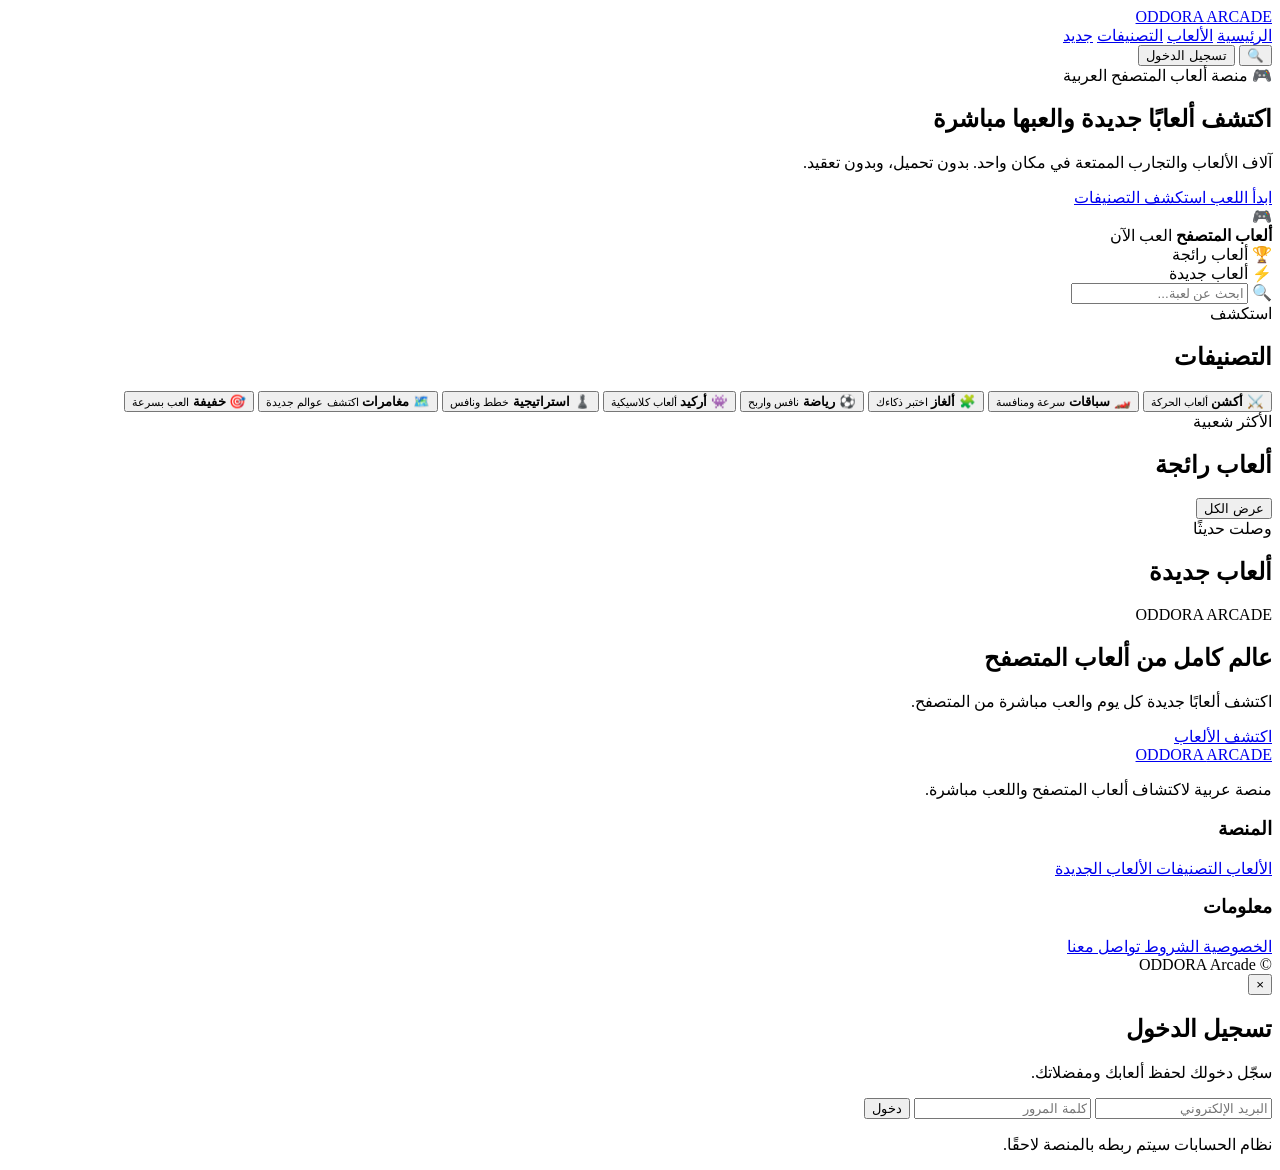
==== index.html @ 4f793b00 "Create index.html for ODDORA Arcade website Added a new HTML file for the ODDORA Arcade website, inc" ====
<!DOCTYPE html>
<html lang="ar" dir="rtl">
<head>
  <meta charset="UTF-8">
  <meta name="viewport" content="width=device-width, initial-scale=1.0">

  <title>ODDORA Arcade | ألعاب المتصفح العربية</title>

  <meta
    name="description"
    content="ODDORA Arcade منصة عربية لاكتشاف ألعاب المتصفح المجانية."
  >

  <meta name="theme-color" content="#070b14">

  <link rel="stylesheet" href="style.css">
</head>

<body>

  <!-- HEADER -->
  <header class="site-header">

    <div class="container header-inner">

      <a href="index.html" class="logo">
        ODDORA
        <span>ARCADE</span>
      </a>

      <nav class="main-nav">
        <a href="#home">الرئيسية</a>
        <a href="#games">الألعاب</a>
        <a href="#categories">التصنيفات</a>
        <a href="#new">جديد</a>
      </nav>

      <div class="header-actions">

        <button
          class="icon-button"
          id="searchButton"
          aria-label="بحث"
        >
          🔍
        </button>

        <button
          class="login-button"
          id="loginButton"
        >
          تسجيل الدخول
        </button>

      </div>

    </div>

  </header>


  <!-- HERO -->
  <main>

    <section class="hero" id="home">

      <div class="container hero-content">

        <div class="hero-text">

          <div class="hero-badge">
            🎮 منصة ألعاب المتصفح العربية
          </div>

          <h1>
            اكتشف
            <span>ألعابًا جديدة</span>
            والعبها مباشرة
          </h1>

          <p>
            آلاف الألعاب والتجارب الممتعة في مكان واحد.
            بدون تحميل، وبدون تعقيد.
          </p>

          <div class="hero-buttons">

            <a href="#games" class="primary-button">
              ابدأ اللعب
            </a>

            <a href="#categories" class="secondary-button">
              استكشف التصنيفات
            </a>

          </div>

        </div>


        <div class="hero-visual">

          <div class="hero-card hero-card-main">

            <div class="hero-card-image">
              🎮
            </div>

            <div class="hero-card-info">
              <strong>ألعاب المتصفح</strong>
              <span>العب الآن</span>
            </div>

          </div>

          <div class="floating-card floating-one">
            🏆 ألعاب رائجة
          </div>

          <div class="floating-card floating-two">
            ⚡ ألعاب جديدة
          </div>

        </div>

      </div>

    </section>


    <!-- SEARCH -->
    <section class="search-section">

      <div class="container">

        <div class="search-box">

          <span>🔍</span>

          <input
            type="search"
            id="gameSearch"
            placeholder="ابحث عن لعبة..."
            autocomplete="off"
          >

        </div>

      </div>

    </section>


    <!-- CATEGORIES -->
    <section class="section" id="categories">

      <div class="container">

        <div class="section-heading">

          <div>
            <span class="section-label">
              استكشف
            </span>

            <h2>
              التصنيفات
            </h2>
          </div>

        </div>


        <div class="categories-grid">

          <button class="category-card" data-category="action">
            <span>⚔️</span>
            <strong>أكشن</strong>
            <small>ألعاب الحركة</small>
          </button>

          <button class="category-card" data-category="racing">
            <span>🏎️</span>
            <strong>سباقات</strong>
            <small>سرعة ومنافسة</small>
          </button>

          <button class="category-card" data-category="puzzle">
            <span>🧩</span>
            <strong>ألغاز</strong>
            <small>اختبر ذكاءك</small>
          </button>

          <button class="category-card" data-category="sports">
            <span>⚽</span>
            <strong>رياضة</strong>
            <small>نافس واربح</small>
          </button>

          <button class="category-card" data-category="arcade">
            <span>👾</span>
            <strong>أركيد</strong>
            <small>ألعاب كلاسيكية</small>
          </button>

          <button class="category-card" data-category="strategy">
            <span>♟️</span>
            <strong>استراتيجية</strong>
            <small>خطط ونافس</small>
          </button>

          <button class="category-card" data-category="adventure">
            <span>🗺️</span>
            <strong>مغامرات</strong>
            <small>اكتشف عوالم جديدة</small>
          </button>

          <button class="category-card" data-category="casual">
            <span>🎯</span>
            <strong>خفيفة</strong>
            <small>العب بسرعة</small>
          </button>

        </div>

      </div>

    </section>


    <!-- POPULAR GAMES -->
    <section class="section games-section" id="games">

      <div class="container">

        <div class="section-heading">

          <div>

            <span class="section-label">
              الأكثر شعبية
            </span>

            <h2>
              ألعاب رائجة
            </h2>

          </div>

          <button
            class="view-all"
            id="showAllGames"
          >
            عرض الكل
          </button>

        </div>


        <div
          class="games-grid"
          id="gamesGrid"
        >

          <!-- سيتم تحميل الألعاب هنا -->

        </div>

      </div>

    </section>


    <!-- NEW GAMES -->
    <section class="section" id="new">

      <div class="container">

        <div class="section-heading">

          <div>

            <span class="section-label">
              وصلت حديثًا
            </span>

            <h2>
              ألعاب جديدة
            </h2>

          </div>

        </div>


        <div
          class="games-grid"
          id="newGamesGrid"
        >

          <!-- سيتم تحميل الألعاب هنا -->

        </div>

      </div>

    </section>


    <!-- CTA -->
    <section class="cta-section">

      <div class="container">

        <div class="cta-box">

          <div>

            <span class="section-label">
              ODDORA ARCADE
            </span>

            <h2>
              عالم كامل من ألعاب المتصفح
            </h2>

            <p>
              اكتشف ألعابًا جديدة كل يوم والعب مباشرة من المتصفح.
            </p>

          </div>

          <a
            href="#games"
            class="primary-button"
          >
            اكتشف الألعاب
          </a>

        </div>

      </div>

    </section>

  </main>


  <!-- FOOTER -->
  <footer class="site-footer">

    <div class="container footer-grid">

      <div>

        <a href="index.html" class="logo">
          ODDORA
          <span>ARCADE</span>
        </a>

        <p>
          منصة عربية لاكتشاف ألعاب المتصفح واللعب مباشرة.
        </p>

      </div>


      <div>

        <h3>
          المنصة
        </h3>

        <a href="#games">
          الألعاب
        </a>

        <a href="#categories">
          التصنيفات
        </a>

        <a href="#new">
          الألعاب الجديدة
        </a>

      </div>


      <div>

        <h3>
          معلومات
        </h3>

        <a href="privacy.html">
          الخصوصية
        </a>

        <a href="terms.html">
          الشروط
        </a>

        <a href="contact.html">
          تواصل معنا
        </a>

      </div>

    </div>


    <div class="footer-bottom">

      <div class="container">

        © <span id="year"></span>
        ODDORA Arcade

      </div>

    </div>

  </footer>


  <!-- LOGIN MODAL -->
  <div
    class="modal"
    id="loginModal"
    aria-hidden="true"
  >

    <div class="modal-content">

      <button
        class="modal-close"
        id="closeLogin"
        aria-label="إغلاق"
      >
        ×
      </button>

      <h2>
        تسجيل الدخول
      </h2>

      <p>
        سجّل دخولك لحفظ ألعابك ومفضلاتك.
      </p>

      <input
        type="email"
        id="loginEmail"
        placeholder="البريد الإلكتروني"
      >

      <input
        type="password"
        id="loginPassword"
        placeholder="كلمة المرور"
      >

      <button class="primary-button full">
        دخول
      </button>

      <p class="modal-note">
        نظام الحسابات سيتم ربطه بالمنصة لاحقًا.
      </p>

    </div>

  </div>


  <script src="games.js"></script>
  <script src="app.js"></script>

</body>
</html>
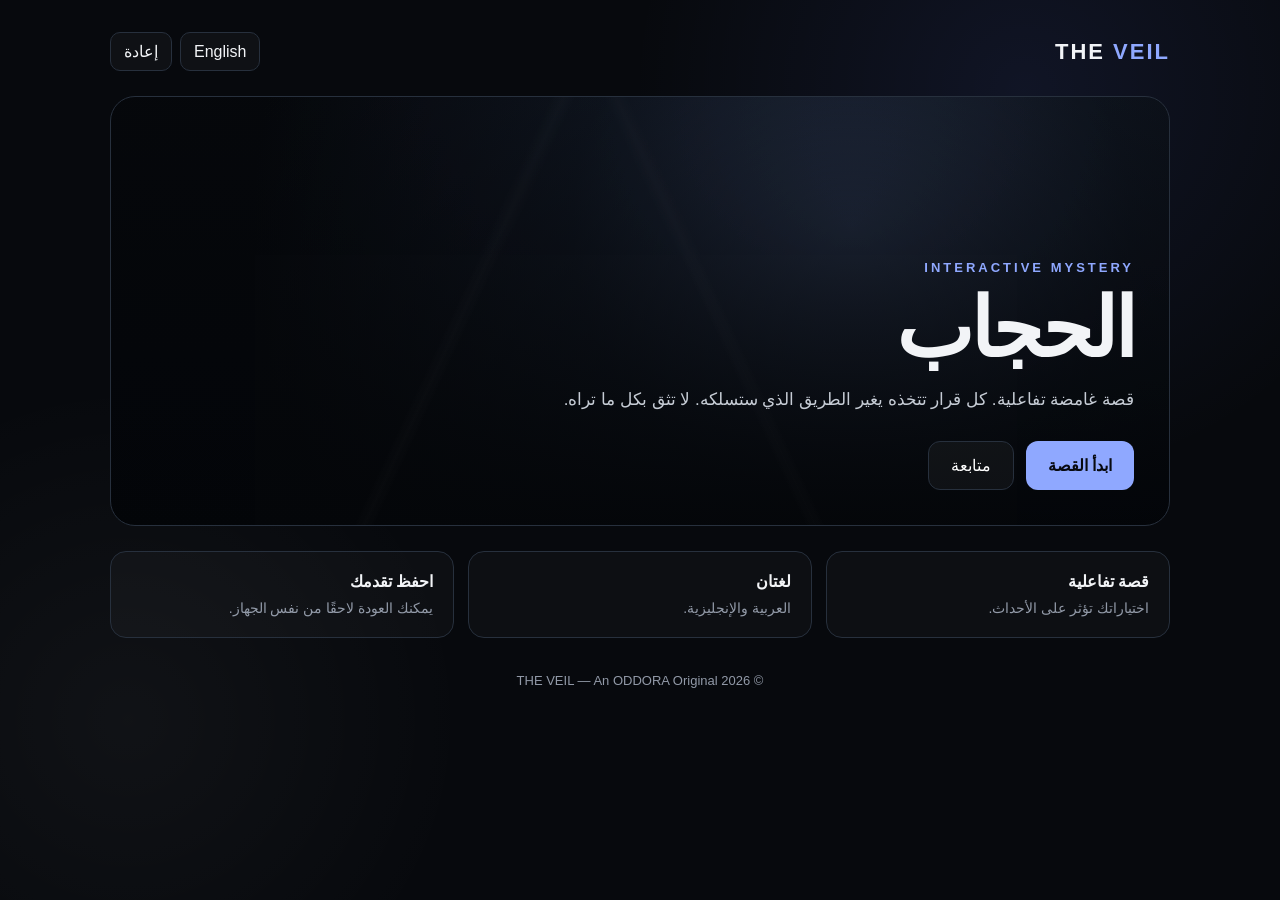
==== commit 146e68f2: "Update print statement from 'Hello' to 'Goodbye'" ====
--- a/index.html
+++ b/index.html
@@ -1,480 +1,1344 @@
 <!DOCTYPE html>
 <html lang="ar" dir="rtl">
 <head>
-  <meta charset="UTF-8">
-  <meta name="viewport" content="width=device-width, initial-scale=1.0">
-
-  <title>ODDORA Arcade | ألعاب المتصفح العربية</title>
-
-  <meta
-    name="description"
-    content="ODDORA Arcade منصة عربية لاكتشاف ألعاب المتصفح المجانية."
-  >
-
-  <meta name="theme-color" content="#070b14">
-
-  <link rel="stylesheet" href="style.css">
+<meta charset="UTF-8">
+<meta name="viewport" content="width=device-width, initial-scale=1.0">
+<meta name="theme-color" content="#07090d">
+<title>THE VEIL — الحجاب</title>
+
+<style>
+:root{
+  --bg:#07090d;
+  --panel:#10141b;
+  --panel2:#151b24;
+  --text:#f2f4f7;
+  --muted:#929aa8;
+  --line:#27303d;
+  --accent:#8fa8ff;
+  --accent2:#647cff;
+  --danger:#b56b75;
+}
+
+*{
+  box-sizing:border-box;
+  margin:0;
+  padding:0;
+}
+
+html{
+  scroll-behavior:smooth;
+}
+
+body{
+  background:
+    radial-gradient(circle at 80% 10%,rgba(100,124,255,.10),transparent 30%),
+    radial-gradient(circle at 10% 80%,rgba(255,255,255,.04),transparent 25%),
+    var(--bg);
+  color:var(--text);
+  font-family:Arial,"Segoe UI",sans-serif;
+  min-height:100vh;
+}
+
+button{
+  font:inherit;
+}
+
+.app{
+  width:min(1100px,100%);
+  margin:auto;
+  padding:20px;
+}
+
+/* HEADER */
+
+header{
+  display:flex;
+  align-items:center;
+  justify-content:space-between;
+  gap:15px;
+  padding:12px 0 25px;
+}
+
+.logo{
+  font-size:22px;
+  font-weight:800;
+  letter-spacing:2px;
+}
+
+.logo span{
+  color:var(--accent);
+}
+
+.header-actions{
+  display:flex;
+  gap:8px;
+}
+
+.small-btn{
+  border:1px solid var(--line);
+  background:rgba(255,255,255,.03);
+  color:var(--text);
+  padding:9px 13px;
+  border-radius:10px;
+  cursor:pointer;
+}
+
+.small-btn:hover{
+  background:rgba(255,255,255,.07);
+}
+
+/* HERO */
+
+.hero{
+  min-height:430px;
+  border:1px solid var(--line);
+  border-radius:25px;
+  overflow:hidden;
+  position:relative;
+  display:flex;
+  align-items:flex-end;
+  background:
+    linear-gradient(to top,rgba(4,6,9,.98),rgba(4,6,9,.20)),
+    radial-gradient(circle at 70% 30%,#29344b 0,#111722 35%,#07090d 75%);
+}
+
+.hero::before{
+  content:"";
+  position:absolute;
+  inset:0;
+  background:
+    linear-gradient(115deg,transparent 35%,rgba(255,255,255,.025) 36%,transparent 37%),
+    linear-gradient(65deg,transparent 55%,rgba(255,255,255,.018) 56%,transparent 57%);
+  opacity:.7;
+}
+
+.hero-content{
+  position:relative;
+  z-index:2;
+  padding:35px;
+  max-width:700px;
+}
+
+.kicker{
+  color:var(--accent);
+  font-size:13px;
+  letter-spacing:3px;
+  margin-bottom:15px;
+  font-weight:bold;
+}
+
+h1{
+  font-size:clamp(42px,8vw,82px);
+  line-height:.95;
+  letter-spacing:-3px;
+  margin-bottom:18px;
+}
+
+.subtitle{
+  color:#c6ccd5;
+  line-height:1.8;
+  font-size:17px;
+  max-width:620px;
+}
+
+.actions{
+  display:flex;
+  gap:12px;
+  flex-wrap:wrap;
+  margin-top:25px;
+}
+
+.primary{
+  border:0;
+  background:var(--accent);
+  color:#080a10;
+  padding:14px 22px;
+  border-radius:12px;
+  font-weight:800;
+  cursor:pointer;
+}
+
+.primary:hover{
+  background:#aabaff;
+}
+
+.secondary{
+  border:1px solid var(--line);
+  background:rgba(255,255,255,.04);
+  color:white;
+  padding:14px 22px;
+  border-radius:12px;
+  cursor:pointer;
+}
+
+/* STORY */
+
+.story{
+  display:none;
+  margin-top:25px;
+}
+
+.story.active{
+  display:block;
+}
+
+.story-card{
+  background:linear-gradient(145deg,var(--panel),var(--panel2));
+  border:1px solid var(--line);
+  border-radius:22px;
+  padding:30px;
+}
+
+.chapter{
+  color:var(--accent);
+  font-size:13px;
+  letter-spacing:2px;
+  margin-bottom:15px;
+  font-weight:bold;
+}
+
+.story-title{
+  font-size:clamp(28px,6vw,45px);
+  margin-bottom:20px;
+}
+
+.story-text{
+  color:#d9dde4;
+  line-height:2;
+  font-size:18px;
+  white-space:pre-line;
+}
+
+.choices{
+  display:grid;
+  gap:12px;
+  margin-top:28px;
+}
+
+.choice{
+  width:100%;
+  text-align:start;
+  background:#0c1016;
+  border:1px solid var(--line);
+  color:#fff;
+  padding:17px;
+  border-radius:13px;
+  cursor:pointer;
+  transition:.2s;
+}
+
+.choice:hover{
+  border-color:var(--accent);
+  transform:translateY(-1px);
+  background:#111722;
+}
+
+.choice-number{
+  color:var(--accent);
+  font-weight:bold;
+  margin-left:8px;
+}
+
+/* INFO */
+
+.info-grid{
+  display:grid;
+  grid-template-columns:repeat(3,1fr);
+  gap:14px;
+  margin-top:25px;
+}
+
+.info{
+  border:1px solid var(--line);
+  background:rgba(255,255,255,.025);
+  border-radius:16px;
+  padding:20px;
+}
+
+.info strong{
+  display:block;
+  margin-bottom:8px;
+}
+
+.info span{
+  color:var(--muted);
+  font-size:14px;
+}
+
+/* FOOTER */
+
+footer{
+  padding:35px 0 20px;
+  color:var(--muted);
+  text-align:center;
+  font-size:13px;
+}
+
+/* MODAL */
+
+.modal{
+  display:none;
+  position:fixed;
+  inset:0;
+  background:rgba(0,0,0,.75);
+  z-index:20;
+  align-items:center;
+  justify-content:center;
+  padding:20px;
+}
+
+.modal.show{
+  display:flex;
+}
+
+.modal-card{
+  width:min(500px,100%);
+  background:var(--panel);
+  border:1px solid var(--line);
+  border-radius:20px;
+  padding:25px;
+}
+
+.modal-card h2{
+  margin-bottom:15px;
+}
+
+.modal-card p{
+  color:var(--muted);
+  line-height:1.8;
+}
+
+.modal-buttons{
+  display:flex;
+  gap:10px;
+  margin-top:20px;
+  flex-wrap:wrap;
+}
+
+/* MOBILE */
+
+@media(max-width:700px){
+  .app{
+    padding:12px;
+  }
+
+  header{
+    padding-bottom:15px;
+  }
+
+  .hero{
+    min-height:520px;
+    border-radius:19px;
+  }
+
+  .hero-content{
+    padding:24px;
+  }
+
+  h1{
+    letter-spacing:-2px;
+  }
+
+  .subtitle{
+    font-size:15px;
+  }
+
+  .info-grid{
+    grid-template-columns:1fr;
+  }
+
+  .story-card{
+    padding:22px;
+  }
+
+  .story-text{
+    font-size:16px;
+  }
+}
+</style>
 </head>
 
 <body>
 
-  <!-- HEADER -->
-  <header class="site-header">
-
-    <div class="container header-inner">
-
-      <a href="index.html" class="logo">
-        ODDORA
-        <span>ARCADE</span>
-      </a>
-
-      <nav class="main-nav">
-        <a href="#home">الرئيسية</a>
-        <a href="#games">الألعاب</a>
-        <a href="#categories">التصنيفات</a>
-        <a href="#new">جديد</a>
-      </nav>
-
-      <div class="header-actions">
-
-        <button
-          class="icon-button"
-          id="searchButton"
-          aria-label="بحث"
-        >
-          🔍
-        </button>
-
-        <button
-          class="login-button"
-          id="loginButton"
-        >
-          تسجيل الدخول
-        </button>
-
-      </div>
-
+<div class="app">
+
+<header>
+  <div class="logo">THE <span>VEIL</span></div>
+
+  <div class="header-actions">
+    <button class="small-btn" id="languageBtn">English</button>
+    <button class="small-btn" id="resetBtn">Reset</button>
+  </div>
+</header>
+
+<section class="hero">
+
+  <div class="hero-content">
+
+    <div class="kicker" id="heroKicker">
+      INTERACTIVE MYSTERY
     </div>
 
-  </header>
-
-
-  <!-- HERO -->
-  <main>
-
-    <section class="hero" id="home">
-
-      <div class="container hero-content">
-
-        <div class="hero-text">
-
-          <div class="hero-badge">
-            🎮 منصة ألعاب المتصفح العربية
-          </div>
-
-          <h1>
-            اكتشف
-            <span>ألعابًا جديدة</span>
-            والعبها مباشرة
-          </h1>
-
-          <p>
-            آلاف الألعاب والتجارب الممتعة في مكان واحد.
-            بدون تحميل، وبدون تعقيد.
-          </p>
-
-          <div class="hero-buttons">
-
-            <a href="#games" class="primary-button">
-              ابدأ اللعب
-            </a>
-
-            <a href="#categories" class="secondary-button">
-              استكشف التصنيفات
-            </a>
-
-          </div>
-
-        </div>
-
-
-        <div class="hero-visual">
-
-          <div class="hero-card hero-card-main">
-
-            <div class="hero-card-image">
-              🎮
-            </div>
-
-            <div class="hero-card-info">
-              <strong>ألعاب المتصفح</strong>
-              <span>العب الآن</span>
-            </div>
-
-          </div>
-
-          <div class="floating-card floating-one">
-            🏆 ألعاب رائجة
-          </div>
-
-          <div class="floating-card floating-two">
-            ⚡ ألعاب جديدة
-          </div>
-
-        </div>
-
-      </div>
-
-    </section>
-
-
-    <!-- SEARCH -->
-    <section class="search-section">
-
-      <div class="container">
-
-        <div class="search-box">
-
-          <span>🔍</span>
-
-          <input
-            type="search"
-            id="gameSearch"
-            placeholder="ابحث عن لعبة..."
-            autocomplete="off"
-          >
-
-        </div>
-
-      </div>
-
-    </section>
-
-
-    <!-- CATEGORIES -->
-    <section class="section" id="categories">
-
-      <div class="container">
-
-        <div class="section-heading">
-
-          <div>
-            <span class="section-label">
-              استكشف
-            </span>
-
-            <h2>
-              التصنيفات
-            </h2>
-          </div>
-
-        </div>
-
-
-        <div class="categories-grid">
-
-          <button class="category-card" data-category="action">
-            <span>⚔️</span>
-            <strong>أكشن</strong>
-            <small>ألعاب الحركة</small>
-          </button>
-
-          <button class="category-card" data-category="racing">
-            <span>🏎️</span>
-            <strong>سباقات</strong>
-            <small>سرعة ومنافسة</small>
-          </button>
-
-          <button class="category-card" data-category="puzzle">
-            <span>🧩</span>
-            <strong>ألغاز</strong>
-            <small>اختبر ذكاءك</small>
-          </button>
-
-          <button class="category-card" data-category="sports">
-            <span>⚽</span>
-            <strong>رياضة</strong>
-            <small>نافس واربح</small>
-          </button>
-
-          <button class="category-card" data-category="arcade">
-            <span>👾</span>
-            <strong>أركيد</strong>
-            <small>ألعاب كلاسيكية</small>
-          </button>
-
-          <button class="category-card" data-category="strategy">
-            <span>♟️</span>
-            <strong>استراتيجية</strong>
-            <small>خطط ونافس</small>
-          </button>
-
-          <button class="category-card" data-category="adventure">
-            <span>🗺️</span>
-            <strong>مغامرات</strong>
-            <small>اكتشف عوالم جديدة</small>
-          </button>
-
-          <button class="category-card" data-category="casual">
-            <span>🎯</span>
-            <strong>خفيفة</strong>
-            <small>العب بسرعة</small>
-          </button>
-
-        </div>
-
-      </div>
-
-    </section>
-
-
-    <!-- POPULAR GAMES -->
-    <section class="section games-section" id="games">
-
-      <div class="container">
-
-        <div class="section-heading">
-
-          <div>
-
-            <span class="section-label">
-              الأكثر شعبية
-            </span>
-
-            <h2>
-              ألعاب رائجة
-            </h2>
-
-          </div>
-
-          <button
-            class="view-all"
-            id="showAllGames"
-          >
-            عرض الكل
-          </button>
-
-        </div>
-
-
-        <div
-          class="games-grid"
-          id="gamesGrid"
-        >
-
-          <!-- سيتم تحميل الألعاب هنا -->
-
-        </div>
-
-      </div>
-
-    </section>
-
-
-    <!-- NEW GAMES -->
-    <section class="section" id="new">
-
-      <div class="container">
-
-        <div class="section-heading">
-
-          <div>
-
-            <span class="section-label">
-              وصلت حديثًا
-            </span>
-
-            <h2>
-              ألعاب جديدة
-            </h2>
-
-          </div>
-
-        </div>
-
-
-        <div
-          class="games-grid"
-          id="newGamesGrid"
-        >
-
-          <!-- سيتم تحميل الألعاب هنا -->
-
-        </div>
-
-      </div>
-
-    </section>
-
-
-    <!-- CTA -->
-    <section class="cta-section">
-
-      <div class="container">
-
-        <div class="cta-box">
-
-          <div>
-
-            <span class="section-label">
-              ODDORA ARCADE
-            </span>
-
-            <h2>
-              عالم كامل من ألعاب المتصفح
-            </h2>
-
-            <p>
-              اكتشف ألعابًا جديدة كل يوم والعب مباشرة من المتصفح.
-            </p>
-
-          </div>
-
-          <a
-            href="#games"
-            class="primary-button"
-          >
-            اكتشف الألعاب
-          </a>
-
-        </div>
-
-      </div>
-
-    </section>
-
-  </main>
-
-
-  <!-- FOOTER -->
-  <footer class="site-footer">
-
-    <div class="container footer-grid">
-
-      <div>
-
-        <a href="index.html" class="logo">
-          ODDORA
-          <span>ARCADE</span>
-        </a>
-
-        <p>
-          منصة عربية لاكتشاف ألعاب المتصفح واللعب مباشرة.
-        </p>
-
-      </div>
-
-
-      <div>
-
-        <h3>
-          المنصة
-        </h3>
-
-        <a href="#games">
-          الألعاب
-        </a>
-
-        <a href="#categories">
-          التصنيفات
-        </a>
-
-        <a href="#new">
-          الألعاب الجديدة
-        </a>
-
-      </div>
-
-
-      <div>
-
-        <h3>
-          معلومات
-        </h3>
-
-        <a href="privacy.html">
-          الخصوصية
-        </a>
-
-        <a href="terms.html">
-          الشروط
-        </a>
-
-        <a href="contact.html">
-          تواصل معنا
-        </a>
-
-      </div>
+    <h1 id="heroTitle">
+      الحجاب
+    </h1>
+
+    <p class="subtitle" id="heroText">
+      قصة غامضة تفاعلية. كل قرار تتخذه يغير الطريق الذي ستسلكه.
+      لا تثق بكل ما تراه.
+    </p>
+
+    <div class="actions">
+
+      <button class="primary" id="startBtn">
+        ابدأ القصة
+      </button>
+
+      <button class="secondary" id="continueBtn">
+        متابعة
+      </button>
 
     </div>
 
-
-    <div class="footer-bottom">
-
-      <div class="container">
-
-        © <span id="year"></span>
-        ODDORA Arcade
-
-      </div>
-
+  </div>
+
+</section>
+
+<section class="story" id="story">
+
+  <div class="story-card">
+
+    <div class="chapter" id="chapter">
+      الفصل الأول
     </div>
 
-  </footer>
-
-
-  <!-- LOGIN MODAL -->
-  <div
-    class="modal"
-    id="loginModal"
-    aria-hidden="true"
-  >
-
-    <div class="modal-content">
-
-      <button
-        class="modal-close"
-        id="closeLogin"
-        aria-label="إغلاق"
-      >
-        ×
+    <h2 class="story-title" id="storyTitle">
+      البيت رقم 17
+    </h2>
+
+    <div class="story-text" id="storyText"></div>
+
+    <div class="choices" id="choices"></div>
+
+  </div>
+
+</section>
+
+<section class="info-grid">
+
+  <div class="info">
+    <strong id="info1Title">قصة تفاعلية</strong>
+    <span id="info1Text">اختياراتك تؤثر على الأحداث.</span>
+  </div>
+
+  <div class="info">
+    <strong id="info2Title">لغتان</strong>
+    <span id="info2Text">العربية والإنجليزية.</span>
+  </div>
+
+  <div class="info">
+    <strong id="info3Title">احفظ تقدمك</strong>
+    <span id="info3Text">يمكنك العودة لاحقًا من نفس الجهاز.</span>
+  </div>
+
+</section>
+
+<footer>
+  © 2026 THE VEIL — An ODDORA Original
+</footer>
+
+</div>
+
+<div class="modal" id="modal">
+
+  <div class="modal-card">
+
+    <h2 id="modalTitle">إعادة اللعبة؟</h2>
+
+    <p id="modalText">
+      سيتم حذف التقدم المحفوظ على هذا الجهاز.
+    </p>
+
+    <div class="modal-buttons">
+
+      <button class="primary" id="confirmReset">
+        نعم
       </button>
 
-      <h2>
-        تسجيل الدخول
-      </h2>
-
-      <p>
-        سجّل دخولك لحفظ ألعابك ومفضلاتك.
-      </p>
-
-      <input
-        type="email"
-        id="loginEmail"
-        placeholder="البريد الإلكتروني"
-      >
-
-      <input
-        type="password"
-        id="loginPassword"
-        placeholder="كلمة المرور"
-      >
-
-      <button class="primary-button full">
-        دخول
+      <button class="secondary" id="cancelReset">
+        إلغاء
       </button>
 
-      <p class="modal-note">
-        نظام الحسابات سيتم ربطه بالمنصة لاحقًا.
-      </p>
-
     </div>
 
   </div>
 
-
-  <script src="games.js"></script>
-  <script src="app.js"></script>
+</div>
+
+<script>
+
+const scenes = {
+
+start:{
+  titleAR:"البيت رقم 17",
+  titleEN:"House 17",
+
+  textAR:
+`الساعة 11:47 مساءً.
+
+المطر يضرب زجاج السيارة بينما يتوقف آدم أمام منزل قديم في نهاية شارع شبه خالٍ.
+
+ينظر إلى هاتفه.
+
+رسالة من رقم مجهول:
+
+"إذا كنت تقرأ هذه الرسالة، فأنت وصلت إلى المكان الصحيح."
+
+تظهر رسالة أخرى:
+
+"لا تثق بكل ما تراه."
+
+ثم رسالة ثالثة:
+
+"المفتاح تحت المصباح."
+
+يرفع آدم عينيه نحو المنزل.
+
+المصباح الموجود فوق الباب يومض بشكل غريب.`,
+
+  textEN:
+`11:47 PM.
+
+Rain hits the car window as Adam stops in front of an old house at the end of an almost empty street.
+
+He looks at his phone.
+
+A message from an unknown number:
+
+"If you're reading this, you've reached the right place."
+
+Another message appears:
+
+"Don't trust everything you see."
+
+Then a third:
+
+"The key is under the lamp."
+
+Adam looks toward the house.
+
+The lamp above the door flickers strangely.`,
+
+  choices:[
+    {
+      ar:"ينزل آدم من السيارة ويبحث عن المفتاح.",
+      en:"Adam gets out and searches for the key.",
+      next:"key"
+    },
+    {
+      ar:"يبقى داخل السيارة ويتصل بالرقم.",
+      en:"He stays in the car and calls the number.",
+      next:"call"
+    },
+    {
+      ar:"يقرر مغادرة المكان.",
+      en:"He decides to leave.",
+      next:"leave"
+    }
+  ]
+},
+
+key:{
+  titleAR:"المفتاح",
+  titleEN:"The Key",
+
+  textAR:
+`ينزل آدم.
+
+المطر يزداد.
+
+يقترب من المصباح، ثم يلاحظ شيئًا معدنيًا أسفله.
+
+إنه المفتاح.
+
+عندما يلمسه، يشعر ببرودة غير طبيعية.
+
+على المفتاح رقم صغير:
+
+17.`,
+
+  textEN:
+`Adam gets out.
+
+The rain becomes heavier.
+
+He approaches the lamp and notices something metallic underneath it.
+
+It is a key.
+
+When he touches it, an unnatural cold runs through his fingers.
+
+A small number is engraved on it:
+
+17.`,
+
+  choices:[
+    {
+      ar:"يفتح باب المنزل.",
+      en:"He unlocks the house.",
+      next:"inside"
+    },
+    {
+      ar:"يفحص المفتاح أكثر.",
+      en:"He examines the key.",
+      next:"examine"
+    }
+  ]
+},
+
+call:{
+  titleAR:"المكالمة",
+  titleEN:"The Call",
+
+  textAR:
+`يضغط آدم زر الاتصال.
+
+يرن الهاتف مرة واحدة.
+
+ثم يجيب صوت منخفض:
+
+"لماذا اتصلت؟"
+
+يتجمد آدم.
+
+"من أنت؟"
+
+يصمت الصوت لثانيتين.
+
+ثم يقول:
+
+"أنت تعرفني."
+
+تنقطع المكالمة.`,
+
+  textEN:
+`Adam presses call.
+
+The phone rings once.
+
+A low voice answers:
+
+"Why did you call?"
+
+Adam freezes.
+
+"Who are you?"
+
+Silence for two seconds.
+
+Then:
+
+"You know me."
+
+The call ends.`,
+
+  choices:[
+    {
+      ar:"يخرج من السيارة.",
+      en:"He gets out of the car.",
+      next:"key"
+    },
+    {
+      ar:"يتصل مرة أخرى.",
+      en:"He calls again.",
+      next:"callAgain"
+    }
+  ]
+},
+
+leave:{
+  titleAR:"الطريق",
+  titleEN:"The Road",
+
+  textAR:
+`يشغل آدم السيارة ويتحرك.
+
+بعد أقل من دقيقة، يلاحظ شيئًا غريبًا.
+
+نفس المصباح.
+
+نفس المنزل.
+
+رقم 17.
+
+لقد عاد إلى المكان نفسه.`,
+
+  textEN:
+`Adam starts the car and drives away.
+
+Less than a minute later, something feels wrong.
+
+The same lamp.
+
+The same house.
+
+Number 17.
+
+He has returned to the exact same place.`,
+
+  choices:[
+    {
+      ar:"يترجل من السيارة.",
+      en:"He gets out.",
+      next:"key"
+    }
+  ]
+},
+
+inside:{
+  titleAR:"داخل المنزل",
+  titleEN:"Inside",
+
+  textAR:
+`يفتح آدم الباب.
+
+صرير طويل.
+
+المنزل مظلم.
+
+يشغل المصباح اليدوي في هاتفه.
+
+في غرفة المعيشة توجد ثلاث صور قديمة على الحائط.
+
+تحت الصور كتابة صغيرة:
+
+"واحدة منهم ليست صورة."
+
+فجأة يسمع صوتًا من الطابق السفلي.`,
+
+  textEN:
+`Adam opens the door.
+
+A long creak.
+
+The house is dark.
+
+He turns on his phone flashlight.
+
+Three old photographs hang on the living room wall.
+
+Small writing beneath them says:
+
+"One of them is not a photograph."
+
+Suddenly, he hears a sound from downstairs.`,
+
+  choices:[
+    {
+      ar:"يفحص الصور.",
+      en:"He examines the photographs.",
+      next:"photos"
+    },
+    {
+      ar:"ينزل إلى القبو.",
+      en:"He goes downstairs.",
+      next:"basement"
+    },
+    {
+      ar:"يخرج من المنزل.",
+      en:"He leaves the house.",
+      next:"exit"
+    }
+  ]
+},
+
+examine:{
+  titleAR:"الرقم 17",
+  titleEN:"Number 17",
+
+  textAR:
+`يقلب آدم المفتاح.
+
+على الجهة الخلفية توجد عبارة محفورة:
+
+"لا تستخدمه على الباب."
+
+يرفع آدم رأسه نحو باب المنزل.
+
+العبارة لا تبدو منطقية.
+
+ثم يسمع صوت فتح قفل من الداخل.`,
+
+  textEN:
+`Adam turns the key over.
+
+An inscription is carved into the back:
+
+"Do not use it on the door."
+
+Adam looks at the house door.
+
+The message makes no sense.
+
+Then he hears a lock opening from inside.`,
+
+  choices:[
+    {
+      ar:"يدخل.",
+      en:"He enters.",
+      next:"inside"
+    }
+  ]
+},
+
+photos:{
+  titleAR:"الصور الثلاث",
+  titleEN:"The Three Photos",
+
+  textAR:
+`الصورة الأولى تظهر المنزل.
+
+الصورة الثانية تظهر شارعًا قديمًا.
+
+الصورة الثالثة تظهر آدم نفسه.
+
+لكن الصورة تبدو قديمة جدًا.
+
+آدم يتراجع خطوة.
+
+في أسفل الصورة تاريخ:
+
+2003.
+
+ثم يتحرك رأس الشخص الموجود في الصورة ببطء.`,
+
+  textEN:
+`The first photo shows the house.
+
+The second shows an old street.
+
+The third shows Adam himself.
+
+But the photograph looks very old.
+
+Adam steps back.
+
+At the bottom of the photo is a date:
+
+2003.
+
+Then the head of the person in the photograph slowly moves.`,
+
+  choices:[
+    {
+      ar:"يقترب من الصورة.",
+      en:"He moves closer.",
+      next:"photoClose"
+    },
+    {
+      ar:"يتراجع ويذهب إلى القبو.",
+      en:"He backs away and goes to the basement.",
+      next:"basement"
+    }
+  ]
+},
+
+basement:{
+  titleAR:"القبو",
+  titleEN:"The Basement",
+
+  textAR:
+`ينزل آدم الدرج ببطء.
+
+صوت قطرات الماء يتردد في المكان.
+
+في نهاية القبو باب حديدي.
+
+فوق الباب رمز غريب.
+
+قبل أن يلمسه آدم...
+
+يأتي صوت طفل من خلفه:
+
+"لا تنزل."
+
+ينطفئ المصباح.`,
+
+  textEN:
+`Adam slowly walks down the stairs.
+
+Water drips echo through the basement.
+
+At the end is an iron door.
+
+A strange symbol is carved above it.
+
+Before Adam can touch it...
+
+A child's voice comes from behind him:
+
+"Don't go down."
+
+The flashlight goes out.`,
+
+  choices:[
+    {
+      ar:"يفتح الباب.",
+      en:"He opens the door.",
+      next:"door"
+    },
+    {
+      ar:"يعود إلى الطابق العلوي.",
+      en:"He goes back upstairs.",
+      next:"inside"
+    }
+  ]
+},
+
+callAgain:{
+  titleAR:"المكالمة الثانية",
+  titleEN:"The Second Call",
+
+  textAR:
+`يتصل آدم مرة أخرى.
+
+هذه المرة لا يرن الهاتف.
+
+يظهر على الشاشة:
+
+"المتصل: آدم"
+
+ثم تصل رسالة:
+
+"أنا خلفك."
+
+لا يلتفت آدم.`,
+
+  textEN:
+`Adam calls again.
+
+This time, the phone doesn't ring.
+
+The screen shows:
+
+"Caller: Adam"
+
+Then a message arrives:
+
+"I'm behind you."
+
+Adam does not turn around.`,
+
+  choices:[
+    {
+      ar:"يلتفت.",
+      en:"He turns around.",
+      next:"turn"
+    },
+    {
+      ar:"ينزل من السيارة دون أن يلتفت.",
+      en:"He gets out without turning.",
+      next:"key"
+    }
+  ]
+},
+
+exit:{
+  titleAR:"الخروج",
+  titleEN:"Exit",
+
+  textAR:
+`يخرج آدم من المنزل.
+
+يغلق الباب خلفه.
+
+يصمت المطر.
+
+ينظر إلى هاتفه.
+
+رسالة جديدة:
+
+"كان عليك البقاء."
+
+ثم يسمع صوت الباب يفتح خلفه.`,
+
+  textEN:
+`Adam leaves the house.
+
+The door closes behind him.
+
+The rain stops.
+
+He looks at his phone.
+
+A new message appears:
+
+"You should have stayed."
+
+Then he hears the door open behind him.`,
+
+  choices:[
+    {
+      ar:"يعود إلى المنزل.",
+      en:"He returns to the house.",
+      next:"inside"
+    }
+  ]
+},
+
+photoClose:{
+  titleAR:"الصورة",
+  titleEN:"The Photograph",
+
+  textAR:
+`يقترب آدم.
+
+الصورة الآن مختلفة.
+
+الشخص الذي يشبهه أصبح أقرب إلى الكاميرا.
+
+وعلى ظهر الصورة تظهر جملة:
+
+"الفصل الأول بدأ قبل أن تصل."
+
+تظهر نقطة حمراء صغيرة على الخريطة في هاتفه.
+
+الموقع: القبو.`,
+
+  textEN:
+`Adam moves closer.
+
+The photograph has changed.
+
+The person who looks like him is now closer to the camera.
+
+On the back of the photograph, a sentence appears:
+
+"Chapter One began before you arrived."
+
+A small red dot appears on his phone map.
+
+Location: Basement.`,
+
+  choices:[
+    {
+      ar:"يتجه إلى القبو.",
+      en:"He heads to the basement.",
+      next:"basement"
+    }
+  ]
+},
+
+door:{
+  titleAR:"الباب",
+  titleEN:"The Door",
+
+  textAR:
+`يضع آدم يده على المقبض.
+
+قبل أن يفتحه، يسمع صوتًا خلف الباب:
+
+"آدم..."
+
+يتوقف.
+
+الصوت يعرف اسمه.
+
+ثم يقول:
+
+"أخيرًا عدت."
+
+الشاشة تصبح سوداء.
+
+يتوقف الفصل الأول هنا.`,
+
+  textEN:
+`Adam places his hand on the handle.
+
+Before opening it, he hears a voice behind the door:
+
+"Adam..."
+
+He freezes.
+
+The voice knows his name.
+
+Then it says:
+
+"You're finally back."
+
+The screen fades to black.
+
+Chapter One ends here.`,
+
+  choices:[
+    {
+      ar:"إعادة الفصل",
+      en:"Restart Chapter",
+      next:"start"
+    }
+  ]
+},
+
+turn:{
+  titleAR:"خلفك",
+  titleEN:"Behind You",
+
+  textAR:
+`يلتفت آدم.
+
+لا يوجد أحد.
+
+لكن شاشة هاتفه أصبحت سوداء.
+
+ثم تظهر عليها جملة واحدة:
+
+"الآن رأيتني."
+
+الفصل الأول مستمر...`,
+
+  textEN:
+`Adam turns around.
+
+Nobody is there.
+
+But his phone screen has gone black.
+
+Then one sentence appears:
+
+"Now you have seen me."
+
+Chapter One continues...`,
+
+  choices:[
+    {
+      ar:"متابعة.",
+      en:"Continue.",
+      next:"key"
+    }
+  ]
+}
+
+};
+
+let lang = localStorage.getItem("veilLang") || "ar";
+let current = localStorage.getItem("veilScene") || "start";
+
+const story = document.getElementById("story");
+const storyTitle = document.getElementById("storyTitle");
+const storyText = document.getElementById("storyText");
+const choices = document.getElementById("choices");
+const chapter = document.getElementById("chapter");
+
+const startBtn = document.getElementById("startBtn");
+const continueBtn = document.getElementById("continueBtn");
+const languageBtn = document.getElementById("languageBtn");
+const resetBtn = document.getElementById("resetBtn");
+
+const heroTitle = document.getElementById("heroTitle");
+const heroText = document.getElementById("heroText");
+const heroKicker = document.getElementById("heroKicker");
+
+const info1Title = document.getElementById("info1Title");
+const info1Text = document.getElementById("info1Text");
+const info2Title = document.getElementById("info2Title");
+const info2Text = document.getElementById("info2Text");
+const info3Title = document.getElementById("info3Title");
+const info3Text = document.getElementById("info3Text");
+
+const modal = document.getElementById("modal");
+const confirmReset = document.getElementById("confirmReset");
+const cancelReset = document.getElementById("cancelReset");
+const modalTitle = document.getElementById("modalTitle");
+const modalText = document.getElementById("modalText");
+
+function updateLanguage(){
+
+  const ar = lang === "ar";
+
+  document.documentElement.lang = ar ? "ar" : "en";
+  document.documentElement.dir = ar ? "rtl" : "ltr";
+
+  heroKicker.textContent =
+    ar ? "INTERACTIVE MYSTERY" : "INTERACTIVE MYSTERY";
+
+  heroTitle.textContent =
+    ar ? "الحجاب" : "THE VEIL";
+
+  heroText.textContent =
+    ar
+    ? "قصة غامضة تفاعلية. كل قرار تتخذه يغير الطريق الذي ستسلكه. لا تثق بكل ما تراه."
+    : "An interactive mystery story. Every decision changes the path you take. Don't trust everything you see.";
+
+  startBtn.textContent =
+    ar ? "ابدأ القصة" : "Start Story";
+
+  continueBtn.textContent =
+    ar ? "متابعة" : "Continue";
+
+  languageBtn.textContent =
+    ar ? "English" : "العربية";
+
+  resetBtn.textContent =
+    ar ? "إعادة" : "Reset";
+
+  info1Title.textContent =
+    ar ? "قصة تفاعلية" : "Interactive Story";
+
+  info1Text.textContent =
+    ar ? "اختياراتك تؤثر على الأحداث." : "Your choices affect the events.";
+
+  info2Title.textContent =
+    ar ? "لغتان" : "Two Languages";
+
+  info2Text.textContent =
+    ar ? "العربية والإنجليزية." : "Arabic and English.";
+
+  info3Title.textContent =
+    ar ? "احفظ تقدمك" : "Save Progress";
+
+  info3Text.textContent =
+    ar
+    ? "يمكنك العودة لاحقًا من نفس الجهاز."
+    : "Return later on the same device.";
+
+  modalTitle.textContent =
+    ar ? "إعادة اللعبة؟" : "Reset the game?";
+
+  modalText.textContent =
+    ar
+    ? "سيتم حذف التقدم المحفوظ على هذا الجهاز."
+    : "Saved progress on this device will be deleted.";
+
+  confirmReset.textContent =
+    ar ? "نعم" : "Yes";
+
+  cancelReset.textContent =
+    ar ? "إلغاء" : "Cancel";
+
+  renderScene(false);
+}
+
+function renderScene(showStory=true){
+
+  const scene = scenes[current];
+
+  if(!scene) return;
+
+  storyTitle.textContent =
+    lang === "ar" ? scene.titleAR : scene.titleEN;
+
+  storyText.textContent =
+    lang === "ar" ? scene.textAR : scene.textEN;
+
+  chapter.textContent =
+    lang === "ar" ? "الفصل الأول" : "CHAPTER ONE";
+
+  choices.innerHTML = "";
+
+  scene.choices.forEach((choice,index)=>{
+
+    const button = document.createElement("button");
+
+    button.className = "choice";
+
+    const number = document.createElement("span");
+    number.className = "choice-number";
+    number.textContent = `${index + 1}.`;
+
+    const text = document.createElement("span");
+    text.textContent =
+      lang === "ar" ? choice.ar : choice.en;
+
+    button.appendChild(number);
+    button.appendChild(text);
+
+    button.addEventListener("click",()=>{
+
+      current = choice.next;
+
+      localStorage.setItem("veilScene",current);
+
+      renderScene(true);
+
+    });
+
+    choices.appendChild(button);
+
+  });
+
+  if(showStory){
+
+    story.classList.add("active");
+
+    setTimeout(()=>{
+      story.scrollIntoView({
+        behavior:"smooth",
+        block:"start"
+      });
+    },50);
+
+  }
+}
+
+startBtn.addEventListener("click",()=>{
+
+  current = "start";
+
+  localStorage.setItem("veilScene",current);
+
+  renderScene(true);
+
+});
+
+continueBtn.addEventListener("click",()=>{
+
+  const saved =
+    localStorage.getItem("veilScene");
+
+  current = saved || "start";
+
+  renderScene(true);
+
+});
+
+languageBtn.addEventListener("click",()=>{
+
+  lang = lang === "ar" ? "en" : "ar";
+
+  localStorage.setItem("veilLang",lang);
+
+  updateLanguage();
+
+});
+
+resetBtn.addEventListener("click",()=>{
+
+  modal.classList.add("show");
+
+});
+
+cancelReset.addEventListener("click",()=>{
+
+  modal.classList.remove("show");
+
+});
+
+confirmReset.addEventListener("click",()=>{
+
+  localStorage.removeItem("veilScene");
+
+  current = "start";
+
+  modal.classList.remove("show");
+
+  story.classList.remove("active");
+
+});
+
+updateLanguage();
+
+</script>
 
 </body>
 </html>
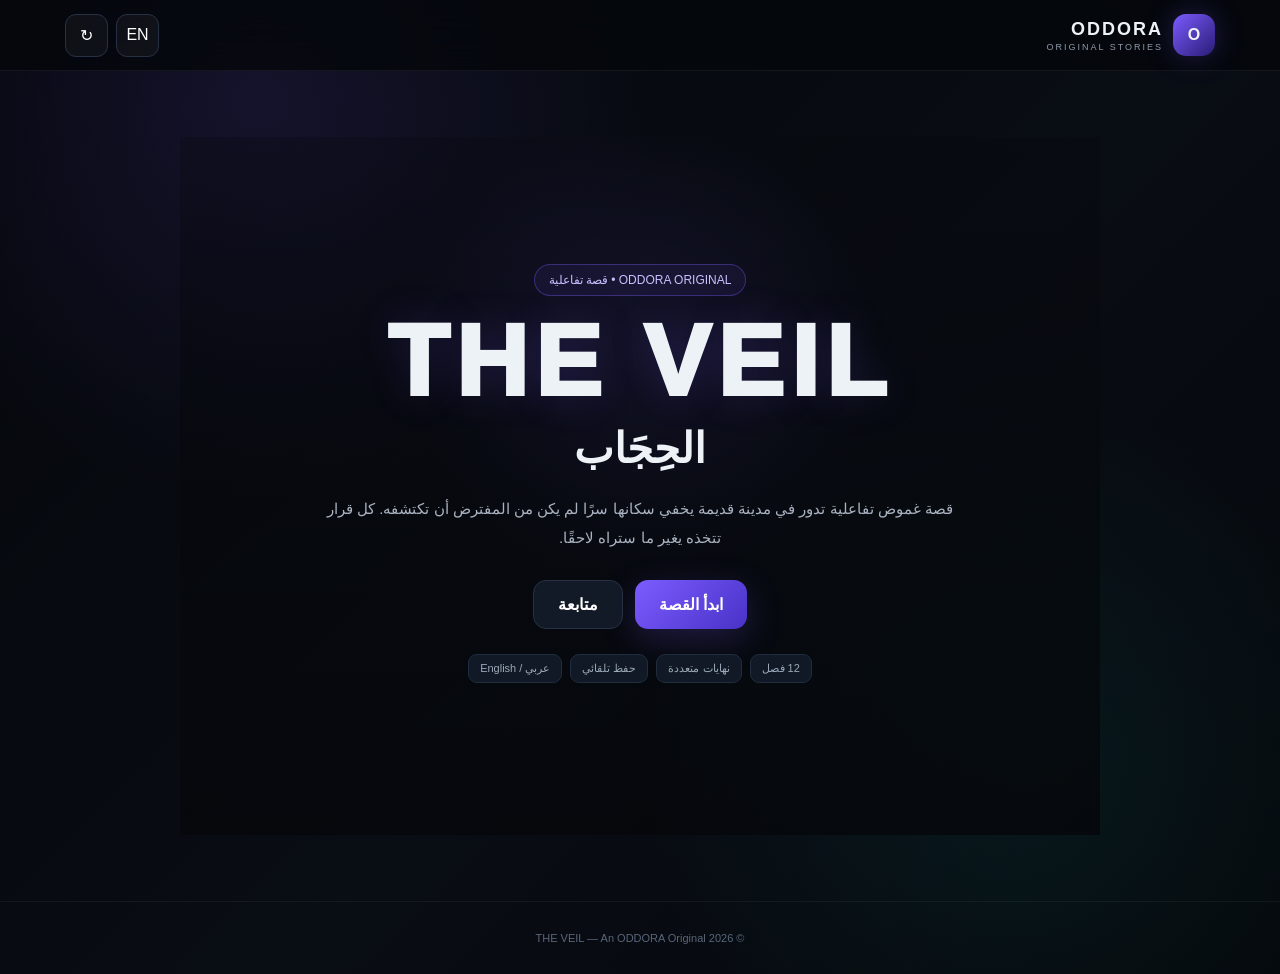
==== commit a2eeefe9: "Update print statement from 'Hello' to 'Goodbye'" ====
--- a/index.html
+++ b/index.html
@@ -2,357 +2,513 @@
 <html lang="ar" dir="rtl">
 <head>
 <meta charset="UTF-8">
-<meta name="viewport" content="width=device-width, initial-scale=1.0">
-<meta name="theme-color" content="#07090d">
-<title>THE VEIL — الحجاب</title>
+<meta name="viewport" content="width=device-width,initial-scale=1.0">
+<meta name="theme-color" content="#07090f">
+<title>THE VEIL | الحجاب — ODDORA</title>
 
 <style>
+*{box-sizing:border-box;margin:0;padding:0}
+
 :root{
-  --bg:#07090d;
-  --panel:#10141b;
-  --panel2:#151b24;
-  --text:#f2f4f7;
-  --muted:#929aa8;
-  --line:#27303d;
-  --accent:#8fa8ff;
-  --accent2:#647cff;
-  --danger:#b56b75;
-}
-
-*{
-  box-sizing:border-box;
-  margin:0;
-  padding:0;
-}
-
-html{
-  scroll-behavior:smooth;
-}
+  --bg:#05070b;
+  --panel:#0c111a;
+  --panel2:#111927;
+  --text:#edf2f7;
+  --muted:#8f9aaa;
+  --line:#263244;
+  --accent:#7c5cff;
+  --accent2:#16d9c5;
+  --danger:#d94d68;
+}
+
+html{scroll-behavior:smooth}
 
 body{
+  min-height:100vh;
   background:
-    radial-gradient(circle at 80% 10%,rgba(100,124,255,.10),transparent 30%),
-    radial-gradient(circle at 10% 80%,rgba(255,255,255,.04),transparent 25%),
-    var(--bg);
+    radial-gradient(circle at 20% 10%,rgba(124,92,255,.13),transparent 30%),
+    radial-gradient(circle at 80% 80%,rgba(22,217,197,.07),transparent 30%),
+    linear-gradient(135deg,#04060a,#090d14 55%,#05070b);
   color:var(--text);
-  font-family:Arial,"Segoe UI",sans-serif;
-  min-height:100vh;
+  font-family:Arial,"Tahoma",sans-serif;
+  overflow-x:hidden;
 }
 
 button{
   font:inherit;
+  cursor:pointer;
 }
 
 .app{
-  width:min(1100px,100%);
+  min-height:100vh;
+  display:flex;
+  flex-direction:column;
+}
+
+header{
+  position:sticky;
+  top:0;
+  z-index:50;
+  backdrop-filter:blur(18px);
+  background:rgba(5,7,11,.78);
+  border-bottom:1px solid rgba(255,255,255,.06);
+}
+
+.nav{
+  width:min(1150px,94%);
   margin:auto;
-  padding:20px;
-}
-
-/* HEADER */
-
-header{
+  min-height:70px;
   display:flex;
   align-items:center;
   justify-content:space-between;
   gap:15px;
-  padding:12px 0 25px;
 }
 
 .logo{
-  font-size:22px;
-  font-weight:800;
+  display:flex;
+  align-items:center;
+  gap:10px;
+}
+
+.logo-mark{
+  width:42px;
+  height:42px;
+  border-radius:13px;
+  display:grid;
+  place-items:center;
+  background:linear-gradient(135deg,var(--accent),#291b75);
+  box-shadow:0 0 28px rgba(124,92,255,.25);
+  font-weight:900;
+}
+
+.logo-text{
+  font-size:18px;
+  font-weight:900;
   letter-spacing:2px;
 }
 
-.logo span{
-  color:var(--accent);
-}
-
-.header-actions{
+.logo-sub{
+  display:block;
+  color:var(--muted);
+  font-size:9px;
+  letter-spacing:2px;
+  margin-top:2px;
+}
+
+.nav-actions{
   display:flex;
   gap:8px;
 }
 
-.small-btn{
+.icon-btn{
   border:1px solid var(--line);
-  background:rgba(255,255,255,.03);
-  color:var(--text);
-  padding:9px 13px;
-  border-radius:10px;
-  cursor:pointer;
-}
-
-.small-btn:hover{
-  background:rgba(255,255,255,.07);
-}
-
-/* HERO */
+  background:rgba(255,255,255,.04);
+  color:white;
+  border-radius:11px;
+  min-width:43px;
+  height:43px;
+}
+
+.icon-btn:hover{
+  border-color:var(--accent);
+}
+
+main{
+  width:min(1150px,94%);
+  margin:0 auto;
+  flex:1;
+}
 
 .hero{
-  min-height:430px;
-  border:1px solid var(--line);
-  border-radius:25px;
-  overflow:hidden;
+  min-height:calc(100vh - 70px);
+  display:grid;
+  place-items:center;
   position:relative;
-  display:flex;
-  align-items:flex-end;
-  background:
-    linear-gradient(to top,rgba(4,6,9,.98),rgba(4,6,9,.20)),
-    radial-gradient(circle at 70% 30%,#29344b 0,#111722 35%,#07090d 75%);
+  padding:50px 0;
 }
 
 .hero::before{
   content:"";
   position:absolute;
-  inset:0;
+  inset:8% 10%;
   background:
-    linear-gradient(115deg,transparent 35%,rgba(255,255,255,.025) 36%,transparent 37%),
-    linear-gradient(65deg,transparent 55%,rgba(255,255,255,.018) 56%,transparent 57%);
-  opacity:.7;
+    linear-gradient(rgba(5,7,11,.25),rgba(5,7,11,.85)),
+    radial-gradient(circle at 50% 30%,rgba(124,92,255,.18),transparent 35%);
+  pointer-events:none;
 }
 
 .hero-content{
   position:relative;
-  z-index:2;
-  padding:35px;
-  max-width:700px;
-}
-
-.kicker{
-  color:var(--accent);
+  max-width:850px;
+  text-align:center;
+}
+
+.badge{
+  display:inline-flex;
+  padding:8px 14px;
+  border:1px solid rgba(124,92,255,.35);
+  background:rgba(124,92,255,.08);
+  border-radius:999px;
+  color:#c9c0ff;
+  font-size:12px;
+  margin-bottom:20px;
+}
+
+h1{
+  font-size:clamp(48px,11vw,100px);
+  line-height:.9;
+  letter-spacing:7px;
+  font-weight:1000;
+  text-shadow:0 0 40px rgba(124,92,255,.18);
+}
+
+.hero-ar{
+  margin-top:18px;
+  font-size:clamp(25px,5vw,42px);
+  font-weight:800;
+}
+
+.hero-desc{
+  max-width:650px;
+  margin:22px auto;
+  color:#aab3c1;
+  line-height:1.9;
+  font-size:15px;
+}
+
+.buttons{
+  display:flex;
+  flex-wrap:wrap;
+  justify-content:center;
+  gap:12px;
+  margin-top:28px;
+}
+
+.btn{
+  border:0;
+  padding:14px 24px;
+  border-radius:13px;
+  color:white;
+  font-weight:800;
+  transition:.2s;
+}
+
+.btn:hover{
+  transform:translateY(-2px);
+}
+
+.primary{
+  background:linear-gradient(135deg,var(--accent),#4932c7);
+  box-shadow:0 10px 35px rgba(124,92,255,.22);
+}
+
+.secondary{
+  background:#121a27;
+  border:1px solid var(--line);
+}
+
+.danger{
+  background:#24101a;
+  border:1px solid #562335;
+  color:#ff9bad;
+}
+
+.game{
+  display:none;
+  padding:30px 0 60px;
+}
+
+.game.active{
+  display:block;
+}
+
+.top-info{
+  display:flex;
+  align-items:center;
+  justify-content:space-between;
+  gap:10px;
+  margin-bottom:15px;
+  flex-wrap:wrap;
+}
+
+.chapter-label{
+  color:#a99cff;
   font-size:13px;
-  letter-spacing:3px;
-  margin-bottom:15px;
-  font-weight:bold;
-}
-
-h1{
-  font-size:clamp(42px,8vw,82px);
-  line-height:.95;
-  letter-spacing:-3px;
+  font-weight:800;
+}
+
+.progress-wrap{
+  flex:1;
+  max-width:400px;
+  height:6px;
+  background:#17202d;
+  border-radius:10px;
+  overflow:hidden;
+}
+
+.progress{
+  height:100%;
+  width:8.33%;
+  background:linear-gradient(90deg,var(--accent),var(--accent2));
+  transition:.4s;
+}
+
+.story-card{
+  position:relative;
+  min-height:650px;
+  overflow:hidden;
+  border:1px solid rgba(255,255,255,.08);
+  border-radius:25px;
+  background:
+    linear-gradient(180deg,rgba(8,11,17,.65),rgba(8,11,17,.98)),
+    radial-gradient(circle at 50% 15%,rgba(124,92,255,.16),transparent 35%);
+  box-shadow:0 25px 80px rgba(0,0,0,.35);
+}
+
+.scene{
+  min-height:650px;
+  padding:45px clamp(20px,6vw,70px);
+  display:flex;
+  flex-direction:column;
+  justify-content:center;
+}
+
+.scene-number{
+  color:var(--accent2);
+  font-size:12px;
+  letter-spacing:2px;
+  margin-bottom:14px;
+}
+
+.scene h2{
+  font-size:clamp(28px,5vw,52px);
   margin-bottom:18px;
-}
-
-.subtitle{
-  color:#c6ccd5;
-  line-height:1.8;
-  font-size:17px;
-  max-width:620px;
-}
-
-.actions{
+  line-height:1.1;
+}
+
+.scene p{
+  color:#b9c1cd;
+  font-size:16px;
+  line-height:2;
+  max-width:780px;
+  white-space:pre-line;
+}
+
+.story-meta{
   display:flex;
-  gap:12px;
   flex-wrap:wrap;
-  margin-top:25px;
-}
-
-.primary{
-  border:0;
-  background:var(--accent);
-  color:#080a10;
-  padding:14px 22px;
-  border-radius:12px;
-  font-weight:800;
-  cursor:pointer;
-}
-
-.primary:hover{
-  background:#aabaff;
-}
-
-.secondary{
-  border:1px solid var(--line);
-  background:rgba(255,255,255,.04);
-  color:white;
-  padding:14px 22px;
-  border-radius:12px;
-  cursor:pointer;
-}
-
-/* STORY */
-
-.story{
-  display:none;
-  margin-top:25px;
-}
-
-.story.active{
-  display:block;
-}
-
-.story-card{
-  background:linear-gradient(145deg,var(--panel),var(--panel2));
-  border:1px solid var(--line);
-  border-radius:22px;
-  padding:30px;
-}
-
-.chapter{
-  color:var(--accent);
-  font-size:13px;
-  letter-spacing:2px;
-  margin-bottom:15px;
-  font-weight:bold;
-}
-
-.story-title{
-  font-size:clamp(28px,6vw,45px);
-  margin-bottom:20px;
-}
-
-.story-text{
-  color:#d9dde4;
-  line-height:2;
-  font-size:18px;
-  white-space:pre-line;
+  gap:8px;
+  margin:25px 0;
+}
+
+.meta{
+  padding:7px 11px;
+  border-radius:9px;
+  background:#101925;
+  border:1px solid #202d3f;
+  color:#9da9b9;
+  font-size:11px;
 }
 
 .choices{
   display:grid;
-  gap:12px;
-  margin-top:28px;
+  gap:10px;
+  margin-top:25px;
+  max-width:800px;
 }
 
 .choice{
   width:100%;
-  text-align:start;
-  background:#0c1016;
-  border:1px solid var(--line);
-  color:#fff;
-  padding:17px;
+  text-align:right;
+  background:rgba(255,255,255,.035);
+  color:#eef2f7;
+  border:1px solid #263244;
+  padding:16px 18px;
   border-radius:13px;
-  cursor:pointer;
   transition:.2s;
 }
 
 .choice:hover{
   border-color:var(--accent);
-  transform:translateY(-1px);
-  background:#111722;
-}
-
-.choice-number{
-  color:var(--accent);
-  font-weight:bold;
-  margin-left:8px;
-}
-
-/* INFO */
-
-.info-grid{
+  background:rgba(124,92,255,.08);
+  transform:translateX(-3px);
+}
+
+.ltr .choice{
+  text-align:left;
+}
+
+.inventory{
+  margin-top:30px;
+  padding:18px;
+  background:#090e16;
+  border:1px solid #1c2736;
+  border-radius:16px;
+}
+
+.inventory-title{
+  color:#8793a5;
+  font-size:12px;
+  margin-bottom:10px;
+}
+
+.items{
+  display:flex;
+  flex-wrap:wrap;
+  gap:8px;
+}
+
+.item{
+  padding:7px 10px;
+  border-radius:8px;
+  background:#121b28;
+  color:#c8d0db;
+  font-size:11px;
+}
+
+.clue{
+  margin-top:25px;
+  padding:17px;
+  border-right:3px solid var(--accent2);
+  background:rgba(22,217,197,.045);
+  color:#b7c9c9;
+  border-radius:10px;
+  line-height:1.8;
+}
+
+.ltr .clue{
+  border-right:0;
+  border-left:3px solid var(--accent2);
+}
+
+.ad-space{
+  margin:18px 0;
+  min-height:80px;
   display:grid;
-  grid-template-columns:repeat(3,1fr);
-  gap:14px;
-  margin-top:25px;
-}
-
-.info{
-  border:1px solid var(--line);
-  background:rgba(255,255,255,.025);
-  border-radius:16px;
-  padding:20px;
-}
-
-.info strong{
-  display:block;
-  margin-bottom:8px;
-}
-
-.info span{
-  color:var(--muted);
-  font-size:14px;
-}
-
-/* FOOTER */
+  place-items:center;
+  border:1px dashed #253142;
+  border-radius:14px;
+  color:#536074;
+  font-size:11px;
+  background:rgba(255,255,255,.015);
+}
+
+.chapter-list{
+  margin-top:20px;
+  display:grid;
+  grid-template-columns:repeat(4,1fr);
+  gap:10px;
+}
+
+.chapter{
+  padding:14px;
+  border:1px solid #1d2939;
+  border-radius:12px;
+  background:#0b111a;
+  color:#69778b;
+  font-size:12px;
+}
+
+.chapter.unlocked{
+  color:#c8d0dc;
+  border-color:#303e54;
+}
+
+.chapter.current{
+  border-color:var(--accent);
+  color:white;
+  background:rgba(124,92,255,.08);
+}
 
 footer{
-  padding:35px 0 20px;
-  color:var(--muted);
+  padding:30px 15px;
   text-align:center;
-  font-size:13px;
-}
-
-/* MODAL */
+  color:#596679;
+  font-size:11px;
+  border-top:1px solid rgba(255,255,255,.05);
+}
 
 .modal{
-  display:none;
   position:fixed;
   inset:0;
-  background:rgba(0,0,0,.75);
-  z-index:20;
-  align-items:center;
-  justify-content:center;
+  z-index:100;
+  display:none;
+  place-items:center;
   padding:20px;
+  background:rgba(0,0,0,.7);
+  backdrop-filter:blur(8px);
 }
 
 .modal.show{
-  display:flex;
-}
-
-.modal-card{
-  width:min(500px,100%);
-  background:var(--panel);
-  border:1px solid var(--line);
+  display:grid;
+}
+
+.modal-box{
+  width:min(450px,100%);
+  background:#0c121c;
+  border:1px solid #29364a;
   border-radius:20px;
   padding:25px;
-}
-
-.modal-card h2{
-  margin-bottom:15px;
-}
-
-.modal-card p{
-  color:var(--muted);
+  box-shadow:0 30px 100px rgba(0,0,0,.55);
+}
+
+.modal-box h3{
+  margin-bottom:10px;
+}
+
+.modal-box p{
+  color:#8f9baa;
   line-height:1.8;
-}
-
-.modal-buttons{
+  margin-bottom:20px;
+}
+
+.modal-actions{
   display:flex;
   gap:10px;
-  margin-top:20px;
-  flex-wrap:wrap;
-}
-
-/* MOBILE */
+}
+
+.modal-actions button{
+  flex:1;
+}
+
+.hidden{
+  display:none!important;
+}
 
 @media(max-width:700px){
-  .app{
-    padding:12px;
+  .nav{
+    min-height:62px;
   }
 
-  header{
-    padding-bottom:15px;
-  }
-
-  .hero{
-    min-height:520px;
-    border-radius:19px;
-  }
-
-  .hero-content{
-    padding:24px;
-  }
-
-  h1{
-    letter-spacing:-2px;
-  }
-
-  .subtitle{
+  .logo-text{
     font-size:15px;
   }
 
-  .info-grid{
-    grid-template-columns:1fr;
+  .hero{
+    min-height:calc(100vh - 62px);
   }
 
-  .story-card{
-    padding:22px;
+  h1{
+    letter-spacing:4px;
   }
 
-  .story-text{
-    font-size:16px;
+  .story-card,
+  .scene{
+    min-height:620px;
+  }
+
+  .scene{
+    padding:32px 20px;
+  }
+
+  .chapter-list{
+    grid-template-columns:repeat(2,1fr);
+  }
+
+  .progress-wrap{
+    order:3;
+    flex-basis:100%;
+    max-width:none;
   }
 }
 </style>
@@ -363,85 +519,73 @@
 <div class="app">
 
 <header>
-  <div class="logo">THE <span>VEIL</span></div>
-
-  <div class="header-actions">
-    <button class="small-btn" id="languageBtn">English</button>
-    <button class="small-btn" id="resetBtn">Reset</button>
+  <div class="nav">
+    <div class="logo">
+      <div class="logo-mark">O</div>
+      <div>
+        <div class="logo-text">ODDORA</div>
+        <span class="logo-sub">ORIGINAL STORIES</span>
+      </div>
+    </div>
+
+    <div class="nav-actions">
+      <button class="icon-btn" id="langBtn" onclick="toggleLanguage()">EN</button>
+      <button class="icon-btn" onclick="openReset()">↻</button>
+    </div>
   </div>
 </header>
 
-<section class="hero">
-
+<main>
+
+<section class="hero" id="home">
   <div class="hero-content">
-
-    <div class="kicker" id="heroKicker">
-      INTERACTIVE MYSTERY
+    <div class="badge" id="heroBadge">ODDORA ORIGINAL • INTERACTIVE STORY</div>
+
+    <h1>THE VEIL</h1>
+
+    <div class="hero-ar" id="heroTitle">الحِجَاب</div>
+
+    <p class="hero-desc" id="heroDesc">
+      قصة غموض تفاعلية تدور في مدينة قديمة يخفي سكانها سرًا لم يكن من المفترض أن تكتشفه.
+      كل قرار تتخذه يغير ما ستراه لاحقًا.
+    </p>
+
+    <div class="buttons">
+      <button class="btn primary" onclick="startGame()" id="startBtn">ابدأ القصة</button>
+      <button class="btn secondary" onclick="continueGame()" id="continueBtn">متابعة</button>
     </div>
 
-    <h1 id="heroTitle">
-      الحجاب
-    </h1>
-
-    <p class="subtitle" id="heroText">
-      قصة غامضة تفاعلية. كل قرار تتخذه يغير الطريق الذي ستسلكه.
-      لا تثق بكل ما تراه.
-    </p>
-
-    <div class="actions">
-
-      <button class="primary" id="startBtn">
-        ابدأ القصة
-      </button>
-
-      <button class="secondary" id="continueBtn">
-        متابعة
-      </button>
-
+    <div class="story-meta" style="justify-content:center;margin-top:25px">
+      <span class="meta" id="meta1">12 فصل</span>
+      <span class="meta" id="meta2">نهايات متعددة</span>
+      <span class="meta" id="meta3">حفظ تلقائي</span>
+      <span class="meta" id="meta4">عربي / English</span>
     </div>
-
   </div>
-
 </section>
 
-<section class="story" id="story">
+<section class="game" id="game">
+
+  <div class="top-info">
+    <div class="chapter-label" id="chapterLabel">الفصل 1 من 12</div>
+    <div class="progress-wrap">
+      <div class="progress" id="progress"></div>
+    </div>
+  </div>
 
   <div class="story-card">
-
-    <div class="chapter" id="chapter">
-      الفصل الأول
-    </div>
-
-    <h2 class="story-title" id="storyTitle">
-      البيت رقم 17
-    </h2>
-
-    <div class="story-text" id="storyText"></div>
-
-    <div class="choices" id="choices"></div>
-
+    <div class="scene" id="scene"></div>
   </div>
 
+  <div class="ad-space">
+    مساحة إعلانية — سيتم ربطها بإعلانات الموقع بعد إضافة شبكة الإعلانات
+  </div>
+
+  <div class="chapter-list" id="chapterList"></div>
+
 </section>
 
-<section class="info-grid">
-
-  <div class="info">
-    <strong id="info1Title">قصة تفاعلية</strong>
-    <span id="info1Text">اختياراتك تؤثر على الأحداث.</span>
-  </div>
-
-  <div class="info">
-    <strong id="info2Title">لغتان</strong>
-    <span id="info2Text">العربية والإنجليزية.</span>
-  </div>
-
-  <div class="info">
-    <strong id="info3Title">احفظ تقدمك</strong>
-    <span id="info3Text">يمكنك العودة لاحقًا من نفس الجهاز.</span>
-  </div>
-
-</section>
+</main>
 
 <footer>
   © 2026 THE VEIL — An ODDORA Original
@@ -449,894 +593,1263 @@
 
 </div>
 
-<div class="modal" id="modal">
-
-  <div class="modal-card">
-
-    <h2 id="modalTitle">إعادة اللعبة؟</h2>
-
-    <p id="modalText">
-      سيتم حذف التقدم المحفوظ على هذا الجهاز.
+<div class="modal" id="resetModal">
+  <div class="modal-box">
+    <h3 id="resetTitle">إعادة البداية؟</h3>
+    <p id="resetText">
+      سيتم حذف تقدم القصة والأدلة والاختيارات المحفوظة على هذا الجهاز.
     </p>
 
-    <div class="modal-buttons">
-
-      <button class="primary" id="confirmReset">
-        نعم
-      </button>
-
-      <button class="secondary" id="cancelReset">
-        إلغاء
-      </button>
-
+    <div class="modal-actions">
+      <button class="btn danger" onclick="resetGame()" id="resetYes">حذف التقدم</button>
+      <button class="btn secondary" onclick="closeReset()" id="resetNo">إلغاء</button>
     </div>
-
   </div>
-
 </div>
 
 <script>
 
-const scenes = {
-
-start:{
-  titleAR:"البيت رقم 17",
-  titleEN:"House 17",
-
-  textAR:
-`الساعة 11:47 مساءً.
-
-المطر يضرب زجاج السيارة بينما يتوقف آدم أمام منزل قديم في نهاية شارع شبه خالٍ.
-
-ينظر إلى هاتفه.
-
-رسالة من رقم مجهول:
-
-"إذا كنت تقرأ هذه الرسالة، فأنت وصلت إلى المكان الصحيح."
-
-تظهر رسالة أخرى:
-
-"لا تثق بكل ما تراه."
-
-ثم رسالة ثالثة:
-
-"المفتاح تحت المصباح."
-
-يرفع آدم عينيه نحو المنزل.
-
-المصباح الموجود فوق الباب يومض بشكل غريب.`,
-
-  textEN:
-`11:47 PM.
-
-Rain hits the car window as Adam stops in front of an old house at the end of an almost empty street.
-
-He looks at his phone.
-
-A message from an unknown number:
-
-"If you're reading this, you've reached the right place."
-
-Another message appears:
-
-"Don't trust everything you see."
-
-Then a third:
-
-"The key is under the lamp."
-
-Adam looks toward the house.
-
-The lamp above the door flickers strangely.`,
-
-  choices:[
-    {
-      ar:"ينزل آدم من السيارة ويبحث عن المفتاح.",
-      en:"Adam gets out and searches for the key.",
-      next:"key"
-    },
-    {
-      ar:"يبقى داخل السيارة ويتصل بالرقم.",
-      en:"He stays in the car and calls the number.",
-      next:"call"
-    },
-    {
-      ar:"يقرر مغادرة المكان.",
-      en:"He decides to leave.",
-      next:"leave"
+const DATA = {
+
+ar:{
+
+heroBadge:"ODDORA ORIGINAL • قصة تفاعلية",
+heroTitle:"الحِجَاب",
+heroDesc:"قصة غموض تفاعلية تدور في مدينة قديمة يخفي سكانها سرًا لم يكن من المفترض أن تكتشفه. كل قرار تتخذه يغير ما ستراه لاحقًا.",
+start:"ابدأ القصة",
+continue:"متابعة",
+chapters:"12 فصل",
+endings:"نهايات متعددة",
+save:"حفظ تلقائي",
+language:"عربي / English",
+chapter:"الفصل",
+inventory:"الأدلة والأشياء",
+noItems:"لا توجد أدلة بعد",
+resetTitle:"إعادة البداية؟",
+resetText:"سيتم حذف تقدم القصة والأدلة والاختيارات المحفوظة على هذا الجهاز.",
+resetYes:"حذف التقدم",
+resetNo:"إلغاء",
+ad:"مساحة إعلانية — سيتم ربطها بإعلانات الموقع بعد إضافة شبكة الإعلانات",
+ending:"نهاية القصة",
+
+scenes:{
+
+s1:{
+chapter:1,
+title:"البيت رقم 17",
+text:"الساعة 11:47 ليلًا.\n\nوصل آدم إلى آخر شارع في الحي القديم. المطر خفيف، والمدينة تبدو وكأنها خالية تمامًا.\n\nأمام البيت رقم 17 توجد لمبة واحدة مضاءة. لا سيارات. لا أصوات. فقط صوت المطر.\n\nوصلت رسالة من رقم مجهول:\n\n«إذا كنت تقرأ هذه الرسالة، فأنت وصلت إلى المكان الصحيح.»\n\nثم رسالة ثانية:\n\n«لا تثق بكل ما تراه.»",
+choices:[
+["يقترب من البيت","s1a"],
+["يتصل بالرقم المجهول","s1b"],
+["يغادر المكان","s1c"]
+]
+},
+
+s1a:{
+chapter:1,
+title:"المفتاح تحت المصباح",
+text:"تحت المصباح القديم يجد آدم مفتاحًا معدنيًا صغيرًا.\n\nيمسكه للحظة… فيشعر ببرودة غير طبيعية.\n\nالباب الأمامي مقفل.\n\nالمفتاح يناسب القفل.",
+items:["المفتاح البارد"],
+choices:[
+["يفتح الباب","s2"],
+["يترك المفتاح ويغادر","s1c"]
+]
+},
+
+s1b:{
+chapter:1,
+title:"الرقم المجهول",
+text:"يتصل آدم.\n\nيرن الهاتف مرة… مرتين… ثم يسمع صوتًا منخفضًا.\n\n«لا تدخل من الباب الأمامي.»\n\nآدم: «من أنت؟»\n\nالصوت: «أنت تعرفني.»\n\nينقطع الاتصال.\n\nبعد ثوانٍ تصل رسالة:\n\n«المفتاح تحت المصباح.»",
+items:["رقم مجهول"],
+choices:[
+["يبحث عن المفتاح","s1a"],
+["يغادر","s1c"]
+]
+},
+
+s1c:{
+chapter:1,
+title:"العودة",
+text:"يقرر آدم العودة.\n\nيمشي عدة أمتار، ثم يسمع صوت باب يُغلق خلفه.\n\nيلتفت.\n\nالبيت رقم 17 أصبح بابه مفتوحًا.\n\nثم يصل إشعار جديد:\n\n«كنت أتمنى ألا تختار هذا الطريق.»",
+choices:[
+["العودة إلى البيت","s2"],
+["الاستمرار في المغادرة","s1end"]
+]
+},
+
+s1end:{
+chapter:1,
+title:"نهاية الطريق",
+text:"عاد آدم إلى منزله.\n\nفي صباح اليوم التالي اختفى البيت رقم 17 من الحي.\n\nلا أحد يتذكر أنه كان موجودًا.\n\nلكن صورة قديمة ظهرت على هاتف آدم…\n\nوفيها هو واقف أمام البيت.\n\nالنهاية البديلة للفصل الأول.",
+ending:true,
+choices:[
+["ابدأ من جديد","restart"]
+]
+},
+
+s2:{
+chapter:1,
+title:"داخل البيت",
+text:"الباب يفتح بصوت طويل.\n\nالداخل مظلم، لكن هناك ضوء خافت يأتي من غرفة في نهاية الممر.\n\nعلى الطاولة ثلاث صور قديمة.\n\nوبجانبها ورقة واحدة:\n\n«واحدة من هذه الصور ليست صورة.»",
+items:["ثلاث صور قديمة"],
+choices:[
+["يفحص الصور","s3"],
+["يدخل الغرفة المضيئة","s4"],
+["يفتح باب القبو","s5"]
+]
+},
+
+s3:{
+chapter:2,
+title:"الصورة القديمة",
+text:"الصورة الأولى لشارع قديم.\n\nالثانية لرجل يقف أمام البيت.\n\nالثالثة… لآدم.\n\nيتجمد في مكانه.\n\nالصورة مؤرخة في سنة 2003.\n\nآدم كان طفلًا وقتها.\n\nلكن الصورة تظهره بنفس عمره الحالي.",
+items:["صورة آدم","دليل: تاريخ 2003"],
+choices:[
+["يقلب الصورة","s6"],
+["يحاول تصويرها بهاتفه","s7"],
+["يترك الصور","s4"]
+]
+},
+
+s4:{
+chapter:2,
+title:"الغرفة المضيئة",
+text:"يدخل آدم الغرفة.\n\nمصباح قديم يومض باستمرار.\n\nعلى الجدار ساعة متوقفة عند 11:47.\n\nثم يسمع صوت خطوات فوقه.\n\nالبيت لا يحتوي على طابق علوي.",
+choices:[
+["يصعد إلى مصدر الصوت","s8"],
+["يعود للصور","s3"],
+["يخرج من البيت","s9"]
+]
+},
+
+s5:{
+chapter:2,
+title:"باب القبو",
+text:"الباب الحديدي لا يفتح.\n\nعندما يلمس آدم المقبض يسمع صوت طفل من خلف الباب:\n\n«لا تنزل.»\n\nيصمت لحظة.\n\nثم يقول الطفل:\n\n«ليس بعد.»",
+items:["باب القبو"],
+choices:[
+["يسأل الطفل من هو","s10"],
+["يبتعد عن الباب","s4"],
+["يحاول فتح الباب بالقوة","s11"]
+]
+},
+
+s6:{
+chapter:3,
+title:"الوجه خلف الصورة",
+text:"يقلب آدم الصورة.\n\nلا يوجد شيء في الخلف… في البداية.\n\nبعد ثوانٍ تظهر كتابة سوداء ببطء:\n\n«أنت لم تصل إلى هنا لأول مرة.»\n\nثم تتغير الصورة أمام عينيه.\n\nالرجل الموجود فيها يختفي.\n\nويظهر خلف آدم.",
+items:["الصورة المتغيرة"],
+choices:[
+["يلتفت فورًا","s12"],
+["لا يلتفت","s13"]
+]
+},
+
+s7:{
+chapter:3,
+title:"التسجيل",
+text:"يلتقط آدم صورة بهاتفه.\n\nعندما ينظر إليها، لا تظهر الصور الثلاث.\n\nتظهر غرفة مظلمة وشخص يقف في زاويتها.\n\nثم يبدأ هاتفه بتسجيل صوت من تلقاء نفسه:\n\n«آدم… لا تدعهم يعرفون أنك تتذكر.»",
+items:["تسجيل غامض"],
+choices:[
+["يحفظ التسجيل","s13"],
+["يحذفه","s12"]
+]
+},
+
+s8:{
+chapter:3,
+title:"الرجل بلا ظل",
+text:"يصل آدم إلى نهاية الممر.\n\nهناك رجل يقف وظهره إليه.\n\nالمصباح فوقه يعمل.\n\nلكن الرجل بلا ظل.\n\nيقول دون أن يلتفت:\n\n«كنت أعرف أنك ستأتي.»",
+choices:[
+["يسأله من يكون","s14"],
+["يهرب","s15"],
+["يقترب منه","s16"]
+]
+},
+
+s9:{
+chapter:3,
+title:"الشارع",
+text:"يخرج آدم إلى الشارع.\n\nالضباب أصبح أكثر كثافة.\n\nيمشي حتى يصل إلى نفس البيت.\n\nمهما حاول، يعود دائمًا إلى الرقم 17.\n\nهذه المرة يرى شخصًا يقف عند النافذة.",
+choices:[
+["يعود للبيت","s8"],
+["يدخل المنزل المقابل","s17"]
+]
+},
+
+s10:{
+chapter:4,
+title:"الطفل",
+text:"يسأل آدم:\n\n«من أنت؟»\n\nيرد الطفل:\n\n«أنا الشخص الذي حاول أن يحذرك آخر مرة.»\n\nآدم: «آخر مرة؟»\n\nصمت.\n\nثم يقول:\n\n«قبل أن تصبح مثله.»",
+choices:[
+["من تقصد؟","s18"],
+["يفتح الباب","s11"]
+]
+},
+
+s11:{
+chapter:4,
+title:"تحت الأرض",
+text:"ينفتح الباب فجأة.\n\nدرج حجري ينزل إلى الظلام.\n\nعلى الجدار رموز قديمة، وبينها رمز مطابق تمامًا للرمز الموجود في الصورة.\n\nفي الأسفل يوجد ممر طويل.\n\nومن نهايته يأتي صوت ماء.",
+items:["رمز الحجاب"],
+choices:[
+["ينزل","s19"],
+["يغلق الباب","s20"]
+]
+},
+
+s12:{
+chapter:4,
+title:"اختفاء الرجل",
+text:"يلتفت آدم.\n\nلا أحد.\n\nلكن على الأرض يوجد ظل رجل فقط.\n\nبدون جسد.\n\nالهاتف يهتز.\n\nرسالة واحدة:\n\n«لقد رآك.»",
+items:["ظل بلا صاحب"],
+choices:[
+["يتبع الظل","s21"],
+["يعود إلى الغرفة","s22"]
+]
+},
+
+s13:{
+chapter:4,
+title:"الذاكرة",
+text:"يبدأ آدم بتذكر شيء لم يحدث في حياته الحالية.\n\nكان هنا من قبل.\n\nكان طفلًا.\n\nوكان هناك شخص آخر معه.\n\nطفل يشبهه تمامًا.",
+items:["ذكرى مجهولة"],
+choices:[
+["يحاول تذكر اسم الطفل","s23"],
+["يرفض التفكير في الأمر","s22"]
+]
+},
+
+s14:{
+chapter:5,
+title:"الرجل",
+text:"الرجل يلتفت ببطء.\n\nوجهه طبيعي تمامًا.\n\nلكن عينيه لا تعكسان الضوء.\n\nيقول:\n\n«المدينة لم تنسَك يا آدم. أنت الذي نسيتها.»\n\nثم يضع مفتاحًا على الأرض.",
+items:["مفتاح أسود"],
+choices:[
+["يأخذ المفتاح","s24"],
+["يرفضه","s25"]
+]
+},
+
+s15:{
+chapter:5,
+title:"الهروب",
+text:"يركض آدم.\n\nالممر يطول.\n\nالباب الذي دخل منه أصبح بعيدًا جدًا.\n\nثم يسمع الرجل خلفه:\n\n«كلما هربت، تذكرت أكثر.»",
+choices:[
+["يتوقف","s14"],
+["يواصل الركض","s26"]
+]
+},
+
+s16:{
+chapter:5,
+title:"اللمسة",
+text:"يقترب آدم.\n\nالرجل يرفع يده.\n\nقبل أن يلمسه، تنطفئ الأنوار.\n\nتعود بعد ثانية واحدة.\n\nالرجل اختفى.\n\nلكن على يد آدم علامة سوداء صغيرة.",
+items:["علامة الحجاب"],
+choices:[
+["يفحص العلامة","s27"],
+["يتجاهلها","s24"]
+]
+},
+
+s17:{
+chapter:5,
+title:"المنزل المقابل",
+text:"يدخل آدم المنزل المقابل.\n\nالمكان فارغ، لكن هناك خريطة كبيرة للمدينة.\n\nثلاثة أماكن عليها دوائر:\n\nالبيت 17.\n\nالمقبرة القديمة.\n\nومبنى مهجور خارج المدينة.",
+items:["خريطة المدينة"],
+choices:[
+["يدرس الخريطة","s28"],
+["يأخذها معه","s29"]
+]
+},
+
+s18:{
+chapter:6,
+title:"الاسم الممنوع",
+text:"يقول الطفل:\n\n«لا تنطق اسمه.»\n\nآدم: «اسم من؟»\n\nالطفل يكتب حرفًا واحدًا على الأرض.\n\nA\n\nثم يمسحه بسرعة.\n\n«إنه ليس اسمًا… إنه باب.»",
+choices:[
+["يسأل عن الباب","s30"],
+["يسأل عن نفسه","s31"]
+]
+},
+
+s19:{
+chapter:6,
+title:"الممر السفلي",
+text:"ينزل آدم.\n\nالممر تحت البيت أقدم بكثير من المبنى نفسه.\n\nعلى الجدران صور لأشخاص من المدينة.\n\nبعضهم معروف.\n\nوبعضهم لا يزال يعيش في المدينة.",
+items:["صور السكان"],
+choices:[
+["يفحص إحدى الصور","s32"],
+["يتقدم","s33"]
+]
+},
+
+s20:{
+chapter:6,
+title:"إغلاق الباب",
+text:"يغلق آدم باب القبو.\n\nمن الجهة الأخرى يأتي طرق بطيء.\n\nطرقة.\n\nثم طرقتان.\n\nثم ثلاث.\n\nيتوقف.\n\nبعد لحظة يسمع طرقًا من خلفه.",
+choices:[
+["يلتفت","s34"],
+["يبقى ثابتًا","s35"]
+]
+},
+
+s21:{
+chapter:7,
+title:"الظل",
+text:"يتبع آدم الظل حتى يصل إلى غرفة صغيرة.\n\nالظل يتوقف أمام مرآة.\n\nلكن المرآة لا تعكس آدم.\n\nتعكس طفلًا يقف بجانبه.",
+choices:[
+["يتحدث مع الطفل","s36"],
+["يكسر المرآة","s37"]
+]
+},
+
+s22:{
+chapter:7,
+title:"الصمت",
+text:"يعود آدم إلى الغرفة.\n\nالصور اختفت.\n\nبقيت صورة واحدة فقط.\n\nصورة لمدينة كاملة تحت الأرض.",
+items:["صورة المدينة السفلى"],
+choices:[
+["يدقق في الصورة","s38"],
+["يحرق الصورة","s39"]
+]
+},
+
+s23:{
+chapter:7,
+title:"الاسم",
+text:"يحاول آدم التذكر.\n\nالاسم يعود إليه تدريجيًا:\n\n«سامي.»\n\nكان سامي معه في البيت.\n\nثم حدث شيء.\n\nشيء جعل آدم ينسى.",
+items:["اسم سامي"],
+choices:[
+["يتذكر ما حدث","s40"],
+["يتوقف عن التذكر","s41"]
+]
+},
+
+s24:{
+chapter:8,
+title:"المفتاح الأسود",
+text:"المفتاح الأسود يفتح بابًا لم يكن موجودًا قبل لحظات.\n\nخلفه ممر مضاء بضوء أزرق خافت.\n\nتظهر على الجدار عبارة:\n\n«الجانب الآخر ليس مكانًا.»",
+choices:[
+["يدخل","s42"],
+["يغلق الباب","s43"]
+]
+},
+
+s25:{
+chapter:8,
+title:"الرفض",
+text:"يرفض آدم المفتاح.\n\nالرجل يبتسم.\n\n«إذًا ستجد الباب بالطريقة الصعبة.»\n\nيختفي.\n\nبعد لحظات يسمع آدم صوت المدينة كلها… كأنها تتحدث في وقت واحد.",
+choices:[
+["يتبع الصوت","s44"],
+["يعود للبيت","s45"]
+]
+},
+
+s26:{
+chapter:8,
+title:"الممر الطويل",
+text:"يصل آدم أخيرًا إلى باب الخروج.\n\nيفتحه.\n\nلكن بدل الشارع يرى نفس البيت من الخارج.\n\nكأنه عالق داخل حلقة.",
+choices:[
+["يدخل البيت مرة أخرى","s42"],
+["يكسر الحلقة","s46"]
+]
+},
+
+s27:{
+chapter:9,
+title:"العلامة",
+text:"العلامة على يد آدم تتحرك ببطء.\n\nتتحول إلى نفس الرمز الموجود على جدران القبو.\n\nتظهر كلمة واحدة:\n\n«تذكّر.»",
+choices:[
+["يحاول تذكر الماضي","s40"],
+["يرفض العلامة","s47"]
+]
+},
+
+s28:{
+chapter:9,
+title:"الخريطة",
+text:"يكتشف آدم أن الدوائر الثلاث تشكل مثلثًا.\n\nفي مركزه يوجد مكان غير موجود على أي خريطة حديثة.\n\nاسم المكان:\n\n«العتبة.»",
+items:["موقع العتبة"],
+choices:[
+["يبحث عن العتبة","s48"],
+["يتجاهلها","s49"]
+]
+},
+
+s29:{
+chapter:9,
+title:"الطريق",
+text:"يأخذ آدم الخريطة.\n\nعندما يفتحها خارج المنزل، تتغير الطرق عليها.\n\nتظهر طريق جديدة تقوده مباشرة إلى المقبرة القديمة.",
+choices:[
+["يتبع الطريق","s50"],
+["يمزق الخريطة","s51"]
+]
+},
+
+s30:{
+chapter:10,
+title:"الباب",
+text:"يقول الطفل:\n\n«الباب هو أنت.»\n\nآدم لا يفهم.\n\nثم تظهر أمامه صور متتابعة:\n\nالبيت.\n\nالطفل.\n\nالرجل.\n\nوآدم في عمر مختلف.",
+choices:[
+["يشاهد كل الصور","s52"],
+["يغلق عينيه","s53"]
+]
+},
+
+s31:{
+chapter:10,
+title:"آدم",
+text:"الطفل يجيب:\n\n«أنت لم تكن الضحية.»\n\nصمت طويل.\n\n«كنت المفتاح.»",
+choices:[
+["يسأل ماذا فتح","s52"],
+["يرفض التصديق","s53"]
+]
+},
+
+s32:{
+chapter:10,
+title:"الصورة",
+text:"يفحص آدم صورة أحد سكان المدينة.\n\nخلفها تاريخ 2003.\n\nثم يرى صورة ثانية لنفس الشخص.\n\nلكن عمره لم يتغير.",
+choices:[
+["يبحث عن صور أخرى","s54"],
+["يترك المكان","s55"]
+]
+},
+
+s33:{
+chapter:10,
+title:"المدينة السفلى",
+text:"يصل آدم إلى قاعة ضخمة تحت الأرض.\n\nفي وسطها باب أسود بلا مقبض.\n\nوفوق الباب نفس الرمز.\n\nتظهر على الأرض كتابة:\n\n«اختر من سيعود.»",
+choices:[
+["أختار سامي","s56"],
+["أختار نفسي","s57"],
+["لا أختار أحدًا","s58"]
+]
+},
+
+s34:{
+chapter:11,
+title:"الطرقة",
+text:"يلتفت آدم.\n\nلا أحد.\n\nلكن الباب الذي أغلقه أصبح مفتوحًا.\n\nومن داخله يرى نفسه واقفًا في الظلام.",
+choices:[
+["يدخل","s59"],
+["يبتعد","s60"]
+]
+},
+
+s35:{
+chapter:11,
+title:"الصوت",
+text:"يبقى آدم ثابتًا.\n\nالصوت خلفه يقول:\n\n«هذه المرة لن تهرب.»\n\nثم يسمع صوت سامي لأول مرة.",
+choices:[
+["ينادي سامي","s61"],
+["لا يجيب","s60"]
+]
+},
+
+s36:{
+chapter:11,
+title:"سامي",
+text:"الطفل في المرآة يقول:\n\n«كنت أنتظر أن تتذكر.»\n\nآدم: «ماذا حدث لك؟»\n\nسامي: «أنت اخترت أن تنساني.»",
+choices:[
+["يسأل لماذا","s62"],
+["يطلب منه الخروج","s63"]
+]
+},
+
+s37:{
+chapter:11,
+title:"المرآة",
+text:"يكسر آدم المرآة.\n\nلكن كل قطعة تعكس نسخة مختلفة منه.\n\nإحداها تبتسم.\n\nإحداها تبكي.\n\nإحداها تقول:\n\n«لا تفتح الباب.»",
+choices:[
+["يصدق التحذير","s64"],
+["يفتح الباب","s65"]
+]
+},
+
+s38:{
+chapter:11,
+title:"الصورة الأخيرة",
+text:"في الصورة يرى آدم البيت من الأعلى.\n\nالمدينة حوله مظلمة.\n\nوفوق البيت دائرة ضخمة تشبه الحجاب.\n\nيكتشف أن الدائرة ليست فوق البيت.\n\nإنها تحيط بالمدينة كلها.",
+choices:[
+["يبحث عن مركز الدائرة","s48"],
+["يحرق الصورة","s39"]
+]
+},
+
+s39:{
+chapter:12,
+title:"النار",
+text:"يحرق آدم الصورة.\n\nللحظة يظن أن كل شيء انتهى.\n\nثم يرى الدخان يتجمع في شكل رجل.\n\nالرجل يقول:\n\n«أخيرًا اخترت.»",
+choices:[
+["يواجهه","s66"],
+["يهرب","s67"]
+]
+},
+
+s40:{
+chapter:12,
+title:"الذاكرة الكاملة",
+text:"تعود الذكرى.\n\nكان آدم وسامي طفلين.\n\nوجدوا بابًا تحت البيت.\n\nآدم فتحه.\n\nوسامي دخل أولًا.\n\nلكن الباب لم يعد كما كان.\n\nمنذ ذلك اليوم اختفى سامي من ذاكرة الجميع… إلا آدم.",
+choices:[
+["يفتح الباب الأخير","s68"],
+["يغلق الباب للأبد","s69"]
+]
+},
+
+s41:{
+chapter:12,
+title:"النسيان",
+text:"يرفض آدم استعادة ذاكرته.\n\nتبدأ المدينة بالعودة إلى طبيعتها.\n\nلكن شيئًا واحدًا لم يتغير.\n\nالبيت رقم 17 ما زال موجودًا.",
+choices:[
+["يدخل البيت مرة أخرى","s68"],
+["يترك المدينة","s70"]
+]
+},
+
+s42:{
+chapter:12,
+title:"الجانب الآخر",
+text:"يعبر آدم الباب.\n\nلا يوجد ظلام.\n\nولا يوجد ضوء.\n\nفقط مدينة تشبه مدينته تمامًا… لكن كل شخص فيها يملك وجه آدم.",
+choices:[
+["يتقدم","s71"],
+["يعود","s69"]
+]
+},
+
+s43:{
+chapter:12,
+title:"الباب المغلق",
+text:"يغلق آدم الباب.\n\nالصوت خلفه يختفي.\n\nلأول مرة منذ بداية الليلة، يعود صوت المطر الطبيعي.\n\nلكنه يجد المفتاح الأسود في جيبه.",
+choices:[
+["يرمي المفتاح","s69"],
+["يحتفظ به","s71"]
+]
+},
+
+s44:{
+chapter:12,
+title:"أصوات المدينة",
+text:"يسمع آدم آلاف الأصوات.\n\nكلها تقول اسمه.\n\nثم صوت واحد فقط يقول:\n\n«سامي.»",
+choices:[
+["يتبع الصوت","s68"],
+["يتجاهله","s70"]
+]
+},
+
+s45:{
+chapter:12,
+title:"البيت",
+text:"يعود آدم إلى البيت رقم 17.\n\nالباب مفتوح.\n\nفي الداخل يقف سامي، بنفس عمره الآن.\n\nيقول:\n\n«تأخرت كثيرًا.»",
+choices:[
+["يعانقه","s72"],
+["يسأله من هو","s73"]
+]
+},
+
+s46:{
+chapter:12,
+title:"كسر الحلقة",
+text:"يكتشف آدم أن الحلقة تعتمد على خوفه.\n\nيتوقف عن الهرب.\n\nالبيت يبدأ بالانهيار حوله.\n\nلكن أمامه باب واحد فقط.",
+choices:[
+["يفتح الباب","s71"],
+["يبقى مكانه","s69"]
+]
+},
+
+s47:{
+chapter:12,
+title:"رفض العلامة",
+text:"يحاول آدم إزالة العلامة.\n\nتختفي.\n\nلكن معها تختفي إحدى ذكرياته.\n\nلا يعرف أي ذكرى فقد.",
+choices:[
+["يستمر","s70"],
+["يعود للبيت","s73"]
+]
+},
+
+s48:{
+chapter:12,
+title:"العتبة",
+text:"يصل آدم إلى المكان الموجود في مركز الخريطة.\n\nهناك باب حجري قائم وحده.\n\nلا جدران حوله.\n\nيقول صوت سامي:\n\n«إذا فتحته، لن تستطيع اختيار من يعود.»",
+choices:[
+["يفتح الباب","s71"],
+["يتركه مغلقًا","s69"]
+]
+},
+
+s49:{
+chapter:12,
+title:"القرار",
+text:"يتجاهل آدم العتبة.\n\nتمر الساعات.\n\nتشرق الشمس.\n\nلأول مرة يبدو كل شيء طبيعيًا.\n\nلكن هاتفه يعرض صورة جديدة.\n\nآدم واقف أمام البيت… وخلفه سامي.",
+choices:[
+["يبحث عن سامي","s72"],
+["يمسح الصورة","s70"]
+]
+},
+
+s50:{
+chapter:12,
+title:"المقبرة",
+text:"يصل آدم إلى المقبرة القديمة.\n\nيجد قبرًا باسم سامي.\n\nالتاريخ: 2003.\n\nلكن القبر جديد تمامًا.",
+choices:[
+["يفتح القبر","s74"],
+["يتركه","s69"]
+]
+},
+
+s51:{
+chapter:12,
+title:"تمزيق الخريطة",
+text:"يمزق آدم الخريطة.\n\nكل قطعة تتحول إلى ورقة تحمل اسمًا.\n\nآخر اسم هو اسمه.",
+choices:[
+["يجمع القطع","s71"],
+["يحرقها","s70"]
+]
+},
+
+s52:{
+chapter:12,
+title:"الحقيقة",
+text:"يفهم آدم أخيرًا.\n\nالبيت لم يكن يطارده.\n\nكان يحاول تذكيره.\n\nسامي لم يكن شبحًا.\n\nكان الشخص الذي بقي خلف الحجاب عندما أغلق آدم الباب.",
+choices:[
+["أعيد سامي","s72"],
+["أغلق الحجاب","s69"]
+]
+},
+
+s53:{
+chapter:12,
+title:"الإنكار",
+text:"يرفض آدم الحقيقة.\n\nكل شيء يختفي.\n\nثم يستيقظ في منزله.\n\nالساعة 11:47 ليلًا.\n\nوعلى هاتفه رسالة:\n\n«لن تستطيع نسياننا مرتين.»",
+choices:[
+["يذهب إلى البيت 17","s68"],
+["يبقى في منزله","s70"]
+]
+},
+
+s54:{
+chapter:12,
+title:"الصور",
+text:"كل الصور تشير إلى نفس اليوم.\n\n22 أبريل 2003.\n\nوفي آخر صورة يظهر آدم وسامي أمام الباب.",
+choices:[
+["يدخل الباب","s68"],
+["يمزق الصور","s69"]
+]
+},
+
+s55:{
+chapter:12,
+title:"الخروج",
+text:"يخرج آدم من المكان.\n\nلكن قبل أن يغادر يرى على الجدار رسالة:\n\n«يمكنك المغادرة، لكن لا يمكنك ترك الباب.»",
+choices:[
+["يعود","s68"],
+["يغادر نهائيًا","s70"]
+]
+},
+
+s56:{
+chapter:12,
+title:"اختيار سامي",
+text:"يختار آدم سامي.\n\nالباب الأسود ينفتح.\n\nيخرج سامي من الظلام.\n\nلكن آدم يشعر أن شيئًا ما ينتقل إلى داخله.",
+choices:[
+["يقبل الثمن","endGood"],
+["يرفض الثمن","endOpen"]
+]
+},
+
+s57:{
+chapter:12,
+title:"اختيار آدم",
+text:"يختار آدم نفسه.\n\nالباب يغلق خلفه.\n\nالمدينة تعود لطبيعتها.\n\nلكن سامي يبقى في الجانب الآخر.",
+choices:[
+["النهاية","endDark"]
+]
+},
+
+s58:{
+chapter:12,
+title:"لا أحد",
+text:"يرفض آدم الاختيار.\n\nيبدأ الباب بالانهيار.\n\nالمدينة السفلى تتشقق.\n\nثم يسمع صوت سامي:\n\n«هذه أول مرة تختار الجميع.»",
+choices:[
+["النهاية","endFree"]
+]
+},
+
+s59:{
+chapter:12,
+title:"نسخة آدم",
+text:"يدخل آدم.\n\nنسخته الأخرى تقف أمامه.\n\nتقول:\n\n«أنا أنت الذي بقي هنا.»",
+choices:[
+["يسأله لماذا","endOpen"],
+["يواجهه","endDark"]
+]
+},
+
+s60:{
+chapter:12,
+title:"الهروب الأخير",
+text:"يبتعد آدم.\n\nتتوقف الأصوات.\n\nيصل إلى الشارع.\n\nالشمس تشرق.\n\nلكن ظله أصبح يتحرك وحده.",
+choices:[
+["النهاية","endOpen"]
+]
+},
+
+s61:{
+chapter:12,
+title:"سامي",
+text:"ينادي آدم اسم سامي.\n\nيرد الصوت من كل مكان:\n\n«أنا هنا.»\n\nثم تظهر يد صغيرة من الظلام.",
+choices:[
+["يمسك اليد","endGood"],
+["يتراجع","endOpen"]
+]
+},
+
+s62:{
+chapter:12,
+title:"لماذا؟",
+text:"يقول سامي:\n\n«لأنك كنت خائفًا. وأنا اخترت أن أبقى بدلًا منك.»\n\nيصمت آدم.",
+choices:[
+["يعيده معه","endGood"],
+["يتركه","endDark"]
+]
+},
+
+s63:{
+chapter:12,
+title:"الخروج",
+text:"يمد آدم يده.\n\nسامي لا يتحرك.\n\n«إذا خرجت أنا، سيحتاج شخص آخر أن يبقى.»",
+choices:[
+["يبقى آدم","endFree"],
+["يخرج وحده","endDark"]
+]
+},
+
+s64:{
+chapter:12,
+title:"التحذير",
+text:"يصدق آدم التحذير.\n\nيترك الباب مغلقًا.\n\nالمدينة تستعيد صوتها.\n\nولا يعود البيت رقم 17 موجودًا.",
+choices:[
+["النهاية","endFree"]
+]
+},
+
+s65:{
+chapter:12,
+title:"فتح الباب",
+text:"يفتح آدم الباب.\n\nخلفه لا يوجد شيء.\n\nثم يظهر سامي.\n\n«كنت أعرف أنك ستفتحه.»",
+choices:[
+["النهاية","endOpen"]
+]
+},
+
+s66:{
+chapter:12,
+title:"المواجهة",
+text:"يواجه آدم الرجل.\n\nالرجل يقول:\n\n«أنا لست من يقرر النهاية. أنت من يفعل.»",
+choices:[
+["يختار سامي","endGood"],
+["يختار نفسه","endDark"]
+]
+},
+
+s67:{
+chapter:12,
+title:"الهروب",
+text:"يهرب آدم.\n\nخلفه يغلق البيت أبوابه.\n\nعندما يصل إلى الطريق الرئيسي، لا يجد المدينة.\n\nفقط صحراء واسعة.",
+choices:[
+["النهاية","endOpen"]
+]
+},
+
+s68:{
+chapter:12,
+title:"الباب الأخير",
+text:"يقف آدم أمام الباب.\n\nيدرك أن كل ما حدث بدأ من هنا.\n\nعلى الباب خياران:\n\n«افتح»\n\n«تذكر»",
+choices:[
+["افتح","endGood"],
+["تذكر","endFree"]
+]
+},
+
+s69:{
+chapter:12,
+title:"إغلاق الحجاب",
+text:"يغلق آدم الباب.\n\nالصوت الأخير لسامي يصل إليه:\n\n«هذه المرة… لن أنساك.»\n\nتختفي العلامة.\n\nوتشرق الشمس.",
+choices:[
+["النهاية","endFree"]
+]
+},
+
+s70:{
+chapter:12,
+title:"الحياة الطبيعية",
+text:"يترك آدم كل شيء خلفه.\n\nبعد أشهر، تبدأ حياته بالعودة إلى طبيعتها.\n\nلكن كل عام، في نفس اليوم، تصله رسالة من رقم مجهول:\n\n«هل تذكر؟»",
+choices:[
+["النهاية","endOpen"]
+]
+},
+
+s71:{
+chapter:12,
+title:"ما خلف الحجاب",
+text:"يعبر آدم.\n\nيرى المدينة الحقيقية خلف الحجاب.\n\nكل شخص فقده المكان موجود هناك.\n\nومن بينهم سامي.\n\nلكن الباب بدأ يغلق.",
+choices:[
+["ينقذ سامي","endGood"],
+["ينقذ المدينة","endFree"]
+]
+},
+
+s72:{
+chapter:12,
+title:"عودة سامي",
+text:"يمد آدم يده.\n\nسامي يعود إلى العالم الحقيقي.\n\nالبيت رقم 17 يختفي.\n\nلكن في آخر لقطة، تظهر نافذة مضاءة في مكان بعيد.",
+choices:[
+["النهاية","endGood"]
+]
+},
+
+s73:{
+chapter:12,
+title:"من أنت؟",
+text:"سامي يبتسم.\n\n«أنا الشخص الذي كنت تبحث عنه.»\n\nلكن آدم يعرف أن هناك شيئًا آخر لم يخبره به.",
+choices:[
+["يصدقه","endOpen"],
+["لا يصدقه","endDark"]
+]
+},
+
+s74:{
+chapter:12,
+title:"القبر",
+text:"يفتح آدم القبر.\n\nلا يوجد جسد.\n\nفقط صورة قديمة.\n\nالصورة لآدم وهو يقف أمام البيت.\n\nوفي الخلف سامي.\n\nوالتاريخ ليس 2003.\n\nإنه تاريخ اليوم.",
+choices:[
+["النهاية","endOpen"]
+]
+},
+
+endGood:{
+chapter:12,
+title:"النهاية — خلف الحجاب",
+text:"نجح آدم في الوصول إلى الحقيقة وإنقاذ سامي.\n\nلكن الحجاب لم يختفِ تمامًا.\n\nفي آخر مشهد، يقف آدم وسامي أمام المدينة القديمة.\n\nيقول سامي:\n\n«هذه كانت البوابة الأولى فقط.»\n\nتنتهي القصة.\n\nTHE VEIL — SEASON 1",
+ending:true,
+choices:[
+["ابدأ من جديد","restart"]
+]
+},
+
+endDark:{
+chapter:12,
+title:"النهاية — الثمن",
+text:"اختار آدم نفسه.\n\nأغلقت البوابة، لكن سامي بقي خلفها.\n\nمنذ ذلك اليوم لم يعد آدم يسمع الأصوات.\n\nلكنه كل ليلة عند 11:47 يرى شخصًا يقف أمام نافذته.\n\nظل بلا صاحب.",
+ending:true,
+choices:[
+["ابدأ من جديد","restart"]
+]
+},
+
+endFree:{
+chapter:12,
+title:"النهاية — التحرر",
+text:"رفض آدم أن يدفع شخصًا آخر الثمن.\n\nأغلق الحجاب من الداخل.\n\nاختفى البيت رقم 17.\n\nواختفت المدينة السفلى.\n\nلأول مرة منذ سنوات، أصبحت المدينة هادئة.\n\nلكن على الأرض بقي مفتاح أسود واحد.",
+ending:true,
+choices:[
+["ابدأ من جديد","restart"]
+]
+},
+
+endOpen:{
+chapter:12,
+title:"النهاية — الباب المفتوح",
+text:"ظن آدم أن القصة انتهت.\n\nلكن الباب لم يُغلق.\n\nبعد أسبوع، ظهر البيت رقم 17 في مدينة أخرى.\n\nوفي داخله صورة جديدة.\n\nصورة لشخص لم يعرفه آدم من قبل.\n\nTHE VEIL WILL RETURN.",
+ending:true,
+choices:[
+["ابدأ من جديد","restart"]
+]
+}
+
+}
+
+},
+
+en:{
+
+heroBadge:"ODDORA ORIGINAL • INTERACTIVE STORY",
+heroTitle:"THE VEIL",
+heroDesc:"An interactive mystery set in an old city hiding a secret that was never meant to be discovered. Every choice changes what you see next.",
+start:"START STORY",
+continue:"CONTINUE",
+chapters:"12 CHAPTERS",
+endings:"MULTIPLE ENDINGS",
+save:"AUTO SAVE",
+language:"عربي / English",
+chapter:"CHAPTER",
+inventory:"CLUES & ITEMS",
+noItems:"No clues yet",
+resetTitle:"Restart?",
+resetText:"This will delete your saved story progress, clues and choices on this device.",
+resetYes:"DELETE PROGRESS",
+resetNo:"CANCEL",
+ad:"AD SPACE — CONNECT YOUR AD NETWORK HERE",
+ending:"STORY END",
+
+scenes:{}
+
+}
+
+};
+
+const ENGLISH={
+
+s1:["House Number 17","11:47 PM.\n\nAdam arrives at the end of the old neighborhood. Light rain falls and the city feels completely empty.\n\nA single lamp is lit above House 17.\n\nA message arrives:\n\n“If you are reading this, you reached the right place.”\n\nThen another:\n\n“Do not trust everything you see.”"],
+s1a:["The Key Under the Lamp","Under the old lamp Adam finds a small metal key.\n\nIt is unnaturally cold.\n\nThe front door is locked.\n\nThe key fits."],
+s1b:["The Unknown Number","Adam calls.\n\nAfter two rings, a quiet voice answers:\n\n“Do not enter through the front door.”\n\n“Who are you?”\n\n“You know me.”\n\nThe call ends.\n\nA message arrives:\n\n“The key is under the lamp.”"],
+s1c:["Return","Adam decides to leave.\n\nAfter a few steps, he hears a door close behind him.\n\nHe turns.\n\nHouse 17 is now open.\n\nA new message appears:\n\n“I hoped you would not choose this path.”"],
+s1end:["The End of the Road","Adam returns home.\n\nThe next morning House 17 has disappeared.\n\nNo one remembers it ever existed.\n\nBut an old photo appears on Adam's phone.\n\nHe is standing in front of House 17."],
+
+s2:["Inside the House","The door opens with a long creak.\n\nThe inside is dark, but a faint light comes from a room at the end of the hall.\n\nThree old photographs sit on a table.\n\nBeside them is a note:\n\n“One of these photographs is not a photograph.”"],
+s3:["The Old Photograph","The first photo shows an old street.\n\nThe second shows a man standing in front of the house.\n\nThe third… shows Adam.\n\nHe freezes.\n\nThe photograph is dated 2003.\n\nAdam was a child then.\n\nBut the photo shows him at his current age."],
+s4:["The Lit Room","Adam enters the room.\n\nAn old lamp flickers.\n\nA clock on the wall is stopped at 11:47.\n\nThen he hears footsteps above him.\n\nThere is no upper floor."],
+s5:["The Basement Door","The iron door will not open.\n\nWhen Adam touches the handle, a child's voice comes from behind it:\n\n“Don't go down.”\n\nSilence.\n\nThen:\n\n“Not yet.”"],
+s6:["The Face Behind the Photo","Adam turns the photograph over.\n\nAt first there is nothing.\n\nThen black writing slowly appears:\n\n“You have not arrived here for the first time.”\n\nThe man in the photograph disappears.\n\nHe is suddenly standing behind Adam."],
+s7:["The Recording","Adam takes a photo.\n\nThe three photographs disappear from the screen.\n\nInstead, he sees a dark room and a person standing in the corner.\n\nHis phone starts recording by itself:\n\n“Adam… don't let them know you remember.”"],
+s8:["The Man Without a Shadow","A man stands at the end of the hall with his back turned.\n\nThe light above him is on.\n\nBut he has no shadow.\n\nWithout turning, he says:\n\n“I knew you would come.”"],
+s9:["The Street","Adam leaves the house.\n\nThe fog is thicker now.\n\nHe walks until he reaches House 17 again.\n\nNo matter which direction he takes, he returns to it.\n\nSomeone stands at the window."],
+s10:["The Child","Adam asks who he is.\n\nThe child answers:\n\n“I am the one who tried to warn you last time.”\n\n“Last time?”\n\nSilence.\n\n“Before you became like him.”"],
+s11:["Below the Ground","The door suddenly opens.\n\nStone stairs descend into darkness.\n\nAncient symbols cover the walls.\n\nOne symbol matches the photograph.\n\nA long corridor stretches below."],
+s12:["The Vanishing Man","Adam turns.\n\nNobody is there.\n\nOnly a man's shadow remains on the floor.\n\nHis phone vibrates.\n\nOne message:\n\n“He saw you.”"],
+s13:["The Memory","Adam remembers something that never happened in his current life.\n\nHe has been here before.\n\nHe was a child.\n\nAnd another child was with him.\n\nA child who looked exactly like him."],
+s14:["The Man","The man turns slowly.\n\nHis face looks normal.\n\nBut his eyes do not reflect the light.\n\n“The city did not forget you, Adam. You forgot it.”\n\nHe places a key on the floor."],
+s15:["Escape","Adam runs.\n\nThe corridor gets longer.\n\nThe door he entered through is impossibly far away.\n\nThe man speaks behind him:\n\n“Every time you run, you remember more.”"],
+s16:["The Touch","Adam approaches.\n\nThe man raises his hand.\n\nBefore touching him, the lights go out.\n\nWhen they return, the man is gone.\n\nA small black mark is on Adam's hand."],
+s17:["The House Across","Adam enters the house across the street.\n\nIt is empty, but a large city map hangs on the wall.\n\nThree places are circled:\n\nHouse 17.\n\nThe old cemetery.\n\nAn abandoned building outside the city."],
+s18:["The Forbidden Name","The child says:\n\n“Do not say his name.”\n\n“Whose name?”\n\nThe child writes one letter on the floor.\n\nA.\n\nThen quickly erases it.\n\n“It is not a name… it is a door.”"],
+s19:["The Lower Corridor","Adam descends.\n\nThe corridor is much older than the house above it.\n\nPhotographs of people from the city cover the walls.\n\nSome are still alive."],
+s20:["Closing the Door","Adam closes the basement door.\n\nThree slow knocks come from the other side.\n\nThen he hears knocking behind him."],
+s21:["The Shadow","Adam follows the shadow into a small room.\n\nThe shadow stops in front of a mirror.\n\nThe mirror does not reflect Adam.\n\nIt reflects a child standing beside him."],
+s22:["Silence","Adam returns to the room.\n\nThe photographs are gone.\n\nOnly one remains.\n\nIt shows an entire city underground."],
+s23:["The Name","Adam tries to remember.\n\nThe name returns slowly:\n\n“Sami.”\n\nSami was with him in the house.\n\nThen something happened.\n\nSomething that made Adam forget."],
+s24:["The Black Key","The black key opens a door that was not there before.\n\nBeyond it is a corridor lit by a faint blue light.\n\nA message is written on the wall:\n\n“The other side is not a place.”"],
+s25:["Refusal","Adam refuses the key.\n\nThe man smiles.\n\n“Then you will find the door the hard way.”\n\nHe disappears.\n\nThen the entire city seems to speak at once."],
+s26:["The Long Corridor","Adam reaches an exit.\n\nHe opens it.\n\nInstead of the street, he sees the outside of House 17.\n\nHe is trapped in a loop."],
+s27:["The Mark","The mark on Adam's hand moves.\n\nIt becomes the same symbol from the basement.\n\nOne word appears:\n\n“Remember.”"],
+s28:["The Map","The three circles form a triangle.\n\nAt its center is a place missing from every modern map.\n\nIts name:\n\n“The Threshold.”"],
+s29:["The Road","Adam takes the map.\n\nOutside, the roads change on it.\n\nA new path leads directly to the old cemetery."],
+s30:["The Door","The child says:\n\n“The door is you.”\n\nAdam does not understand.\n\nImages appear:\n\nThe house.\n\nThe child.\n\nThe man.\n\nAdam at another age."],
+s31:["Adam","The child answers:\n\n“You were not the victim.”\n\nSilence.\n\n“You were the key.”"],
+s32:["The Photograph","Adam examines a photograph.\n\nOn the back is the date 2003.\n\nThen he sees another photo of the same person.\n\nTheir age has not changed."],
+s33:["The Underground City","Adam reaches a huge chamber underground.\n\nA black door stands in the center with no handle.\n\nAbove it is the same symbol.\n\nWords on the floor:\n\n“Choose who returns.”"],
+s34:["The Knock","Adam turns.\n\nNobody.\n\nThe door he closed is open.\n\nInside he sees himself standing in darkness."],
+s35:["The Voice","Adam remains still.\n\nA voice behind him says:\n\n“This time you will not run.”\n\nThen he hears Sami."],
+s36:["Sami","The child in the mirror says:\n\n“I was waiting for you to remember.”\n\n“What happened to you?”\n\n“You chose to forget me.”"],
+s37:["The Mirror","Adam breaks the mirror.\n\nEvery piece reflects a different version of him.\n\nOne smiles.\n\nOne cries.\n\nOne says:\n\n“Do not open the door.”"],
+s38:["The Final Image","The photograph shows House 17 from above.\n\nThe city is dark.\n\nA huge circle surrounds the city."],
+s39:["Fire","Adam burns the photograph.\n\nFor a moment he thinks it is over.\n\nThen the smoke forms a man.\n\n“Finally, you chose.”"],
+s40:["The Full Memory","Adam remembers.\n\nHe and Sami were children.\n\nThey found a door beneath the house.\n\nAdam opened it.\n\nSami entered first.\n\nThe door changed.\n\nFrom that day, everyone forgot Sami… except Adam."],
+s41:["Forgetting","Adam refuses to recover his memory.\n\nThe city returns to normal.\n\nBut House 17 still exists."],
+s42:["The Other Side","Adam crosses the door.\n\nThere is no darkness and no light.\n\nOnly a city identical to his own.\n\nEvery person has Adam's face."],
+s43:["The Closed Door","Adam closes the door.\n\nThe voice disappears.\n\nRain sounds normal again.\n\nBut the black key is in his pocket."],
+s44:["The City's Voices","Thousands of voices say Adam's name.\n\nThen one voice says:\n\n“Sami.”"],
+s45:["The House","Adam returns to House 17.\n\nSami stands inside, the same age as Adam.\n\n“You took long enough.”"],
+s46:["Breaking the Loop","Adam realizes the loop depends on his fear.\n\nHe stops running.\n\nThe house begins to collapse.\n\nOnly one door remains."],
+s47:["Rejecting the Mark","Adam removes the mark.\n\nIt disappears.\n\nBut one of his memories disappears with it."],
+s48:["The Threshold","Adam reaches the place at the center of the map.\n\nA stone doorway stands alone.\n\nSami's voice says:\n\n“If you open it, you cannot choose who returns.”"],
+s49:["The Decision","Adam ignores the Threshold.\n\nMorning comes.\n\nEverything looks normal.\n\nBut a new photo appears on his phone.\n\nAdam stands in front of House 17, with Sami behind him."],
+s50:["The Cemetery","Adam reaches the old cemetery.\n\nHe finds a grave named Sami.\n\nDate: 2003.\n\nBut the grave looks brand new."],
+s51:["Tearing the Map","Adam tears the map.\n\nEach piece becomes a paper with a name.\n\nThe last name is his."],
+s52:["The Truth","Adam finally understands.\n\nThe house was not hunting him.\n\nIt was trying to make him remember.\n\nSami was not a ghost.\n\nHe was the person who stayed behind when Adam closed the Veil."],
+s53:["Denial","Adam rejects the truth.\n\nEverything disappears.\n\nHe wakes at home.\n\n11:47 PM.\n\nA message waits:\n\n“You cannot forget us twice.”"],
+s54:["The Photos","Every photo points to the same day.\n\nApril 22, 2003.\n\nThe final image shows Adam and Sami before the door."],
+s55:["Leaving","Adam leaves.\n\nOn the wall is a message:\n\n“You can leave, but you cannot leave the door.”"],
+s56:["Choosing Sami","Adam chooses Sami.\n\nThe black door opens.\n\nSami emerges.\n\nBut Adam feels something move into him."],
+s57:["Choosing Adam","Adam chooses himself.\n\nThe door closes.\n\nThe city returns to normal.\n\nSami remains on the other side."],
+s58:["Choosing Nobody","Adam refuses to choose.\n\nThe door begins collapsing.\n\nThe underground city cracks apart.\n\nSami says:\n\n“This is the first time you chose everyone.”"],
+s59:["Adam's Double","Adam enters.\n\nAnother version of himself stands there.\n\n“I am the you who stayed here.”"],
+s60:["The Final Escape","Adam leaves.\n\nThe voices stop.\n\nSunrise arrives.\n\nBut his shadow moves by itself."],
+s61:["Sami","Adam calls Sami's name.\n\nThe answer comes from everywhere:\n\n“I am here.”\n\nA small hand appears from the darkness."],
+s62:["Why?","Sami says:\n\n“You were afraid. I chose to stay instead of you.”"],
+s63:["The Exit","Adam reaches out.\n\nSami does not move.\n\n“If I leave, someone else must stay.”"],
+s64:["The Warning","Adam believes the warning.\n\nHe leaves the door closed.\n\nThe city becomes normal again.\n\nHouse 17 disappears."],
+s65:["Opening the Door","Adam opens the door.\n\nThere is nothing behind it.\n\nThen Sami appears.\n\n“I knew you would open it.”"],
+s66:["The Confrontation","Adam faces the man.\n\n“I do not decide the ending. You do.”"],
+s67:["Running","Adam runs.\n\nThe house closes behind him.\n\nWhen he reaches the main road, the city is gone.\n\nOnly desert remains."],
+s68:["The Final Door","Adam stands before the door.\n\nEverything began here.\n\nTwo choices remain:\n\n“Open”\n\n“Remember”"],
+s69:["Closing the Veil","Adam closes the door.\n\nSami's final voice reaches him:\n\n“This time… I will not forget you.”\n\nThe mark disappears.\n\nSunrise comes."],
+s70:["Normal Life","Adam leaves everything behind.\n\nMonths later life becomes normal.\n\nBut every year, on the same day, a message arrives:\n\n“Do you remember?”"],
+s71:["Beyond the Veil","Adam crosses.\n\nHe sees the true city behind the Veil.\n\nEveryone lost there is present.\n\nIncluding Sami.\n\nBut the door is closing."],
+s72:["Sami Returns","Adam reaches out.\n\nSami returns to the real world.\n\nHouse 17 disappears.\n\nIn the final shot, a distant window is lit."],
+s73:["Who Are You?","Sami smiles.\n\n“I am the person you were looking for.”\n\nBut Adam knows there is something else he has not told him."],
+s74:["The Grave","Adam opens the grave.\n\nThere is no body.\n\nOnly an old photograph.\n\nAdam stands before House 17.\n\nSami is behind him.\n\nThe date is not 2003.\n\nIt is today."],
+
+endGood:["ENDING — BEYOND THE VEIL","Adam reached the truth and saved Sami.\n\nBut the Veil did not disappear completely.\n\nSami says:\n\n“That was only the first gate.”\n\nTHE VEIL — SEASON 1"],
+endDark:["ENDING — THE PRICE","Adam chose himself.\n\nThe gate closed, but Sami remained behind it.\n\nEvery night at 11:47, Adam sees a figure outside his window.\n\nA shadow without a body."],
+endFree:["ENDING — FREEDOM","Adam refused to sacrifice another person.\n\nHe closed the Veil from the inside.\n\nHouse 17 disappeared.\n\nOnly one black key remained."],
+endOpen:["ENDING — THE OPEN DOOR","Adam thought the story was over.\n\nBut the door remained open.\n\nA week later, House 17 appeared in another city.\n\nInside was a new photograph.\n\nTHE VEIL WILL RETURN."]
+};
+
+Object.keys(ENGLISH).forEach(k=>{
+  if(DATA.en.scenes[k]){
+    DATA.en.scenes[k].title=ENGLISH[k][0];
+    DATA.en.scenes[k].text=ENGLISH[k][1];
+  }
+});
+
+let lang=localStorage.getItem("veil_lang")||"ar";
+let state=JSON.parse(localStorage.getItem("veil_state")||"null")||{
+  scene:"s1",
+  chapter:1,
+  items:[]
+};
+
+function save(){
+  localStorage.setItem("veil_state",JSON.stringify(state));
+  localStorage.setItem("veil_lang",lang);
+}
+
+function currentData(){
+  return DATA[lang];
+}
+
+function sceneData(id){
+  return currentData().scenes[id];
+}
+
+function startGame(){
+  state={
+    scene:"s1",
+    chapter:1,
+    items:[]
+  };
+  save();
+  showGame();
+  render();
+}
+
+function continueGame(){
+  showGame();
+  render();
+}
+
+function showGame(){
+  document.getElementById("home").style.display="none";
+  document.getElementById("game").classList.add("active");
+  window.scrollTo({top:0,behavior:"smooth"});
+}
+
+function addItems(scene){
+  if(!scene.items)return;
+
+  scene.items.forEach(item=>{
+    if(!state.items.includes(item)){
+      state.items.push(item);
     }
-  ]
-},
-
-key:{
-  titleAR:"المفتاح",
-  titleEN:"The Key",
-
-  textAR:
-`ينزل آدم.
-
-المطر يزداد.
-
-يقترب من المصباح، ثم يلاحظ شيئًا معدنيًا أسفله.
-
-إنه المفتاح.
-
-عندما يلمسه، يشعر ببرودة غير طبيعية.
-
-على المفتاح رقم صغير:
-
-17.`,
-
-  textEN:
-`Adam gets out.
-
-The rain becomes heavier.
-
-He approaches the lamp and notices something metallic underneath it.
-
-It is a key.
-
-When he touches it, an unnatural cold runs through his fingers.
-
-A small number is engraved on it:
-
-17.`,
-
-  choices:[
-    {
-      ar:"يفتح باب المنزل.",
-      en:"He unlocks the house.",
-      next:"inside"
-    },
-    {
-      ar:"يفحص المفتاح أكثر.",
-      en:"He examines the key.",
-      next:"examine"
-    }
-  ]
-},
-
-call:{
-  titleAR:"المكالمة",
-  titleEN:"The Call",
-
-  textAR:
-`يضغط آدم زر الاتصال.
-
-يرن الهاتف مرة واحدة.
-
-ثم يجيب صوت منخفض:
-
-"لماذا اتصلت؟"
-
-يتجمد آدم.
-
-"من أنت؟"
-
-يصمت الصوت لثانيتين.
-
-ثم يقول:
-
-"أنت تعرفني."
-
-تنقطع المكالمة.`,
-
-  textEN:
-`Adam presses call.
-
-The phone rings once.
-
-A low voice answers:
-
-"Why did you call?"
-
-Adam freezes.
-
-"Who are you?"
-
-Silence for two seconds.
-
-Then:
-
-"You know me."
-
-The call ends.`,
-
-  choices:[
-    {
-      ar:"يخرج من السيارة.",
-      en:"He gets out of the car.",
-      next:"key"
-    },
-    {
-      ar:"يتصل مرة أخرى.",
-      en:"He calls again.",
-      next:"callAgain"
-    }
-  ]
-},
-
-leave:{
-  titleAR:"الطريق",
-  titleEN:"The Road",
-
-  textAR:
-`يشغل آدم السيارة ويتحرك.
-
-بعد أقل من دقيقة، يلاحظ شيئًا غريبًا.
-
-نفس المصباح.
-
-نفس المنزل.
-
-رقم 17.
-
-لقد عاد إلى المكان نفسه.`,
-
-  textEN:
-`Adam starts the car and drives away.
-
-Less than a minute later, something feels wrong.
-
-The same lamp.
-
-The same house.
-
-Number 17.
-
-He has returned to the exact same place.`,
-
-  choices:[
-    {
-      ar:"يترجل من السيارة.",
-      en:"He gets out.",
-      next:"key"
-    }
-  ]
-},
-
-inside:{
-  titleAR:"داخل المنزل",
-  titleEN:"Inside",
-
-  textAR:
-`يفتح آدم الباب.
-
-صرير طويل.
-
-المنزل مظلم.
-
-يشغل المصباح اليدوي في هاتفه.
-
-في غرفة المعيشة توجد ثلاث صور قديمة على الحائط.
-
-تحت الصور كتابة صغيرة:
-
-"واحدة منهم ليست صورة."
-
-فجأة يسمع صوتًا من الطابق السفلي.`,
-
-  textEN:
-`Adam opens the door.
-
-A long creak.
-
-The house is dark.
-
-He turns on his phone flashlight.
-
-Three old photographs hang on the living room wall.
-
-Small writing beneath them says:
-
-"One of them is not a photograph."
-
-Suddenly, he hears a sound from downstairs.`,
-
-  choices:[
-    {
-      ar:"يفحص الصور.",
-      en:"He examines the photographs.",
-      next:"photos"
-    },
-    {
-      ar:"ينزل إلى القبو.",
-      en:"He goes downstairs.",
-      next:"basement"
-    },
-    {
-      ar:"يخرج من المنزل.",
-      en:"He leaves the house.",
-      next:"exit"
-    }
-  ]
-},
-
-examine:{
-  titleAR:"الرقم 17",
-  titleEN:"Number 17",
-
-  textAR:
-`يقلب آدم المفتاح.
-
-على الجهة الخلفية توجد عبارة محفورة:
-
-"لا تستخدمه على الباب."
-
-يرفع آدم رأسه نحو باب المنزل.
-
-العبارة لا تبدو منطقية.
-
-ثم يسمع صوت فتح قفل من الداخل.`,
-
-  textEN:
-`Adam turns the key over.
-
-An inscription is carved into the back:
-
-"Do not use it on the door."
-
-Adam looks at the house door.
-
-The message makes no sense.
-
-Then he hears a lock opening from inside.`,
-
-  choices:[
-    {
-      ar:"يدخل.",
-      en:"He enters.",
-      next:"inside"
-    }
-  ]
-},
-
-photos:{
-  titleAR:"الصور الثلاث",
-  titleEN:"The Three Photos",
-
-  textAR:
-`الصورة الأولى تظهر المنزل.
-
-الصورة الثانية تظهر شارعًا قديمًا.
-
-الصورة الثالثة تظهر آدم نفسه.
-
-لكن الصورة تبدو قديمة جدًا.
-
-آدم يتراجع خطوة.
-
-في أسفل الصورة تاريخ:
-
-2003.
-
-ثم يتحرك رأس الشخص الموجود في الصورة ببطء.`,
-
-  textEN:
-`The first photo shows the house.
-
-The second shows an old street.
-
-The third shows Adam himself.
-
-But the photograph looks very old.
-
-Adam steps back.
-
-At the bottom of the photo is a date:
-
-2003.
-
-Then the head of the person in the photograph slowly moves.`,
-
-  choices:[
-    {
-      ar:"يقترب من الصورة.",
-      en:"He moves closer.",
-      next:"photoClose"
-    },
-    {
-      ar:"يتراجع ويذهب إلى القبو.",
-      en:"He backs away and goes to the basement.",
-      next:"basement"
-    }
-  ]
-},
-
-basement:{
-  titleAR:"القبو",
-  titleEN:"The Basement",
-
-  textAR:
-`ينزل آدم الدرج ببطء.
-
-صوت قطرات الماء يتردد في المكان.
-
-في نهاية القبو باب حديدي.
-
-فوق الباب رمز غريب.
-
-قبل أن يلمسه آدم...
-
-يأتي صوت طفل من خلفه:
-
-"لا تنزل."
-
-ينطفئ المصباح.`,
-
-  textEN:
-`Adam slowly walks down the stairs.
-
-Water drips echo through the basement.
-
-At the end is an iron door.
-
-A strange symbol is carved above it.
-
-Before Adam can touch it...
-
-A child's voice comes from behind him:
-
-"Don't go down."
-
-The flashlight goes out.`,
-
-  choices:[
-    {
-      ar:"يفتح الباب.",
-      en:"He opens the door.",
-      next:"door"
-    },
-    {
-      ar:"يعود إلى الطابق العلوي.",
-      en:"He goes back upstairs.",
-      next:"inside"
-    }
-  ]
-},
-
-callAgain:{
-  titleAR:"المكالمة الثانية",
-  titleEN:"The Second Call",
-
-  textAR:
-`يتصل آدم مرة أخرى.
-
-هذه المرة لا يرن الهاتف.
-
-يظهر على الشاشة:
-
-"المتصل: آدم"
-
-ثم تصل رسالة:
-
-"أنا خلفك."
-
-لا يلتفت آدم.`,
-
-  textEN:
-`Adam calls again.
-
-This time, the phone doesn't ring.
-
-The screen shows:
-
-"Caller: Adam"
-
-Then a message arrives:
-
-"I'm behind you."
-
-Adam does not turn around.`,
-
-  choices:[
-    {
-      ar:"يلتفت.",
-      en:"He turns around.",
-      next:"turn"
-    },
-    {
-      ar:"ينزل من السيارة دون أن يلتفت.",
-      en:"He gets out without turning.",
-      next:"key"
-    }
-  ]
-},
-
-exit:{
-  titleAR:"الخروج",
-  titleEN:"Exit",
-
-  textAR:
-`يخرج آدم من المنزل.
-
-يغلق الباب خلفه.
-
-يصمت المطر.
-
-ينظر إلى هاتفه.
-
-رسالة جديدة:
-
-"كان عليك البقاء."
-
-ثم يسمع صوت الباب يفتح خلفه.`,
-
-  textEN:
-`Adam leaves the house.
-
-The door closes behind him.
-
-The rain stops.
-
-He looks at his phone.
-
-A new message appears:
-
-"You should have stayed."
-
-Then he hears the door open behind him.`,
-
-  choices:[
-    {
-      ar:"يعود إلى المنزل.",
-      en:"He returns to the house.",
-      next:"inside"
-    }
-  ]
-},
-
-photoClose:{
-  titleAR:"الصورة",
-  titleEN:"The Photograph",
-
-  textAR:
-`يقترب آدم.
-
-الصورة الآن مختلفة.
-
-الشخص الذي يشبهه أصبح أقرب إلى الكاميرا.
-
-وعلى ظهر الصورة تظهر جملة:
-
-"الفصل الأول بدأ قبل أن تصل."
-
-تظهر نقطة حمراء صغيرة على الخريطة في هاتفه.
-
-الموقع: القبو.`,
-
-  textEN:
-`Adam moves closer.
-
-The photograph has changed.
-
-The person who looks like him is now closer to the camera.
-
-On the back of the photograph, a sentence appears:
-
-"Chapter One began before you arrived."
-
-A small red dot appears on his phone map.
-
-Location: Basement.`,
-
-  choices:[
-    {
-      ar:"يتجه إلى القبو.",
-      en:"He heads to the basement.",
-      next:"basement"
-    }
-  ]
-},
-
-door:{
-  titleAR:"الباب",
-  titleEN:"The Door",
-
-  textAR:
-`يضع آدم يده على المقبض.
-
-قبل أن يفتحه، يسمع صوتًا خلف الباب:
-
-"آدم..."
-
-يتوقف.
-
-الصوت يعرف اسمه.
-
-ثم يقول:
-
-"أخيرًا عدت."
-
-الشاشة تصبح سوداء.
-
-يتوقف الفصل الأول هنا.`,
-
-  textEN:
-`Adam places his hand on the handle.
-
-Before opening it, he hears a voice behind the door:
-
-"Adam..."
-
-He freezes.
-
-The voice knows his name.
-
-Then it says:
-
-"You're finally back."
-
-The screen fades to black.
-
-Chapter One ends here.`,
-
-  choices:[
-    {
-      ar:"إعادة الفصل",
-      en:"Restart Chapter",
-      next:"start"
-    }
-  ]
-},
-
-turn:{
-  titleAR:"خلفك",
-  titleEN:"Behind You",
-
-  textAR:
-`يلتفت آدم.
-
-لا يوجد أحد.
-
-لكن شاشة هاتفه أصبحت سوداء.
-
-ثم تظهر عليها جملة واحدة:
-
-"الآن رأيتني."
-
-الفصل الأول مستمر...`,
-
-  textEN:
-`Adam turns around.
-
-Nobody is there.
-
-But his phone screen has gone black.
-
-Then one sentence appears:
-
-"Now you have seen me."
-
-Chapter One continues...`,
-
-  choices:[
-    {
-      ar:"متابعة.",
-      en:"Continue.",
-      next:"key"
-    }
-  ]
-}
-
-};
-
-let lang = localStorage.getItem("veilLang") || "ar";
-let current = localStorage.getItem("veilScene") || "start";
-
-const story = document.getElementById("story");
-const storyTitle = document.getElementById("storyTitle");
-const storyText = document.getElementById("storyText");
-const choices = document.getElementById("choices");
-const chapter = document.getElementById("chapter");
-
-const startBtn = document.getElementById("startBtn");
-const continueBtn = document.getElementById("continueBtn");
-const languageBtn = document.getElementById("languageBtn");
-const resetBtn = document.getElementById("resetBtn");
-
-const heroTitle = document.getElementById("heroTitle");
-const heroText = document.getElementById("heroText");
-const heroKicker = document.getElementById("heroKicker");
-
-const info1Title = document.getElementById("info1Title");
-const info1Text = document.getElementById("info1Text");
-const info2Title = document.getElementById("info2Title");
-const info2Text = document.getElementById("info2Text");
-const info3Title = document.getElementById("info3Title");
-const info3Text = document.getElementById("info3Text");
-
-const modal = document.getElementById("modal");
-const confirmReset = document.getElementById("confirmReset");
-const cancelReset = document.getElementById("cancelReset");
-const modalTitle = document.getElementById("modalTitle");
-const modalText = document.getElementById("modalText");
-
-function updateLanguage(){
-
-  const ar = lang === "ar";
-
-  document.documentElement.lang = ar ? "ar" : "en";
-  document.documentElement.dir = ar ? "rtl" : "ltr";
-
-  heroKicker.textContent =
-    ar ? "INTERACTIVE MYSTERY" : "INTERACTIVE MYSTERY";
-
-  heroTitle.textContent =
-    ar ? "الحجاب" : "THE VEIL";
-
-  heroText.textContent =
-    ar
-    ? "قصة غامضة تفاعلية. كل قرار تتخذه يغير الطريق الذي ستسلكه. لا تثق بكل ما تراه."
-    : "An interactive mystery story. Every decision changes the path you take. Don't trust everything you see.";
-
-  startBtn.textContent =
-    ar ? "ابدأ القصة" : "Start Story";
-
-  continueBtn.textContent =
-    ar ? "متابعة" : "Continue";
-
-  languageBtn.textContent =
-    ar ? "English" : "العربية";
-
-  resetBtn.textContent =
-    ar ? "إعادة" : "Reset";
-
-  info1Title.textContent =
-    ar ? "قصة تفاعلية" : "Interactive Story";
-
-  info1Text.textContent =
-    ar ? "اختياراتك تؤثر على الأحداث." : "Your choices affect the events.";
-
-  info2Title.textContent =
-    ar ? "لغتان" : "Two Languages";
-
-  info2Text.textContent =
-    ar ? "العربية والإنجليزية." : "Arabic and English.";
-
-  info3Title.textContent =
-    ar ? "احفظ تقدمك" : "Save Progress";
-
-  info3Text.textContent =
-    ar
-    ? "يمكنك العودة لاحقًا من نفس الجهاز."
-    : "Return later on the same device.";
-
-  modalTitle.textContent =
-    ar ? "إعادة اللعبة؟" : "Reset the game?";
-
-  modalText.textContent =
-    ar
-    ? "سيتم حذف التقدم المحفوظ على هذا الجهاز."
-    : "Saved progress on this device will be deleted.";
-
-  confirmReset.textContent =
-    ar ? "نعم" : "Yes";
-
-  cancelReset.textContent =
-    ar ? "إلغاء" : "Cancel";
-
-  renderScene(false);
-}
-
-function renderScene(showStory=true){
-
-  const scene = scenes[current];
-
-  if(!scene) return;
-
-  storyTitle.textContent =
-    lang === "ar" ? scene.titleAR : scene.titleEN;
-
-  storyText.textContent =
-    lang === "ar" ? scene.textAR : scene.textEN;
-
-  chapter.textContent =
-    lang === "ar" ? "الفصل الأول" : "CHAPTER ONE";
-
-  choices.innerHTML = "";
-
-  scene.choices.forEach((choice,index)=>{
-
-    const button = document.createElement("button");
-
-    button.className = "choice";
-
-    const number = document.createElement("span");
-    number.className = "choice-number";
-    number.textContent = `${index + 1}.`;
-
-    const text = document.createElement("span");
-    text.textContent =
-      lang === "ar" ? choice.ar : choice.en;
-
-    button.appendChild(number);
-    button.appendChild(text);
-
-    button.addEventListener("click",()=>{
-
-      current = choice.next;
-
-      localStorage.setItem("veilScene",current);
-
-      renderScene(true);
-
-    });
-
-    choices.appendChild(button);
-
   });
-
-  if(showStory){
-
-    story.classList.add("active");
-
-    setTimeout(()=>{
-      story.scrollIntoView({
-        behavior:"smooth",
-        block:"start"
-      });
-    },50);
-
+}
+
+function choose(next){
+
+  if(next==="restart"){
+    startGame();
+    return;
   }
-}
-
-startBtn.addEventListener("click",()=>{
-
-  current = "start";
-
-  localStorage.setItem("veilScene",current);
-
-  renderScene(true);
-
-});
-
-continueBtn.addEventListener("click",()=>{
-
-  const saved =
-    localStorage.getItem("veilScene");
-
-  current = saved || "start";
-
-  renderScene(true);
-
-});
-
-languageBtn.addEventListener("click",()=>{
-
-  lang = lang === "ar" ? "en" : "ar";
-
-  localStorage.setItem("veilLang",lang);
-
-  updateLanguage();
-
-});
-
-resetBtn.addEventListener("click",()=>{
-
-  modal.classList.add("show");
-
-});
-
-cancelReset.addEventListener("click",()=>{
-
-  modal.classList.remove("show");
-
-});
-
-confirmReset.addEventListener("click",()=>{
-
-  localStorage.removeItem("veilScene");
-
-  current = "start";
-
-  modal.classList.remove("show");
-
-  story.classList.remove("active");
-
-});
-
-updateLanguage();
+
+  if(next==="endGood"||next==="endDark"||next==="endFree"||next==="endOpen"){
+    state.scene=next;
+    state.chapter=12;
+    save();
+    render();
+    return;
+  }
+
+  const target=sceneData(next);
+
+  if(!target)return;
+
+  state.scene=next;
+
+  if(target.chapter>state.chapter){
+    state.chapter=target.chapter;
+  }
+
+  addItems(target);
+  save();
+  render();
+}
+
+function render(){
+
+  const scene=sceneData(state.scene);
+
+  if(!scene)return;
+
+  addItems(scene);
+  save();
+
+  document.documentElement.lang=lang;
+  document.documentElement.dir=lang==="ar"?"rtl":"ltr";
+
+  const d=currentData();
+
+  document.getElementById("chapterLabel").textContent=
+    `${d.chapter} ${scene.chapter} ${lang==="ar"?"من":"OF"} 12`;
+
+  document.getElementById("progress").style.width=
+    `${Math.max(8.33,scene.chapter/12*100)}%`;
+
+  const sceneEl=document.getElementById("scene");
+
+  let html=`
+    <div class="scene-number">
+      ${d.chapter} ${scene.chapter}
+    </div>
+
+    <h2>${escapeHtml(scene.title)}</h2>
+
+    <p>${escapeHtml(scene.text)}</p>
+  `;
+
+  if(scene.items && scene.items.length){
+    html+=`
+      <div class="clue">
+        ${scene.items.map(x=>"✓ "+escapeHtml(x)).join("<br>")}
+      </div>
+    `;
+  }
+
+  if(state.items.length){
+    html+=`
+      <div class="inventory">
+        <div class="inventory-title">${d.inventory}</div>
+        <div class="items">
+          ${state.items.map(x=>`<span class="item">${escapeHtml(x)}</span>`).join("")}
+        </div>
+      </div>
+    `;
+  }
+
+  if(scene.ending){
+    html+=`
+      <div class="choices">
+        <button class="choice" onclick="choose('restart')">
+          ↻ ${d.start}
+        </button>
+      </div>
+    `;
+  }else{
+    html+=`
+      <div class="choices">
+        ${scene.choices.map(c=>`
+          <button class="choice" onclick="choose('${c[1]}')">
+            ${escapeHtml(c[0])}
+          </button>
+        `).join("")}
+      </div>
+    `;
+  }
+
+  sceneEl.innerHTML=html;
+
+  updateHomeTexts();
+  renderChapters();
+}
+
+function renderChapters(){
+
+  const list=document.getElementById("chapterList");
+
+  let html="";
+
+  for(let i=1;i<=12;i++){
+
+    let cls="chapter";
+
+    if(i<=state.chapter) cls+=" unlocked";
+    if(i===state.chapter) cls+=" current";
+
+    html+=`
+      <div class="${cls}">
+        ${lang==="ar"?"الفصل":"CHAPTER"} ${i}
+        ${i<state.chapter?" ✓":i===state.chapter?" •":""}
+      </div>
+    `;
+  }
+
+  list.innerHTML=html;
+}
+
+function updateHomeTexts(){
+
+  const d=currentData();
+
+  document.getElementById("heroBadge").textContent=d.heroBadge;
+  document.getElementById("heroTitle").textContent=d.heroTitle;
+  document.getElementById("heroDesc").textContent=d.heroDesc;
+  document.getElementById("startBtn").textContent=d.start;
+  document.getElementById("continueBtn").textContent=d.continue;
+
+  document.getElementById("meta1").textContent=d.chapters;
+  document.getElementById("meta2").textContent=d.endings;
+  document.getElementById("meta3").textContent=d.save;
+  document.getElementById("meta4").textContent=d.language;
+
+  document.getElementById("resetTitle").textContent=d.resetTitle;
+  document.getElementById("resetText").textContent=d.resetText;
+  document.getElementById("resetYes").textContent=d.resetYes;
+  document.getElementById("resetNo").textContent=d.resetNo;
+
+  document.querySelector(".ad-space").textContent=d.ad;
+
+  document.getElementById("langBtn").textContent=
+    lang==="ar"?"EN":"عربي";
+}
+
+function toggleLanguage(){
+
+  lang=lang==="ar"?"en":"ar";
+
+  save();
+
+  updateHomeTexts();
+
+  if(document.getElementById("game").classList.contains("active")){
+    render();
+  }
+}
+
+function openReset(){
+  document.getElementById("resetModal").classList.add("show");
+}
+
+function closeReset(){
+  document.getElementById("resetModal").classList.remove("show");
+}
+
+function resetGame(){
+
+  localStorage.removeItem("veil_state");
+
+  state={
+    scene:"s1",
+    chapter:1,
+    items:[]
+  };
+
+  closeReset();
+
+  startGame();
+}
+
+function escapeHtml(text){
+
+  return String(text)
+    .replace(/&/g,"&amp;")
+    .replace(/</g,"&lt;")
+    .replace(/>/g,"&gt;")
+    .replace(/"/g,"&quot;")
+    .replace(/'/g,"&#039;");
+}
+
+updateHomeTexts();
 
 </script>
 
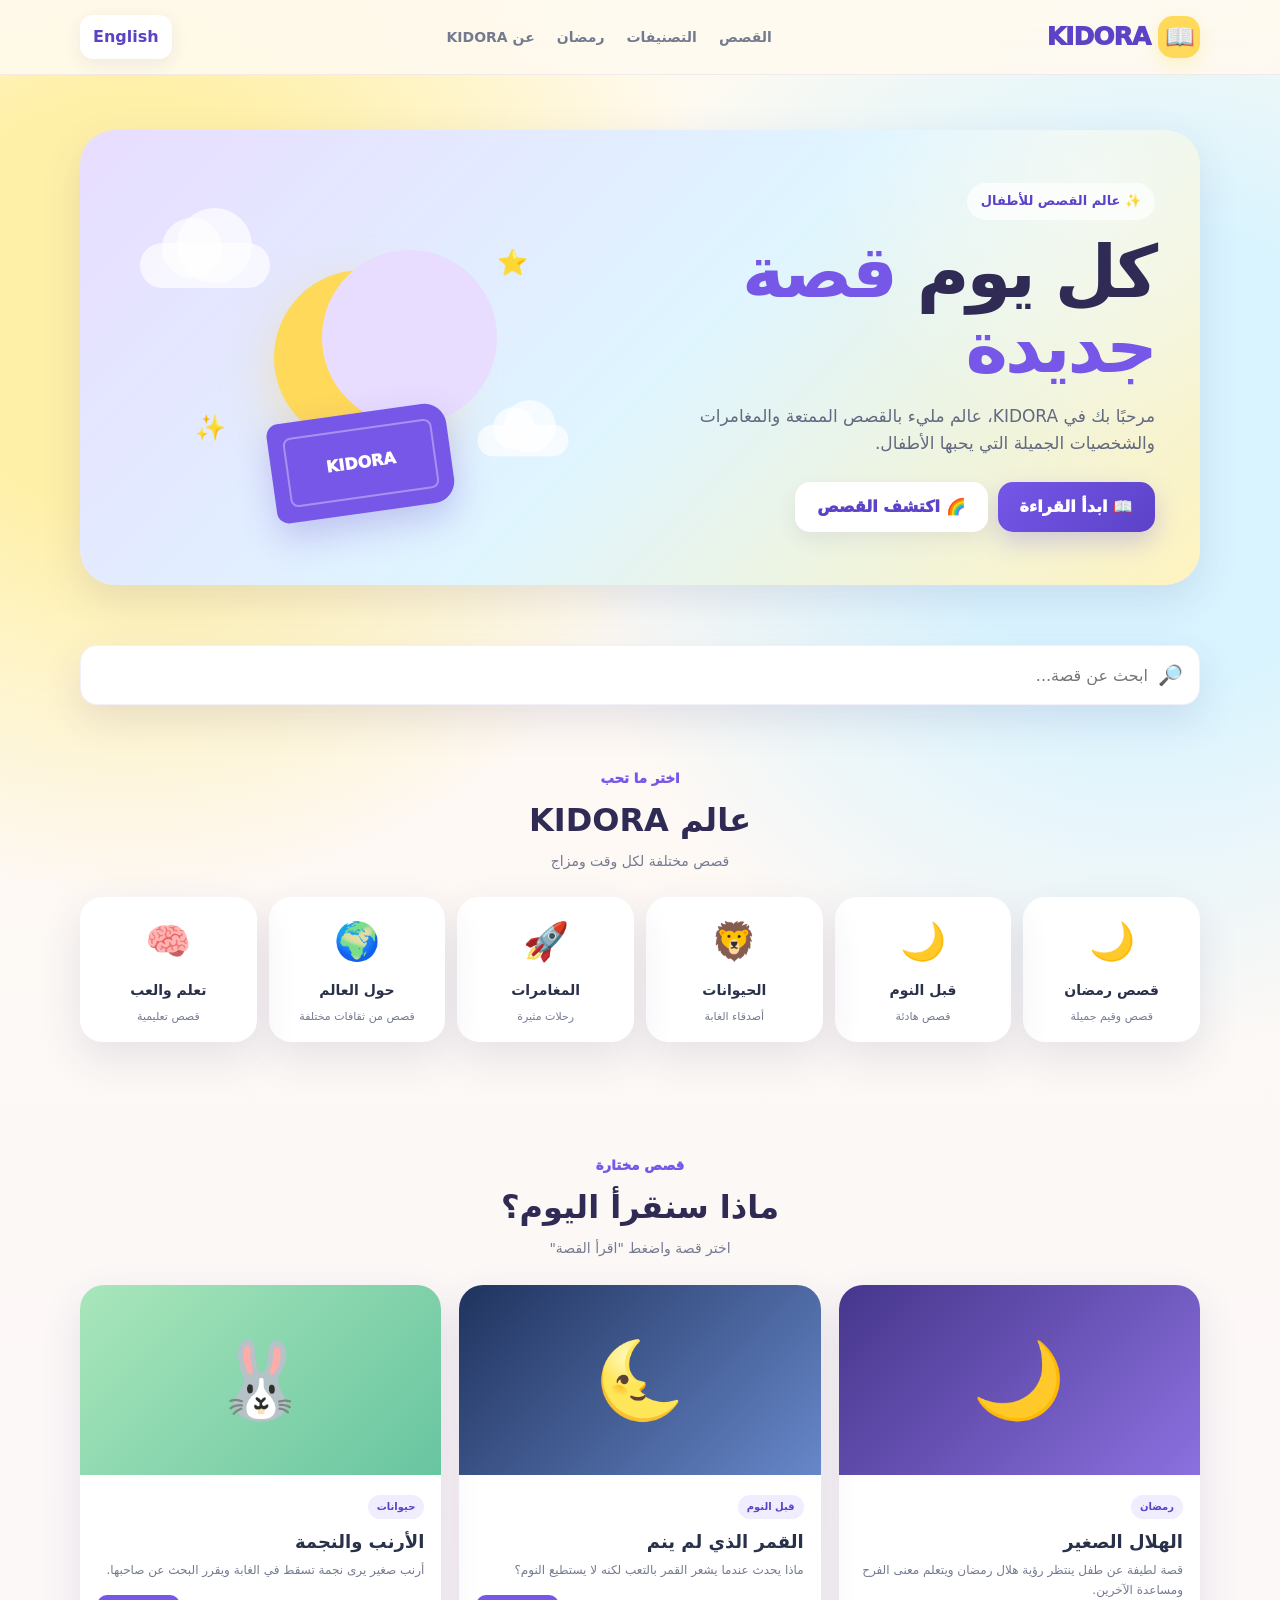
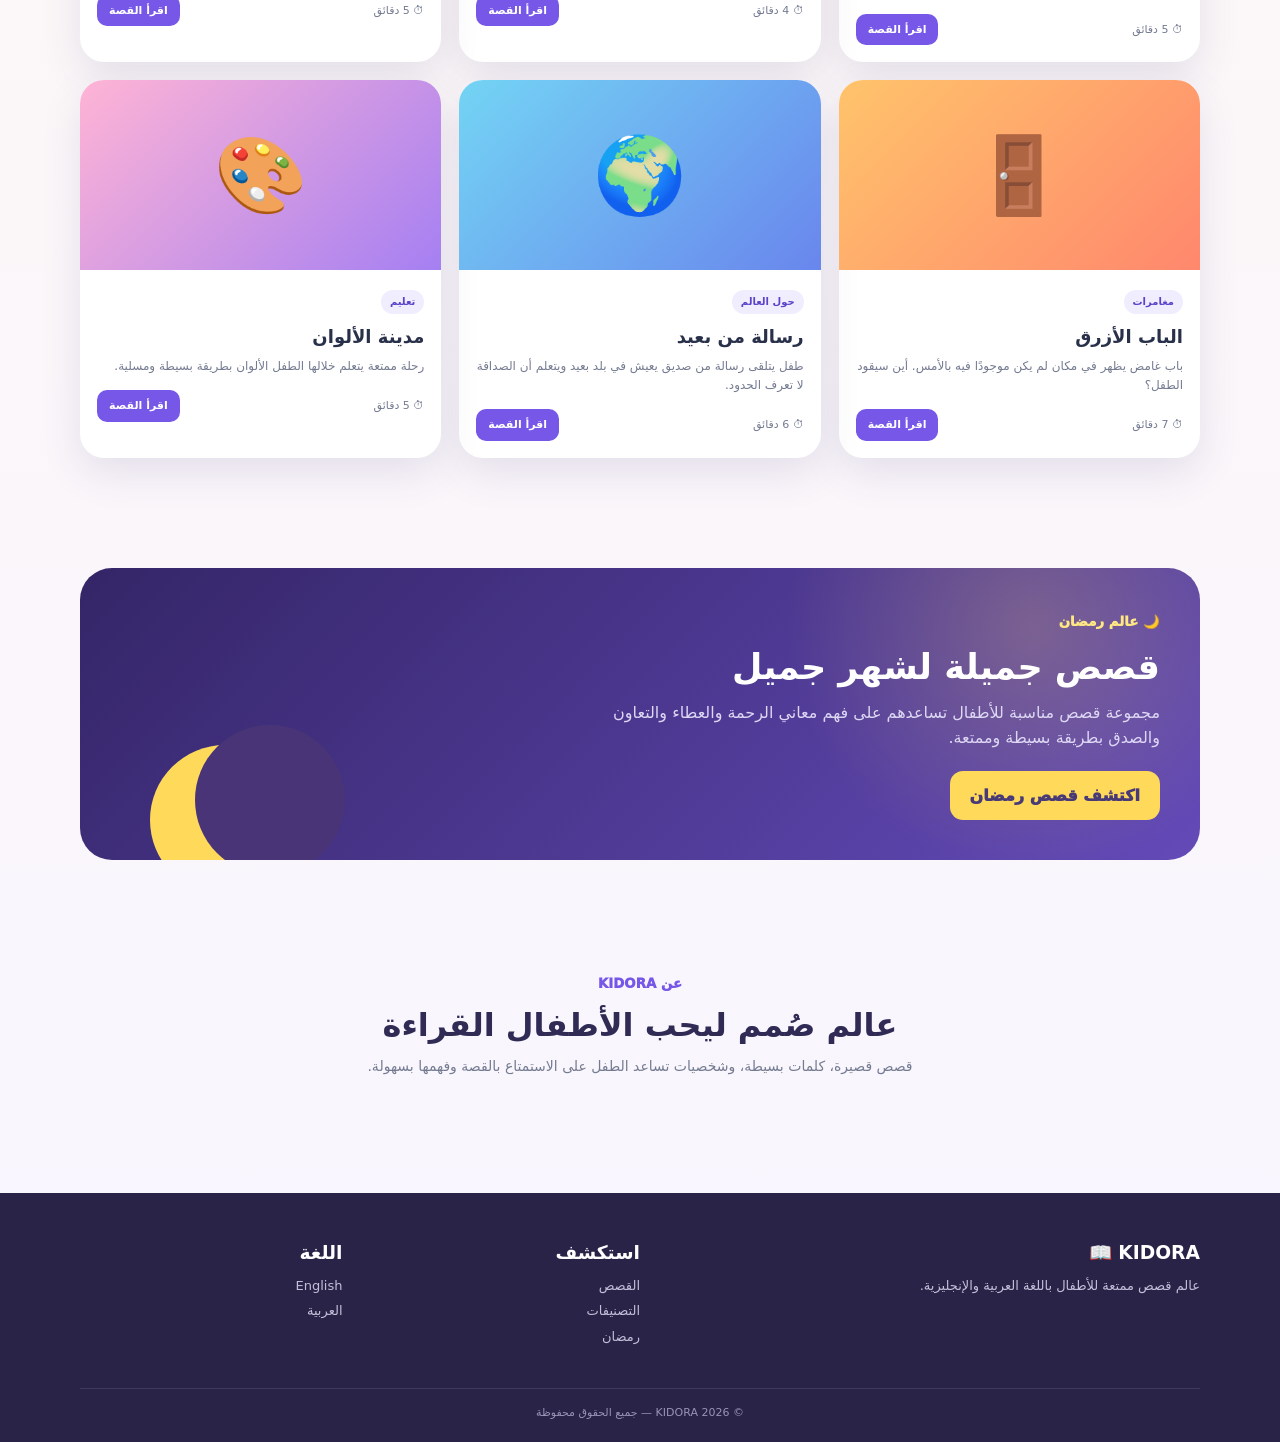
==== commit 3f99f46b: "Update print statement from 'Hello' to 'Goodbye'" ====
--- a/index.html
+++ b/index.html
@@ -1,1855 +1,1592 @@
 <!DOCTYPE html>
 <html lang="ar" dir="rtl">
 <head>
-<meta charset="UTF-8">
-<meta name="viewport" content="width=device-width,initial-scale=1.0">
-<meta name="theme-color" content="#07090f">
-<title>THE VEIL | الحجاب — ODDORA</title>
-
-<style>
-*{box-sizing:border-box;margin:0;padding:0}
-
-:root{
-  --bg:#05070b;
-  --panel:#0c111a;
-  --panel2:#111927;
-  --text:#edf2f7;
-  --muted:#8f9aaa;
-  --line:#263244;
-  --accent:#7c5cff;
-  --accent2:#16d9c5;
-  --danger:#d94d68;
-}
-
-html{scroll-behavior:smooth}
-
-body{
-  min-height:100vh;
-  background:
-    radial-gradient(circle at 20% 10%,rgba(124,92,255,.13),transparent 30%),
-    radial-gradient(circle at 80% 80%,rgba(22,217,197,.07),transparent 30%),
-    linear-gradient(135deg,#04060a,#090d14 55%,#05070b);
-  color:var(--text);
-  font-family:Arial,"Tahoma",sans-serif;
-  overflow-x:hidden;
-}
-
-button{
-  font:inherit;
-  cursor:pointer;
-}
-
-.app{
-  min-height:100vh;
-  display:flex;
-  flex-direction:column;
-}
-
-header{
-  position:sticky;
-  top:0;
-  z-index:50;
-  backdrop-filter:blur(18px);
-  background:rgba(5,7,11,.78);
-  border-bottom:1px solid rgba(255,255,255,.06);
-}
-
-.nav{
-  width:min(1150px,94%);
-  margin:auto;
-  min-height:70px;
-  display:flex;
-  align-items:center;
-  justify-content:space-between;
-  gap:15px;
-}
-
-.logo{
-  display:flex;
-  align-items:center;
-  gap:10px;
-}
-
-.logo-mark{
-  width:42px;
-  height:42px;
-  border-radius:13px;
-  display:grid;
-  place-items:center;
-  background:linear-gradient(135deg,var(--accent),#291b75);
-  box-shadow:0 0 28px rgba(124,92,255,.25);
-  font-weight:900;
-}
-
-.logo-text{
-  font-size:18px;
-  font-weight:900;
-  letter-spacing:2px;
-}
-
-.logo-sub{
-  display:block;
-  color:var(--muted);
-  font-size:9px;
-  letter-spacing:2px;
-  margin-top:2px;
-}
-
-.nav-actions{
-  display:flex;
-  gap:8px;
-}
-
-.icon-btn{
-  border:1px solid var(--line);
-  background:rgba(255,255,255,.04);
-  color:white;
-  border-radius:11px;
-  min-width:43px;
-  height:43px;
-}
-
-.icon-btn:hover{
-  border-color:var(--accent);
-}
-
-main{
-  width:min(1150px,94%);
-  margin:0 auto;
-  flex:1;
-}
-
-.hero{
-  min-height:calc(100vh - 70px);
-  display:grid;
-  place-items:center;
-  position:relative;
-  padding:50px 0;
-}
-
-.hero::before{
-  content:"";
-  position:absolute;
-  inset:8% 10%;
-  background:
-    linear-gradient(rgba(5,7,11,.25),rgba(5,7,11,.85)),
-    radial-gradient(circle at 50% 30%,rgba(124,92,255,.18),transparent 35%);
-  pointer-events:none;
-}
-
-.hero-content{
-  position:relative;
-  max-width:850px;
-  text-align:center;
-}
-
-.badge{
-  display:inline-flex;
-  padding:8px 14px;
-  border:1px solid rgba(124,92,255,.35);
-  background:rgba(124,92,255,.08);
-  border-radius:999px;
-  color:#c9c0ff;
-  font-size:12px;
-  margin-bottom:20px;
-}
-
-h1{
-  font-size:clamp(48px,11vw,100px);
-  line-height:.9;
-  letter-spacing:7px;
-  font-weight:1000;
-  text-shadow:0 0 40px rgba(124,92,255,.18);
-}
-
-.hero-ar{
-  margin-top:18px;
-  font-size:clamp(25px,5vw,42px);
-  font-weight:800;
-}
-
-.hero-desc{
-  max-width:650px;
-  margin:22px auto;
-  color:#aab3c1;
-  line-height:1.9;
-  font-size:15px;
-}
-
-.buttons{
-  display:flex;
-  flex-wrap:wrap;
-  justify-content:center;
-  gap:12px;
-  margin-top:28px;
-}
-
-.btn{
-  border:0;
-  padding:14px 24px;
-  border-radius:13px;
-  color:white;
-  font-weight:800;
-  transition:.2s;
-}
-
-.btn:hover{
-  transform:translateY(-2px);
-}
-
-.primary{
-  background:linear-gradient(135deg,var(--accent),#4932c7);
-  box-shadow:0 10px 35px rgba(124,92,255,.22);
-}
-
-.secondary{
-  background:#121a27;
-  border:1px solid var(--line);
-}
-
-.danger{
-  background:#24101a;
-  border:1px solid #562335;
-  color:#ff9bad;
-}
-
-.game{
-  display:none;
-  padding:30px 0 60px;
-}
-
-.game.active{
-  display:block;
-}
-
-.top-info{
-  display:flex;
-  align-items:center;
-  justify-content:space-between;
-  gap:10px;
-  margin-bottom:15px;
-  flex-wrap:wrap;
-}
-
-.chapter-label{
-  color:#a99cff;
-  font-size:13px;
-  font-weight:800;
-}
-
-.progress-wrap{
-  flex:1;
-  max-width:400px;
-  height:6px;
-  background:#17202d;
-  border-radius:10px;
-  overflow:hidden;
-}
-
-.progress{
-  height:100%;
-  width:8.33%;
-  background:linear-gradient(90deg,var(--accent),var(--accent2));
-  transition:.4s;
-}
-
-.story-card{
-  position:relative;
-  min-height:650px;
-  overflow:hidden;
-  border:1px solid rgba(255,255,255,.08);
-  border-radius:25px;
-  background:
-    linear-gradient(180deg,rgba(8,11,17,.65),rgba(8,11,17,.98)),
-    radial-gradient(circle at 50% 15%,rgba(124,92,255,.16),transparent 35%);
-  box-shadow:0 25px 80px rgba(0,0,0,.35);
-}
-
-.scene{
-  min-height:650px;
-  padding:45px clamp(20px,6vw,70px);
-  display:flex;
-  flex-direction:column;
-  justify-content:center;
-}
-
-.scene-number{
-  color:var(--accent2);
-  font-size:12px;
-  letter-spacing:2px;
-  margin-bottom:14px;
-}
-
-.scene h2{
-  font-size:clamp(28px,5vw,52px);
-  margin-bottom:18px;
-  line-height:1.1;
-}
-
-.scene p{
-  color:#b9c1cd;
-  font-size:16px;
-  line-height:2;
-  max-width:780px;
-  white-space:pre-line;
-}
-
-.story-meta{
-  display:flex;
-  flex-wrap:wrap;
-  gap:8px;
-  margin:25px 0;
-}
-
-.meta{
-  padding:7px 11px;
-  border-radius:9px;
-  background:#101925;
-  border:1px solid #202d3f;
-  color:#9da9b9;
-  font-size:11px;
-}
-
-.choices{
-  display:grid;
-  gap:10px;
-  margin-top:25px;
-  max-width:800px;
-}
-
-.choice{
-  width:100%;
-  text-align:right;
-  background:rgba(255,255,255,.035);
-  color:#eef2f7;
-  border:1px solid #263244;
-  padding:16px 18px;
-  border-radius:13px;
-  transition:.2s;
-}
-
-.choice:hover{
-  border-color:var(--accent);
-  background:rgba(124,92,255,.08);
-  transform:translateX(-3px);
-}
-
-.ltr .choice{
-  text-align:left;
-}
-
-.inventory{
-  margin-top:30px;
-  padding:18px;
-  background:#090e16;
-  border:1px solid #1c2736;
-  border-radius:16px;
-}
-
-.inventory-title{
-  color:#8793a5;
-  font-size:12px;
-  margin-bottom:10px;
-}
-
-.items{
-  display:flex;
-  flex-wrap:wrap;
-  gap:8px;
-}
-
-.item{
-  padding:7px 10px;
-  border-radius:8px;
-  background:#121b28;
-  color:#c8d0db;
-  font-size:11px;
-}
-
-.clue{
-  margin-top:25px;
-  padding:17px;
-  border-right:3px solid var(--accent2);
-  background:rgba(22,217,197,.045);
-  color:#b7c9c9;
-  border-radius:10px;
-  line-height:1.8;
-}
-
-.ltr .clue{
-  border-right:0;
-  border-left:3px solid var(--accent2);
-}
-
-.ad-space{
-  margin:18px 0;
-  min-height:80px;
-  display:grid;
-  place-items:center;
-  border:1px dashed #253142;
-  border-radius:14px;
-  color:#536074;
-  font-size:11px;
-  background:rgba(255,255,255,.015);
-}
-
-.chapter-list{
-  margin-top:20px;
-  display:grid;
-  grid-template-columns:repeat(4,1fr);
-  gap:10px;
-}
-
-.chapter{
-  padding:14px;
-  border:1px solid #1d2939;
-  border-radius:12px;
-  background:#0b111a;
-  color:#69778b;
-  font-size:12px;
-}
-
-.chapter.unlocked{
-  color:#c8d0dc;
-  border-color:#303e54;
-}
-
-.chapter.current{
-  border-color:var(--accent);
-  color:white;
-  background:rgba(124,92,255,.08);
-}
-
-footer{
-  padding:30px 15px;
-  text-align:center;
-  color:#596679;
-  font-size:11px;
-  border-top:1px solid rgba(255,255,255,.05);
-}
-
-.modal{
-  position:fixed;
-  inset:0;
-  z-index:100;
-  display:none;
-  place-items:center;
-  padding:20px;
-  background:rgba(0,0,0,.7);
-  backdrop-filter:blur(8px);
-}
-
-.modal.show{
-  display:grid;
-}
-
-.modal-box{
-  width:min(450px,100%);
-  background:#0c121c;
-  border:1px solid #29364a;
-  border-radius:20px;
-  padding:25px;
-  box-shadow:0 30px 100px rgba(0,0,0,.55);
-}
-
-.modal-box h3{
-  margin-bottom:10px;
-}
-
-.modal-box p{
-  color:#8f9baa;
-  line-height:1.8;
-  margin-bottom:20px;
-}
-
-.modal-actions{
-  display:flex;
-  gap:10px;
-}
-
-.modal-actions button{
-  flex:1;
-}
-
-.hidden{
-  display:none!important;
-}
-
-@media(max-width:700px){
-  .nav{
-    min-height:62px;
-  }
-
-  .logo-text{
-    font-size:15px;
-  }
-
-  .hero{
-    min-height:calc(100vh - 62px);
-  }
-
-  h1{
-    letter-spacing:4px;
-  }
-
-  .story-card,
-  .scene{
-    min-height:620px;
-  }
-
-  .scene{
-    padding:32px 20px;
-  }
-
-  .chapter-list{
-    grid-template-columns:repeat(2,1fr);
-  }
-
-  .progress-wrap{
-    order:3;
-    flex-basis:100%;
-    max-width:none;
-  }
-}
-</style>
+  <meta charset="UTF-8">
+  <meta name="viewport" content="width=device-width, initial-scale=1.0">
+  <meta name="theme-color" content="#6c5ce7">
+
+  <title>KIDORA | قصص أطفال ممتعة</title>
+
+  <meta
+    name="description"
+    content="KIDORA عالم قصص ممتعة للأطفال بالعربية والإنجليزية."
+  >
+
+  <style>
+    :root {
+      --purple: #7657e8;
+      --purple-dark: #5b42c7;
+      --yellow: #ffd95a;
+      --orange: #ff9f43;
+      --pink: #ff7eb6;
+      --blue: #63c7ff;
+      --green: #61d69b;
+
+      --cream: #fffaf0;
+      --white: #ffffff;
+      --text: #29304a;
+      --muted: #747b91;
+
+      --radius: 24px;
+      --shadow: 0 15px 40px rgba(67, 54, 120, .12);
+    }
+
+    * {
+      box-sizing: border-box;
+      margin: 0;
+      padding: 0;
+    }
+
+    html {
+      scroll-behavior: smooth;
+    }
+
+    body {
+      min-height: 100vh;
+      background:
+        radial-gradient(circle at 10% 10%, #fff0a8 0 7%, transparent 20%),
+        radial-gradient(circle at 90% 15%, #d9f4ff 0 8%, transparent 21%),
+        linear-gradient(180deg, #fffaf0 0%, #f8f5ff 100%);
+      color: var(--text);
+      font-family:
+        system-ui,
+        -apple-system,
+        BlinkMacSystemFont,
+        "Segoe UI",
+        Arial,
+        sans-serif;
+      line-height: 1.6;
+    }
+
+    button,
+    input {
+      font: inherit;
+    }
+
+    button {
+      cursor: pointer;
+    }
+
+    a {
+      text-decoration: none;
+      color: inherit;
+    }
+
+    .container {
+      width: min(1120px, 92%);
+      margin: auto;
+    }
+
+    /* HEADER */
+
+    .header {
+      position: sticky;
+      top: 0;
+      z-index: 100;
+      background: rgba(255, 250, 240, .88);
+      backdrop-filter: blur(15px);
+      border-bottom: 1px solid rgba(91, 66, 199, .08);
+    }
+
+    .header-inner {
+      min-height: 74px;
+      display: flex;
+      align-items: center;
+      justify-content: space-between;
+      gap: 20px;
+    }
+
+    .logo {
+      display: flex;
+      align-items: center;
+      gap: 8px;
+      font-size: 25px;
+      font-weight: 1000;
+      color: var(--purple-dark);
+      letter-spacing: -1px;
+    }
+
+    .logo-icon {
+      width: 42px;
+      height: 42px;
+      display: grid;
+      place-items: center;
+      background: var(--yellow);
+      border-radius: 15px;
+      font-size: 24px;
+      box-shadow: 0 7px 18px rgba(255, 217, 90, .3);
+    }
+
+    .nav {
+      display: flex;
+      align-items: center;
+      gap: 22px;
+    }
+
+    .nav a {
+      color: var(--muted);
+      font-size: 14px;
+      font-weight: 800;
+    }
+
+    .nav a:hover {
+      color: var(--purple);
+    }
+
+    .header-actions {
+      display: flex;
+      align-items: center;
+      gap: 8px;
+    }
+
+    .language-btn,
+    .menu-btn {
+      border: 0;
+      background: var(--white);
+      color: var(--purple-dark);
+      border-radius: 13px;
+      padding: 9px 13px;
+      font-weight: 900;
+      box-shadow: 0 5px 18px rgba(67, 54, 120, .08);
+    }
+
+    .menu-btn {
+      display: none;
+      font-size: 20px;
+    }
+
+    /* HERO */
+
+    .hero {
+      padding: 55px 0 35px;
+    }
+
+    .hero-box {
+      min-height: 455px;
+      position: relative;
+      overflow: hidden;
+
+      display: grid;
+      grid-template-columns: 1.05fr .95fr;
+      align-items: center;
+      gap: 35px;
+
+      padding: 45px;
+
+      border-radius: 35px;
+
+      background:
+        radial-gradient(circle at 90% 10%, rgba(255,255,255,.45), transparent 25%),
+        linear-gradient(135deg, #e8ddff, #dff5ff 52%, #fff3bf);
+
+      box-shadow: var(--shadow);
+    }
+
+    .hero-text {
+      position: relative;
+      z-index: 2;
+    }
+
+    .hero-label {
+      display: inline-block;
+      background: rgba(255,255,255,.72);
+      color: var(--purple-dark);
+      padding: 8px 14px;
+      border-radius: 999px;
+      font-size: 13px;
+      font-weight: 900;
+      margin-bottom: 15px;
+    }
+
+    .hero h1 {
+      font-size: clamp(42px, 7vw, 72px);
+      line-height: 1.05;
+      letter-spacing: -3px;
+      color: #302b55;
+    }
+
+    .hero h1 span {
+      color: var(--purple);
+    }
+
+    .hero p {
+      max-width: 570px;
+      margin-top: 17px;
+      color: #626980;
+      font-size: 17px;
+    }
+
+    .hero-buttons {
+      display: flex;
+      gap: 10px;
+      flex-wrap: wrap;
+      margin-top: 25px;
+    }
+
+    .primary-btn,
+    .secondary-btn {
+      border: 0;
+      border-radius: 15px;
+      min-height: 50px;
+      padding: 0 22px;
+      font-weight: 950;
+    }
+
+    .primary-btn {
+      color: white;
+      background: linear-gradient(135deg, var(--purple), var(--purple-dark));
+      box-shadow: 0 10px 25px rgba(108, 92, 231, .28);
+    }
+
+    .secondary-btn {
+      background: white;
+      color: var(--purple-dark);
+      box-shadow: 0 8px 20px rgba(67, 54, 120, .08);
+    }
+
+    .hero-art {
+      min-height: 340px;
+      position: relative;
+      display: grid;
+      place-items: center;
+    }
+
+    .cloud {
+      position: absolute;
+      background: rgba(255,255,255,.7);
+      border-radius: 999px;
+      width: 130px;
+      height: 45px;
+    }
+
+    .cloud::before,
+    .cloud::after {
+      content: "";
+      position: absolute;
+      background: inherit;
+      border-radius: 50%;
+    }
+
+    .cloud::before {
+      width: 60px;
+      height: 60px;
+      left: 22px;
+      top: -25px;
+    }
+
+    .cloud::after {
+      width: 75px;
+      height: 75px;
+      right: 18px;
+      top: -35px;
+    }
+
+    .cloud-one {
+      top: 55px;
+      left: 15px;
+    }
+
+    .cloud-two {
+      bottom: 65px;
+      right: 10px;
+      transform: scale(.7);
+    }
+
+    .moon {
+      width: 175px;
+      height: 175px;
+      border-radius: 50%;
+      background: var(--yellow);
+      position: relative;
+      box-shadow: 0 20px 55px rgba(255, 191, 45, .3);
+    }
+
+    .moon::after {
+      content: "";
+      position: absolute;
+      width: 175px;
+      height: 175px;
+      background: #e8ddff;
+      border-radius: 50%;
+      left: 48px;
+      top: -20px;
+    }
+
+    .star {
+      position: absolute;
+      color: #fff;
+      font-size: 25px;
+      animation: float 3s ease-in-out infinite;
+    }
+
+    .star-one {
+      top: 55px;
+      right: 70px;
+    }
+
+    .star-two {
+      bottom: 80px;
+      left: 70px;
+      animation-delay: 1s;
+    }
+
+    .book {
+      position: absolute;
+      bottom: 15px;
+      width: 180px;
+      height: 100px;
+      background: var(--purple);
+      border-radius: 12px 22px 22px 12px;
+      transform: rotate(-8deg);
+      box-shadow: 0 15px 35px rgba(91, 66, 199, .25);
+    }
+
+    .book::before {
+      content: "KIDORA";
+      position: absolute;
+      inset: 15px;
+      display: grid;
+      place-items: center;
+      color: white;
+      font-weight: 1000;
+      border: 2px solid rgba(255,255,255,.35);
+      border-radius: 8px;
+    }
+
+    @keyframes float {
+      50% {
+        transform: translateY(-10px);
+      }
+    }
+
+    /* SEARCH */
+
+    .search-wrap {
+      margin: 25px 0 5px;
+    }
+
+    .search {
+      display: flex;
+      align-items: center;
+      gap: 10px;
+      background: white;
+      border: 1px solid rgba(91, 66, 199, .08);
+      border-radius: 17px;
+      padding: 5px 16px;
+      box-shadow: var(--shadow);
+    }
+
+    .search span {
+      font-size: 20px;
+    }
+
+    .search input {
+      width: 100%;
+      height: 48px;
+      border: 0;
+      outline: 0;
+      background: transparent;
+      color: var(--text);
+    }
+
+    /* SECTION */
+
+    .section {
+      padding: 55px 0;
+    }
+
+    .section-title {
+      text-align: center;
+      margin-bottom: 25px;
+    }
+
+    .section-title small {
+      color: var(--purple);
+      font-weight: 1000;
+    }
+
+    .section-title h2 {
+      margin-top: 4px;
+      font-size: 32px;
+      color: #302b55;
+    }
+
+    .section-title p {
+      color: var(--muted);
+      font-size: 14px;
+      margin-top: 4px;
+    }
+
+    /* CATEGORIES */
+
+    .categories {
+      display: grid;
+      grid-template-columns: repeat(6, 1fr);
+      gap: 12px;
+    }
+
+    .category {
+      border: 0;
+      min-height: 130px;
+      padding: 15px 8px;
+      border-radius: 22px;
+      background: white;
+      box-shadow: var(--shadow);
+      color: var(--text);
+      transition: .2s ease;
+    }
+
+    .category:hover {
+      transform: translateY(-5px);
+    }
+
+    .category-icon {
+      font-size: 37px;
+      display: block;
+      margin-bottom: 8px;
+    }
+
+    .category strong {
+      display: block;
+      font-size: 14px;
+    }
+
+    .category small {
+      color: var(--muted);
+      font-size: 11px;
+    }
+
+    /* STORIES */
+
+    .stories {
+      display: grid;
+      grid-template-columns: repeat(3, 1fr);
+      gap: 18px;
+    }
+
+    .story {
+      background: white;
+      border-radius: var(--radius);
+      overflow: hidden;
+      box-shadow: var(--shadow);
+      transition: .25s ease;
+    }
+
+    .story:hover {
+      transform: translateY(-5px);
+    }
+
+    .story-cover {
+      height: 190px;
+      display: grid;
+      place-items: center;
+      position: relative;
+      font-size: 75px;
+    }
+
+    .cover-ramadan {
+      background: linear-gradient(135deg, #46368c, #8b70df);
+    }
+
+    .cover-sleep {
+      background: linear-gradient(135deg, #20335e, #6787c9);
+    }
+
+    .cover-animal {
+      background: linear-gradient(135deg, #a9e6bb, #68c5a0);
+    }
+
+    .cover-adventure {
+      background: linear-gradient(135deg, #ffc46b, #ff876d);
+    }
+
+    .cover-world {
+      background: linear-gradient(135deg, #73d4f4, #6986ed);
+    }
+
+    .cover-learn {
+      background: linear-gradient(135deg, #ffb4d5, #a57ff2);
+    }
+
+    .story-body {
+      padding: 17px;
+    }
+
+    .story-tag {
+      display: inline-block;
+      padding: 4px 9px;
+      border-radius: 999px;
+      background: #f0edff;
+      color: var(--purple-dark);
+      font-size: 10px;
+      font-weight: 900;
+    }
+
+    .story h3 {
+      margin-top: 9px;
+      font-size: 18px;
+    }
+
+    .story p {
+      margin-top: 5px;
+      color: var(--muted);
+      font-size: 12px;
+    }
+
+    .story-footer {
+      display: flex;
+      justify-content: space-between;
+      align-items: center;
+      margin-top: 14px;
+    }
+
+    .story-time {
+      color: var(--muted);
+      font-size: 11px;
+    }
+
+    .read-btn {
+      border: 0;
+      border-radius: 10px;
+      padding: 7px 12px;
+      background: var(--purple);
+      color: white;
+      font-size: 11px;
+      font-weight: 900;
+    }
+
+    /* RAMADAN */
+
+    .ramadan {
+      background:
+        radial-gradient(circle at 85% 20%, rgba(255,217,90,.22), transparent 25%),
+        linear-gradient(135deg, #342567, #634ab8);
+      color: white;
+      border-radius: 32px;
+      padding: 40px;
+      position: relative;
+      overflow: hidden;
+    }
+
+    .ramadan-content {
+      max-width: 620px;
+    }
+
+    .ramadan small {
+      color: #ffe783;
+      font-weight: 1000;
+    }
+
+    .ramadan h2 {
+      font-size: 35px;
+      margin: 5px 0;
+    }
+
+    .ramadan p {
+      color: #ddd7f4;
+      max-width: 560px;
+    }
+
+    .ramadan-btn {
+      margin-top: 20px;
+      border: 0;
+      background: var(--yellow);
+      color: #473a76;
+      padding: 12px 20px;
+      border-radius: 13px;
+      font-weight: 1000;
+    }
+
+    .ramadan-moon {
+      position: absolute;
+      width: 150px;
+      height: 150px;
+      border-radius: 50%;
+      background: var(--yellow);
+      left: 70px;
+      bottom: -35px;
+    }
+
+    .ramadan-moon::after {
+      content: "";
+      position: absolute;
+      width: 150px;
+      height: 150px;
+      background: #483477;
+      border-radius: 50%;
+      left: 45px;
+      top: -20px;
+    }
+
+    /* FOOTER */
+
+    footer {
+      margin-top: 35px;
+      background: #292348;
+      color: white;
+      padding: 45px 0 20px;
+    }
+
+    .footer-inner {
+      display: grid;
+      grid-template-columns: 2fr 1fr 1fr;
+      gap: 35px;
+    }
+
+    footer h3 {
+      margin-bottom: 8px;
+    }
+
+    footer p,
+    footer a {
+      color: #c4bfd9;
+      font-size: 13px;
+    }
+
+    footer a {
+      display: block;
+      margin: 5px 0;
+    }
+
+    .copyright {
+      margin-top: 35px;
+      padding-top: 15px;
+      border-top: 1px solid rgba(255,255,255,.1);
+      color: #9993b5;
+      font-size: 11px;
+      text-align: center;
+    }
+
+    /* MOBILE */
+
+    @media (max-width: 900px) {
+
+      .hero-box {
+        grid-template-columns: 1fr;
+        text-align: center;
+        padding: 35px 25px;
+      }
+
+      .hero p {
+        margin-inline: auto;
+      }
+
+      .hero-buttons {
+        justify-content: center;
+      }
+
+      .hero-art {
+        min-height: 270px;
+      }
+
+      .categories {
+        grid-template-columns: repeat(3, 1fr);
+      }
+
+      .stories {
+        grid-template-columns: repeat(2, 1fr);
+      }
+
+      .footer-inner {
+        grid-template-columns: 1fr 1fr;
+      }
+    }
+
+    @media (max-width: 650px) {
+
+      .nav {
+        display: none;
+      }
+
+      .menu-btn {
+        display: block;
+      }
+
+      .hero {
+        padding-top: 25px;
+      }
+
+      .hero-box {
+        border-radius: 25px;
+        min-height: auto;
+      }
+
+      .hero h1 {
+        font-size: 43px;
+        letter-spacing: -2px;
+      }
+
+      .hero-art {
+        min-height: 220px;
+      }
+
+      .moon {
+        width: 125px;
+        height: 125px;
+      }
+
+      .moon::after {
+        width: 125px;
+        height: 125px;
+      }
+
+      .book {
+        width: 145px;
+        height: 80px;
+      }
+
+      .categories {
+        grid-template-columns: repeat(2, 1fr);
+      }
+
+      .stories {
+        grid-template-columns: 1fr;
+      }
+
+      .ramadan {
+        padding: 28px 22px;
+      }
+
+      .ramadan h2 {
+        font-size: 28px;
+      }
+
+      .ramadan-moon {
+        display: none;
+      }
+
+      .footer-inner {
+        grid-template-columns: 1fr;
+      }
+    }
+
+    @media (max-width: 420px) {
+
+      .logo {
+        font-size: 21px;
+      }
+
+      .logo-icon {
+        width: 37px;
+        height: 37px;
+      }
+
+      .language-btn {
+        padding: 8px 10px;
+      }
+
+      .hero h1 {
+        font-size: 37px;
+      }
+
+      .primary-btn,
+      .secondary-btn {
+        width: 100%;
+      }
+    }
+  </style>
 </head>
 
 <body>
 
-<div class="app">
-
-<header>
-  <div class="nav">
-    <div class="logo">
-      <div class="logo-mark">O</div>
-      <div>
-        <div class="logo-text">ODDORA</div>
-        <span class="logo-sub">ORIGINAL STORIES</span>
-      </div>
+<header class="header">
+  <div class="container header-inner">
+
+    <a href="index.html" class="logo">
+      <span class="logo-icon">📖</span>
+      KIDORA
+    </a>
+
+    <nav class="nav">
+      <a href="#stories">القصص</a>
+      <a href="#categories">التصنيفات</a>
+      <a href="#ramadan">رمضان</a>
+      <a href="#about">عن KIDORA</a>
+    </nav>
+
+    <div class="header-actions">
+      <button class="language-btn" id="languageBtn">
+        English
+      </button>
+
+      <button class="menu-btn" onclick="toggleMenu()">
+        ☰
+      </button>
     </div>
 
-    <div class="nav-actions">
-      <button class="icon-btn" id="langBtn" onclick="toggleLanguage()">EN</button>
-      <button class="icon-btn" onclick="openReset()">↻</button>
-    </div>
   </div>
 </header>
 
+
 <main>
 
-<section class="hero" id="home">
-  <div class="hero-content">
-    <div class="badge" id="heroBadge">ODDORA ORIGINAL • INTERACTIVE STORY</div>
-
-    <h1>THE VEIL</h1>
-
-    <div class="hero-ar" id="heroTitle">الحِجَاب</div>
-
-    <p class="hero-desc" id="heroDesc">
-      قصة غموض تفاعلية تدور في مدينة قديمة يخفي سكانها سرًا لم يكن من المفترض أن تكتشفه.
-      كل قرار تتخذه يغير ما ستراه لاحقًا.
-    </p>
-
-    <div class="buttons">
-      <button class="btn primary" onclick="startGame()" id="startBtn">ابدأ القصة</button>
-      <button class="btn secondary" onclick="continueGame()" id="continueBtn">متابعة</button>
+  <!-- HERO -->
+
+  <section class="hero">
+    <div class="container">
+
+      <div class="hero-box">
+
+        <div class="hero-text">
+
+          <span class="hero-label">
+            ✨ عالم القصص للأطفال
+          </span>
+
+          <h1>
+            كل يوم
+            <span>قصة جديدة</span>
+          </h1>
+
+          <p>
+            مرحبًا بك في KIDORA، عالم مليء بالقصص الممتعة
+            والمغامرات والشخصيات الجميلة التي يحبها الأطفال.
+          </p>
+
+          <div class="hero-buttons">
+
+            <button
+              class="primary-btn"
+              onclick="scrollToStories()"
+            >
+              📖 ابدأ القراءة
+            </button>
+
+            <button
+              class="secondary-btn"
+              onclick="scrollToCategories()"
+            >
+              🌈 اكتشف القصص
+            </button>
+
+          </div>
+
+        </div>
+
+
+        <div class="hero-art">
+
+          <div class="cloud cloud-one"></div>
+          <div class="cloud cloud-two"></div>
+
+          <div class="star star-one">⭐</div>
+          <div class="star star-two">✨</div>
+
+          <div class="moon"></div>
+
+          <div class="book"></div>
+
+        </div>
+
+      </div>
+
     </div>
-
-    <div class="story-meta" style="justify-content:center;margin-top:25px">
-      <span class="meta" id="meta1">12 فصل</span>
-      <span class="meta" id="meta2">نهايات متعددة</span>
-      <span class="meta" id="meta3">حفظ تلقائي</span>
-      <span class="meta" id="meta4">عربي / English</span>
+  </section>
+
+
+  <!-- SEARCH -->
+
+  <section class="search-wrap">
+    <div class="container">
+
+      <div class="search">
+
+        <span>🔎</span>
+
+        <input
+          id="searchInput"
+          type="search"
+          placeholder="ابحث عن قصة..."
+          oninput="searchStories()"
+        >
+
+      </div>
+
     </div>
+  </section>
+
+
+  <!-- CATEGORIES -->
+
+  <section class="section" id="categories">
+
+    <div class="container">
+
+      <div class="section-title">
+        <small>اختر ما تحب</small>
+        <h2>عالم KIDORA</h2>
+        <p>قصص مختلفة لكل وقت ومزاج</p>
+      </div>
+
+
+      <div class="categories">
+
+        <button
+          class="category"
+          onclick="filterStories('ramadan')"
+        >
+          <span class="category-icon">🌙</span>
+          <strong>قصص رمضان</strong>
+          <small>قصص وقيم جميلة</small>
+        </button>
+
+
+        <button
+          class="category"
+          onclick="filterStories('sleep')"
+        >
+          <span class="category-icon">🌙</span>
+          <strong>قبل النوم</strong>
+          <small>قصص هادئة</small>
+        </button>
+
+
+        <button
+          class="category"
+          onclick="filterStories('animals')"
+        >
+          <span class="category-icon">🦁</span>
+          <strong>الحيوانات</strong>
+          <small>أصدقاء الغابة</small>
+        </button>
+
+
+        <button
+          class="category"
+          onclick="filterStories('adventure')"
+        >
+          <span class="category-icon">🚀</span>
+          <strong>المغامرات</strong>
+          <small>رحلات مثيرة</small>
+        </button>
+
+
+        <button
+          class="category"
+          onclick="filterStories('world')"
+        >
+          <span class="category-icon">🌍</span>
+          <strong>حول العالم</strong>
+          <small>قصص من ثقافات مختلفة</small>
+        </button>
+
+
+        <button
+          class="category"
+          onclick="filterStories('learning')"
+        >
+          <span class="category-icon">🧠</span>
+          <strong>تعلم والعب</strong>
+          <small>قصص تعليمية</small>
+        </button>
+
+      </div>
+
+    </div>
+
+  </section>
+
+
+  <!-- STORIES -->
+
+  <section class="section" id="stories">
+
+    <div class="container">
+
+      <div class="section-title">
+        <small>قصص مختارة</small>
+        <h2>ماذا سنقرأ اليوم؟</h2>
+        <p>اختر قصة واضغط "اقرأ القصة"</p>
+      </div>
+
+
+      <div class="stories" id="storiesGrid">
+
+
+        <article
+          class="story"
+          data-category="ramadan"
+          data-title="الهلال الصغير"
+        >
+
+          <div class="story-cover cover-ramadan">
+            🌙
+          </div>
+
+          <div class="story-body">
+
+            <span class="story-tag">
+              رمضان
+            </span>
+
+            <h3>
+              الهلال الصغير
+            </h3>
+
+            <p>
+              قصة لطيفة عن طفل ينتظر رؤية هلال رمضان
+              ويتعلم معنى الفرح ومساعدة الآخرين.
+            </p>
+
+            <div class="story-footer">
+
+              <span class="story-time">
+                ⏱ 5 دقائق
+              </span>
+
+              <button
+                class="read-btn"
+                onclick="openStory('الهلال الصغير')"
+              >
+                اقرأ القصة
+              </button>
+
+            </div>
+
+          </div>
+
+        </article>
+
+
+        <article
+          class="story"
+          data-category="sleep"
+          data-title="القمر الذي لم ينم"
+        >
+
+          <div class="story-cover cover-sleep">
+            🌜
+          </div>
+
+          <div class="story-body">
+
+            <span class="story-tag">
+              قبل النوم
+            </span>
+
+            <h3>
+              القمر الذي لم ينم
+            </h3>
+
+            <p>
+              ماذا يحدث عندما يشعر القمر بالتعب
+              لكنه لا يستطيع النوم؟
+            </p>
+
+            <div class="story-footer">
+
+              <span class="story-time">
+                ⏱ 4 دقائق
+              </span>
+
+              <button
+                class="read-btn"
+                onclick="openStory('القمر الذي لم ينم')"
+              >
+                اقرأ القصة
+              </button>
+
+            </div>
+
+          </div>
+
+        </article>
+
+
+        <article
+          class="story"
+          data-category="animals"
+          data-title="الأرنب والنجمة"
+        >
+
+          <div class="story-cover cover-animal">
+            🐰
+          </div>
+
+          <div class="story-body">
+
+            <span class="story-tag">
+              حيوانات
+            </span>
+
+            <h3>
+              الأرنب والنجمة
+            </h3>
+
+            <p>
+              أرنب صغير يرى نجمة تسقط في الغابة
+              ويقرر البحث عن صاحبها.
+            </p>
+
+            <div class="story-footer">
+
+              <span class="story-time">
+                ⏱ 5 دقائق
+              </span>
+
+              <button
+                class="read-btn"
+                onclick="openStory('الأرنب والنجمة')"
+              >
+                اقرأ القصة
+              </button>
+
+            </div>
+
+          </div>
+
+        </article>
+
+
+        <article
+          class="story"
+          data-category="adventure"
+          data-title="الباب الأزرق"
+        >
+
+          <div class="story-cover cover-adventure">
+            🚪
+          </div>
+
+          <div class="story-body">
+
+            <span class="story-tag">
+              مغامرات
+            </span>
+
+            <h3>
+              الباب الأزرق
+            </h3>
+
+            <p>
+              باب غامض يظهر في مكان لم يكن موجودًا فيه
+              بالأمس. أين سيقود الطفل؟
+            </p>
+
+            <div class="story-footer">
+
+              <span class="story-time">
+                ⏱ 7 دقائق
+              </span>
+
+              <button
+                class="read-btn"
+                onclick="openStory('الباب الأزرق')"
+              >
+                اقرأ القصة
+              </button>
+
+            </div>
+
+          </div>
+
+        </article>
+
+
+        <article
+          class="story"
+          data-category="world"
+          data-title="رسالة من بعيد"
+        >
+
+          <div class="story-cover cover-world">
+            🌍
+          </div>
+
+          <div class="story-body">
+
+            <span class="story-tag">
+              حول العالم
+            </span>
+
+            <h3>
+              رسالة من بعيد
+            </h3>
+
+            <p>
+              طفل يتلقى رسالة من صديق يعيش في بلد بعيد
+              ويتعلم أن الصداقة لا تعرف الحدود.
+            </p>
+
+            <div class="story-footer">
+
+              <span class="story-time">
+                ⏱ 6 دقائق
+              </span>
+
+              <button
+                class="read-btn"
+                onclick="openStory('رسالة من بعيد')"
+              >
+                اقرأ القصة
+              </button>
+
+            </div>
+
+          </div>
+
+        </article>
+
+
+        <article
+          class="story"
+          data-category="learning"
+          data-title="مدينة الألوان"
+        >
+
+          <div class="story-cover cover-learn">
+            🎨
+          </div>
+
+          <div class="story-body">
+
+            <span class="story-tag">
+              تعليم
+            </span>
+
+            <h3>
+              مدينة الألوان
+            </h3>
+
+            <p>
+              رحلة ممتعة يتعلم خلالها الطفل الألوان
+              بطريقة بسيطة ومسلية.
+            </p>
+
+            <div class="story-footer">
+
+              <span class="story-time">
+                ⏱ 5 دقائق
+              </span>
+
+              <button
+                class="read-btn"
+                onclick="openStory('مدينة الألوان')"
+              >
+                اقرأ القصة
+              </button>
+
+            </div>
+
+          </div>
+
+        </article>
+
+
+      </div>
+
+    </div>
+
+  </section>
+
+
+  <!-- RAMADAN -->
+
+  <section class="section" id="ramadan">
+
+    <div class="container">
+
+      <div class="ramadan">
+
+        <div class="ramadan-content">
+
+          <small>🌙 عالم رمضان</small>
+
+          <h2>
+            قصص جميلة لشهر جميل
+          </h2>
+
+          <p>
+            مجموعة قصص مناسبة للأطفال تساعدهم على فهم
+            معاني الرحمة والعطاء والتعاون والصدق بطريقة
+            بسيطة وممتعة.
+          </p>
+
+          <button
+            class="ramadan-btn"
+            onclick="filterStories('ramadan')"
+          >
+            اكتشف قصص رمضان
+          </button>
+
+        </div>
+
+        <div class="ramadan-moon"></div>
+
+      </div>
+
+    </div>
+
+  </section>
+
+
+  <!-- ABOUT -->
+
+  <section class="section" id="about">
+
+    <div class="container">
+
+      <div class="section-title">
+
+        <small>عن KIDORA</small>
+
+        <h2>
+          عالم صُمم ليحب الأطفال القراءة
+        </h2>
+
+        <p>
+          قصص قصيرة، كلمات بسيطة، وشخصيات تساعد الطفل
+          على الاستمتاع بالقصة وفهمها بسهولة.
+        </p>
+
+      </div>
+
+    </div>
+
+  </section>
+
+</main>
+
+
+<footer>
+
+  <div class="container">
+
+    <div class="footer-inner">
+
+      <div>
+        <h3>KIDORA 📖</h3>
+
+        <p>
+          عالم قصص ممتعة للأطفال باللغة العربية والإنجليزية.
+        </p>
+      </div>
+
+      <div>
+        <h3>استكشف</h3>
+
+        <a href="#stories">القصص</a>
+        <a href="#categories">التصنيفات</a>
+        <a href="#ramadan">رمضان</a>
+      </div>
+
+      <div>
+        <h3>اللغة</h3>
+
+        <a href="#" onclick="switchLanguage();return false;">
+          English
+        </a>
+
+        <a href="#">
+          العربية
+        </a>
+      </div>
+
+    </div>
+
+    <div class="copyright">
+      © 2026 KIDORA — جميع الحقوق محفوظة
+    </div>
+
   </div>
-</section>
-
-<section class="game" id="game">
-
-  <div class="top-info">
-    <div class="chapter-label" id="chapterLabel">الفصل 1 من 12</div>
-    <div class="progress-wrap">
-      <div class="progress" id="progress"></div>
-    </div>
-  </div>
-
-  <div class="story-card">
-    <div class="scene" id="scene"></div>
-  </div>
-
-  <div class="ad-space">
-    مساحة إعلانية — سيتم ربطها بإعلانات الموقع بعد إضافة شبكة الإعلانات
-  </div>
-
-  <div class="chapter-list" id="chapterList"></div>
-
-</section>
-
-</main>
-
-<footer>
-  © 2026 THE VEIL — An ODDORA Original
+
 </footer>
 
-</div>
-
-<div class="modal" id="resetModal">
-  <div class="modal-box">
-    <h3 id="resetTitle">إعادة البداية؟</h3>
-    <p id="resetText">
-      سيتم حذف تقدم القصة والأدلة والاختيارات المحفوظة على هذا الجهاز.
-    </p>
-
-    <div class="modal-actions">
-      <button class="btn danger" onclick="resetGame()" id="resetYes">حذف التقدم</button>
-      <button class="btn secondary" onclick="closeReset()" id="resetNo">إلغاء</button>
-    </div>
-  </div>
-</div>
 
 <script>
 
-const DATA = {
-
-ar:{
-
-heroBadge:"ODDORA ORIGINAL • قصة تفاعلية",
-heroTitle:"الحِجَاب",
-heroDesc:"قصة غموض تفاعلية تدور في مدينة قديمة يخفي سكانها سرًا لم يكن من المفترض أن تكتشفه. كل قرار تتخذه يغير ما ستراه لاحقًا.",
-start:"ابدأ القصة",
-continue:"متابعة",
-chapters:"12 فصل",
-endings:"نهايات متعددة",
-save:"حفظ تلقائي",
-language:"عربي / English",
-chapter:"الفصل",
-inventory:"الأدلة والأشياء",
-noItems:"لا توجد أدلة بعد",
-resetTitle:"إعادة البداية؟",
-resetText:"سيتم حذف تقدم القصة والأدلة والاختيارات المحفوظة على هذا الجهاز.",
-resetYes:"حذف التقدم",
-resetNo:"إلغاء",
-ad:"مساحة إعلانية — سيتم ربطها بإعلانات الموقع بعد إضافة شبكة الإعلانات",
-ending:"نهاية القصة",
-
-scenes:{
-
-s1:{
-chapter:1,
-title:"البيت رقم 17",
-text:"الساعة 11:47 ليلًا.\n\nوصل آدم إلى آخر شارع في الحي القديم. المطر خفيف، والمدينة تبدو وكأنها خالية تمامًا.\n\nأمام البيت رقم 17 توجد لمبة واحدة مضاءة. لا سيارات. لا أصوات. فقط صوت المطر.\n\nوصلت رسالة من رقم مجهول:\n\n«إذا كنت تقرأ هذه الرسالة، فأنت وصلت إلى المكان الصحيح.»\n\nثم رسالة ثانية:\n\n«لا تثق بكل ما تراه.»",
-choices:[
-["يقترب من البيت","s1a"],
-["يتصل بالرقم المجهول","s1b"],
-["يغادر المكان","s1c"]
-]
-},
-
-s1a:{
-chapter:1,
-title:"المفتاح تحت المصباح",
-text:"تحت المصباح القديم يجد آدم مفتاحًا معدنيًا صغيرًا.\n\nيمسكه للحظة… فيشعر ببرودة غير طبيعية.\n\nالباب الأمامي مقفل.\n\nالمفتاح يناسب القفل.",
-items:["المفتاح البارد"],
-choices:[
-["يفتح الباب","s2"],
-["يترك المفتاح ويغادر","s1c"]
-]
-},
-
-s1b:{
-chapter:1,
-title:"الرقم المجهول",
-text:"يتصل آدم.\n\nيرن الهاتف مرة… مرتين… ثم يسمع صوتًا منخفضًا.\n\n«لا تدخل من الباب الأمامي.»\n\nآدم: «من أنت؟»\n\nالصوت: «أنت تعرفني.»\n\nينقطع الاتصال.\n\nبعد ثوانٍ تصل رسالة:\n\n«المفتاح تحت المصباح.»",
-items:["رقم مجهول"],
-choices:[
-["يبحث عن المفتاح","s1a"],
-["يغادر","s1c"]
-]
-},
-
-s1c:{
-chapter:1,
-title:"العودة",
-text:"يقرر آدم العودة.\n\nيمشي عدة أمتار، ثم يسمع صوت باب يُغلق خلفه.\n\nيلتفت.\n\nالبيت رقم 17 أصبح بابه مفتوحًا.\n\nثم يصل إشعار جديد:\n\n«كنت أتمنى ألا تختار هذا الطريق.»",
-choices:[
-["العودة إلى البيت","s2"],
-["الاستمرار في المغادرة","s1end"]
-]
-},
-
-s1end:{
-chapter:1,
-title:"نهاية الطريق",
-text:"عاد آدم إلى منزله.\n\nفي صباح اليوم التالي اختفى البيت رقم 17 من الحي.\n\nلا أحد يتذكر أنه كان موجودًا.\n\nلكن صورة قديمة ظهرت على هاتف آدم…\n\nوفيها هو واقف أمام البيت.\n\nالنهاية البديلة للفصل الأول.",
-ending:true,
-choices:[
-["ابدأ من جديد","restart"]
-]
-},
-
-s2:{
-chapter:1,
-title:"داخل البيت",
-text:"الباب يفتح بصوت طويل.\n\nالداخل مظلم، لكن هناك ضوء خافت يأتي من غرفة في نهاية الممر.\n\nعلى الطاولة ثلاث صور قديمة.\n\nوبجانبها ورقة واحدة:\n\n«واحدة من هذه الصور ليست صورة.»",
-items:["ثلاث صور قديمة"],
-choices:[
-["يفحص الصور","s3"],
-["يدخل الغرفة المضيئة","s4"],
-["يفتح باب القبو","s5"]
-]
-},
-
-s3:{
-chapter:2,
-title:"الصورة القديمة",
-text:"الصورة الأولى لشارع قديم.\n\nالثانية لرجل يقف أمام البيت.\n\nالثالثة… لآدم.\n\nيتجمد في مكانه.\n\nالصورة مؤرخة في سنة 2003.\n\nآدم كان طفلًا وقتها.\n\nلكن الصورة تظهره بنفس عمره الحالي.",
-items:["صورة آدم","دليل: تاريخ 2003"],
-choices:[
-["يقلب الصورة","s6"],
-["يحاول تصويرها بهاتفه","s7"],
-["يترك الصور","s4"]
-]
-},
-
-s4:{
-chapter:2,
-title:"الغرفة المضيئة",
-text:"يدخل آدم الغرفة.\n\nمصباح قديم يومض باستمرار.\n\nعلى الجدار ساعة متوقفة عند 11:47.\n\nثم يسمع صوت خطوات فوقه.\n\nالبيت لا يحتوي على طابق علوي.",
-choices:[
-["يصعد إلى مصدر الصوت","s8"],
-["يعود للصور","s3"],
-["يخرج من البيت","s9"]
-]
-},
-
-s5:{
-chapter:2,
-title:"باب القبو",
-text:"الباب الحديدي لا يفتح.\n\nعندما يلمس آدم المقبض يسمع صوت طفل من خلف الباب:\n\n«لا تنزل.»\n\nيصمت لحظة.\n\nثم يقول الطفل:\n\n«ليس بعد.»",
-items:["باب القبو"],
-choices:[
-["يسأل الطفل من هو","s10"],
-["يبتعد عن الباب","s4"],
-["يحاول فتح الباب بالقوة","s11"]
-]
-},
-
-s6:{
-chapter:3,
-title:"الوجه خلف الصورة",
-text:"يقلب آدم الصورة.\n\nلا يوجد شيء في الخلف… في البداية.\n\nبعد ثوانٍ تظهر كتابة سوداء ببطء:\n\n«أنت لم تصل إلى هنا لأول مرة.»\n\nثم تتغير الصورة أمام عينيه.\n\nالرجل الموجود فيها يختفي.\n\nويظهر خلف آدم.",
-items:["الصورة المتغيرة"],
-choices:[
-["يلتفت فورًا","s12"],
-["لا يلتفت","s13"]
-]
-},
-
-s7:{
-chapter:3,
-title:"التسجيل",
-text:"يلتقط آدم صورة بهاتفه.\n\nعندما ينظر إليها، لا تظهر الصور الثلاث.\n\nتظهر غرفة مظلمة وشخص يقف في زاويتها.\n\nثم يبدأ هاتفه بتسجيل صوت من تلقاء نفسه:\n\n«آدم… لا تدعهم يعرفون أنك تتذكر.»",
-items:["تسجيل غامض"],
-choices:[
-["يحفظ التسجيل","s13"],
-["يحذفه","s12"]
-]
-},
-
-s8:{
-chapter:3,
-title:"الرجل بلا ظل",
-text:"يصل آدم إلى نهاية الممر.\n\nهناك رجل يقف وظهره إليه.\n\nالمصباح فوقه يعمل.\n\nلكن الرجل بلا ظل.\n\nيقول دون أن يلتفت:\n\n«كنت أعرف أنك ستأتي.»",
-choices:[
-["يسأله من يكون","s14"],
-["يهرب","s15"],
-["يقترب منه","s16"]
-]
-},
-
-s9:{
-chapter:3,
-title:"الشارع",
-text:"يخرج آدم إلى الشارع.\n\nالضباب أصبح أكثر كثافة.\n\nيمشي حتى يصل إلى نفس البيت.\n\nمهما حاول، يعود دائمًا إلى الرقم 17.\n\nهذه المرة يرى شخصًا يقف عند النافذة.",
-choices:[
-["يعود للبيت","s8"],
-["يدخل المنزل المقابل","s17"]
-]
-},
-
-s10:{
-chapter:4,
-title:"الطفل",
-text:"يسأل آدم:\n\n«من أنت؟»\n\nيرد الطفل:\n\n«أنا الشخص الذي حاول أن يحذرك آخر مرة.»\n\nآدم: «آخر مرة؟»\n\nصمت.\n\nثم يقول:\n\n«قبل أن تصبح مثله.»",
-choices:[
-["من تقصد؟","s18"],
-["يفتح الباب","s11"]
-]
-},
-
-s11:{
-chapter:4,
-title:"تحت الأرض",
-text:"ينفتح الباب فجأة.\n\nدرج حجري ينزل إلى الظلام.\n\nعلى الجدار رموز قديمة، وبينها رمز مطابق تمامًا للرمز الموجود في الصورة.\n\nفي الأسفل يوجد ممر طويل.\n\nومن نهايته يأتي صوت ماء.",
-items:["رمز الحجاب"],
-choices:[
-["ينزل","s19"],
-["يغلق الباب","s20"]
-]
-},
-
-s12:{
-chapter:4,
-title:"اختفاء الرجل",
-text:"يلتفت آدم.\n\nلا أحد.\n\nلكن على الأرض يوجد ظل رجل فقط.\n\nبدون جسد.\n\nالهاتف يهتز.\n\nرسالة واحدة:\n\n«لقد رآك.»",
-items:["ظل بلا صاحب"],
-choices:[
-["يتبع الظل","s21"],
-["يعود إلى الغرفة","s22"]
-]
-},
-
-s13:{
-chapter:4,
-title:"الذاكرة",
-text:"يبدأ آدم بتذكر شيء لم يحدث في حياته الحالية.\n\nكان هنا من قبل.\n\nكان طفلًا.\n\nوكان هناك شخص آخر معه.\n\nطفل يشبهه تمامًا.",
-items:["ذكرى مجهولة"],
-choices:[
-["يحاول تذكر اسم الطفل","s23"],
-["يرفض التفكير في الأمر","s22"]
-]
-},
-
-s14:{
-chapter:5,
-title:"الرجل",
-text:"الرجل يلتفت ببطء.\n\nوجهه طبيعي تمامًا.\n\nلكن عينيه لا تعكسان الضوء.\n\nيقول:\n\n«المدينة لم تنسَك يا آدم. أنت الذي نسيتها.»\n\nثم يضع مفتاحًا على الأرض.",
-items:["مفتاح أسود"],
-choices:[
-["يأخذ المفتاح","s24"],
-["يرفضه","s25"]
-]
-},
-
-s15:{
-chapter:5,
-title:"الهروب",
-text:"يركض آدم.\n\nالممر يطول.\n\nالباب الذي دخل منه أصبح بعيدًا جدًا.\n\nثم يسمع الرجل خلفه:\n\n«كلما هربت، تذكرت أكثر.»",
-choices:[
-["يتوقف","s14"],
-["يواصل الركض","s26"]
-]
-},
-
-s16:{
-chapter:5,
-title:"اللمسة",
-text:"يقترب آدم.\n\nالرجل يرفع يده.\n\nقبل أن يلمسه، تنطفئ الأنوار.\n\nتعود بعد ثانية واحدة.\n\nالرجل اختفى.\n\nلكن على يد آدم علامة سوداء صغيرة.",
-items:["علامة الحجاب"],
-choices:[
-["يفحص العلامة","s27"],
-["يتجاهلها","s24"]
-]
-},
-
-s17:{
-chapter:5,
-title:"المنزل المقابل",
-text:"يدخل آدم المنزل المقابل.\n\nالمكان فارغ، لكن هناك خريطة كبيرة للمدينة.\n\nثلاثة أماكن عليها دوائر:\n\nالبيت 17.\n\nالمقبرة القديمة.\n\nومبنى مهجور خارج المدينة.",
-items:["خريطة المدينة"],
-choices:[
-["يدرس الخريطة","s28"],
-["يأخذها معه","s29"]
-]
-},
-
-s18:{
-chapter:6,
-title:"الاسم الممنوع",
-text:"يقول الطفل:\n\n«لا تنطق اسمه.»\n\nآدم: «اسم من؟»\n\nالطفل يكتب حرفًا واحدًا على الأرض.\n\nA\n\nثم يمسحه بسرعة.\n\n«إنه ليس اسمًا… إنه باب.»",
-choices:[
-["يسأل عن الباب","s30"],
-["يسأل عن نفسه","s31"]
-]
-},
-
-s19:{
-chapter:6,
-title:"الممر السفلي",
-text:"ينزل آدم.\n\nالممر تحت البيت أقدم بكثير من المبنى نفسه.\n\nعلى الجدران صور لأشخاص من المدينة.\n\nبعضهم معروف.\n\nوبعضهم لا يزال يعيش في المدينة.",
-items:["صور السكان"],
-choices:[
-["يفحص إحدى الصور","s32"],
-["يتقدم","s33"]
-]
-},
-
-s20:{
-chapter:6,
-title:"إغلاق الباب",
-text:"يغلق آدم باب القبو.\n\nمن الجهة الأخرى يأتي طرق بطيء.\n\nطرقة.\n\nثم طرقتان.\n\nثم ثلاث.\n\nيتوقف.\n\nبعد لحظة يسمع طرقًا من خلفه.",
-choices:[
-["يلتفت","s34"],
-["يبقى ثابتًا","s35"]
-]
-},
-
-s21:{
-chapter:7,
-title:"الظل",
-text:"يتبع آدم الظل حتى يصل إلى غرفة صغيرة.\n\nالظل يتوقف أمام مرآة.\n\nلكن المرآة لا تعكس آدم.\n\nتعكس طفلًا يقف بجانبه.",
-choices:[
-["يتحدث مع الطفل","s36"],
-["يكسر المرآة","s37"]
-]
-},
-
-s22:{
-chapter:7,
-title:"الصمت",
-text:"يعود آدم إلى الغرفة.\n\nالصور اختفت.\n\nبقيت صورة واحدة فقط.\n\nصورة لمدينة كاملة تحت الأرض.",
-items:["صورة المدينة السفلى"],
-choices:[
-["يدقق في الصورة","s38"],
-["يحرق الصورة","s39"]
-]
-},
-
-s23:{
-chapter:7,
-title:"الاسم",
-text:"يحاول آدم التذكر.\n\nالاسم يعود إليه تدريجيًا:\n\n«سامي.»\n\nكان سامي معه في البيت.\n\nثم حدث شيء.\n\nشيء جعل آدم ينسى.",
-items:["اسم سامي"],
-choices:[
-["يتذكر ما حدث","s40"],
-["يتوقف عن التذكر","s41"]
-]
-},
-
-s24:{
-chapter:8,
-title:"المفتاح الأسود",
-text:"المفتاح الأسود يفتح بابًا لم يكن موجودًا قبل لحظات.\n\nخلفه ممر مضاء بضوء أزرق خافت.\n\nتظهر على الجدار عبارة:\n\n«الجانب الآخر ليس مكانًا.»",
-choices:[
-["يدخل","s42"],
-["يغلق الباب","s43"]
-]
-},
-
-s25:{
-chapter:8,
-title:"الرفض",
-text:"يرفض آدم المفتاح.\n\nالرجل يبتسم.\n\n«إذًا ستجد الباب بالطريقة الصعبة.»\n\nيختفي.\n\nبعد لحظات يسمع آدم صوت المدينة كلها… كأنها تتحدث في وقت واحد.",
-choices:[
-["يتبع الصوت","s44"],
-["يعود للبيت","s45"]
-]
-},
-
-s26:{
-chapter:8,
-title:"الممر الطويل",
-text:"يصل آدم أخيرًا إلى باب الخروج.\n\nيفتحه.\n\nلكن بدل الشارع يرى نفس البيت من الخارج.\n\nكأنه عالق داخل حلقة.",
-choices:[
-["يدخل البيت مرة أخرى","s42"],
-["يكسر الحلقة","s46"]
-]
-},
-
-s27:{
-chapter:9,
-title:"العلامة",
-text:"العلامة على يد آدم تتحرك ببطء.\n\nتتحول إلى نفس الرمز الموجود على جدران القبو.\n\nتظهر كلمة واحدة:\n\n«تذكّر.»",
-choices:[
-["يحاول تذكر الماضي","s40"],
-["يرفض العلامة","s47"]
-]
-},
-
-s28:{
-chapter:9,
-title:"الخريطة",
-text:"يكتشف آدم أن الدوائر الثلاث تشكل مثلثًا.\n\nفي مركزه يوجد مكان غير موجود على أي خريطة حديثة.\n\nاسم المكان:\n\n«العتبة.»",
-items:["موقع العتبة"],
-choices:[
-["يبحث عن العتبة","s48"],
-["يتجاهلها","s49"]
-]
-},
-
-s29:{
-chapter:9,
-title:"الطريق",
-text:"يأخذ آدم الخريطة.\n\nعندما يفتحها خارج المنزل، تتغير الطرق عليها.\n\nتظهر طريق جديدة تقوده مباشرة إلى المقبرة القديمة.",
-choices:[
-["يتبع الطريق","s50"],
-["يمزق الخريطة","s51"]
-]
-},
-
-s30:{
-chapter:10,
-title:"الباب",
-text:"يقول الطفل:\n\n«الباب هو أنت.»\n\nآدم لا يفهم.\n\nثم تظهر أمامه صور متتابعة:\n\nالبيت.\n\nالطفل.\n\nالرجل.\n\nوآدم في عمر مختلف.",
-choices:[
-["يشاهد كل الصور","s52"],
-["يغلق عينيه","s53"]
-]
-},
-
-s31:{
-chapter:10,
-title:"آدم",
-text:"الطفل يجيب:\n\n«أنت لم تكن الضحية.»\n\nصمت طويل.\n\n«كنت المفتاح.»",
-choices:[
-["يسأل ماذا فتح","s52"],
-["يرفض التصديق","s53"]
-]
-},
-
-s32:{
-chapter:10,
-title:"الصورة",
-text:"يفحص آدم صورة أحد سكان المدينة.\n\nخلفها تاريخ 2003.\n\nثم يرى صورة ثانية لنفس الشخص.\n\nلكن عمره لم يتغير.",
-choices:[
-["يبحث عن صور أخرى","s54"],
-["يترك المكان","s55"]
-]
-},
-
-s33:{
-chapter:10,
-title:"المدينة السفلى",
-text:"يصل آدم إلى قاعة ضخمة تحت الأرض.\n\nفي وسطها باب أسود بلا مقبض.\n\nوفوق الباب نفس الرمز.\n\nتظهر على الأرض كتابة:\n\n«اختر من سيعود.»",
-choices:[
-["أختار سامي","s56"],
-["أختار نفسي","s57"],
-["لا أختار أحدًا","s58"]
-]
-},
-
-s34:{
-chapter:11,
-title:"الطرقة",
-text:"يلتفت آدم.\n\nلا أحد.\n\nلكن الباب الذي أغلقه أصبح مفتوحًا.\n\nومن داخله يرى نفسه واقفًا في الظلام.",
-choices:[
-["يدخل","s59"],
-["يبتعد","s60"]
-]
-},
-
-s35:{
-chapter:11,
-title:"الصوت",
-text:"يبقى آدم ثابتًا.\n\nالصوت خلفه يقول:\n\n«هذه المرة لن تهرب.»\n\nثم يسمع صوت سامي لأول مرة.",
-choices:[
-["ينادي سامي","s61"],
-["لا يجيب","s60"]
-]
-},
-
-s36:{
-chapter:11,
-title:"سامي",
-text:"الطفل في المرآة يقول:\n\n«كنت أنتظر أن تتذكر.»\n\nآدم: «ماذا حدث لك؟»\n\nسامي: «أنت اخترت أن تنساني.»",
-choices:[
-["يسأل لماذا","s62"],
-["يطلب منه الخروج","s63"]
-]
-},
-
-s37:{
-chapter:11,
-title:"المرآة",
-text:"يكسر آدم المرآة.\n\nلكن كل قطعة تعكس نسخة مختلفة منه.\n\nإحداها تبتسم.\n\nإحداها تبكي.\n\nإحداها تقول:\n\n«لا تفتح الباب.»",
-choices:[
-["يصدق التحذير","s64"],
-["يفتح الباب","s65"]
-]
-},
-
-s38:{
-chapter:11,
-title:"الصورة الأخيرة",
-text:"في الصورة يرى آدم البيت من الأعلى.\n\nالمدينة حوله مظلمة.\n\nوفوق البيت دائرة ضخمة تشبه الحجاب.\n\nيكتشف أن الدائرة ليست فوق البيت.\n\nإنها تحيط بالمدينة كلها.",
-choices:[
-["يبحث عن مركز الدائرة","s48"],
-["يحرق الصورة","s39"]
-]
-},
-
-s39:{
-chapter:12,
-title:"النار",
-text:"يحرق آدم الصورة.\n\nللحظة يظن أن كل شيء انتهى.\n\nثم يرى الدخان يتجمع في شكل رجل.\n\nالرجل يقول:\n\n«أخيرًا اخترت.»",
-choices:[
-["يواجهه","s66"],
-["يهرب","s67"]
-]
-},
-
-s40:{
-chapter:12,
-title:"الذاكرة الكاملة",
-text:"تعود الذكرى.\n\nكان آدم وسامي طفلين.\n\nوجدوا بابًا تحت البيت.\n\nآدم فتحه.\n\nوسامي دخل أولًا.\n\nلكن الباب لم يعد كما كان.\n\nمنذ ذلك اليوم اختفى سامي من ذاكرة الجميع… إلا آدم.",
-choices:[
-["يفتح الباب الأخير","s68"],
-["يغلق الباب للأبد","s69"]
-]
-},
-
-s41:{
-chapter:12,
-title:"النسيان",
-text:"يرفض آدم استعادة ذاكرته.\n\nتبدأ المدينة بالعودة إلى طبيعتها.\n\nلكن شيئًا واحدًا لم يتغير.\n\nالبيت رقم 17 ما زال موجودًا.",
-choices:[
-["يدخل البيت مرة أخرى","s68"],
-["يترك المدينة","s70"]
-]
-},
-
-s42:{
-chapter:12,
-title:"الجانب الآخر",
-text:"يعبر آدم الباب.\n\nلا يوجد ظلام.\n\nولا يوجد ضوء.\n\nفقط مدينة تشبه مدينته تمامًا… لكن كل شخص فيها يملك وجه آدم.",
-choices:[
-["يتقدم","s71"],
-["يعود","s69"]
-]
-},
-
-s43:{
-chapter:12,
-title:"الباب المغلق",
-text:"يغلق آدم الباب.\n\nالصوت خلفه يختفي.\n\nلأول مرة منذ بداية الليلة، يعود صوت المطر الطبيعي.\n\nلكنه يجد المفتاح الأسود في جيبه.",
-choices:[
-["يرمي المفتاح","s69"],
-["يحتفظ به","s71"]
-]
-},
-
-s44:{
-chapter:12,
-title:"أصوات المدينة",
-text:"يسمع آدم آلاف الأصوات.\n\nكلها تقول اسمه.\n\nثم صوت واحد فقط يقول:\n\n«سامي.»",
-choices:[
-["يتبع الصوت","s68"],
-["يتجاهله","s70"]
-]
-},
-
-s45:{
-chapter:12,
-title:"البيت",
-text:"يعود آدم إلى البيت رقم 17.\n\nالباب مفتوح.\n\nفي الداخل يقف سامي، بنفس عمره الآن.\n\nيقول:\n\n«تأخرت كثيرًا.»",
-choices:[
-["يعانقه","s72"],
-["يسأله من هو","s73"]
-]
-},
-
-s46:{
-chapter:12,
-title:"كسر الحلقة",
-text:"يكتشف آدم أن الحلقة تعتمد على خوفه.\n\nيتوقف عن الهرب.\n\nالبيت يبدأ بالانهيار حوله.\n\nلكن أمامه باب واحد فقط.",
-choices:[
-["يفتح الباب","s71"],
-["يبقى مكانه","s69"]
-]
-},
-
-s47:{
-chapter:12,
-title:"رفض العلامة",
-text:"يحاول آدم إزالة العلامة.\n\nتختفي.\n\nلكن معها تختفي إحدى ذكرياته.\n\nلا يعرف أي ذكرى فقد.",
-choices:[
-["يستمر","s70"],
-["يعود للبيت","s73"]
-]
-},
-
-s48:{
-chapter:12,
-title:"العتبة",
-text:"يصل آدم إلى المكان الموجود في مركز الخريطة.\n\nهناك باب حجري قائم وحده.\n\nلا جدران حوله.\n\nيقول صوت سامي:\n\n«إذا فتحته، لن تستطيع اختيار من يعود.»",
-choices:[
-["يفتح الباب","s71"],
-["يتركه مغلقًا","s69"]
-]
-},
-
-s49:{
-chapter:12,
-title:"القرار",
-text:"يتجاهل آدم العتبة.\n\nتمر الساعات.\n\nتشرق الشمس.\n\nلأول مرة يبدو كل شيء طبيعيًا.\n\nلكن هاتفه يعرض صورة جديدة.\n\nآدم واقف أمام البيت… وخلفه سامي.",
-choices:[
-["يبحث عن سامي","s72"],
-["يمسح الصورة","s70"]
-]
-},
-
-s50:{
-chapter:12,
-title:"المقبرة",
-text:"يصل آدم إلى المقبرة القديمة.\n\nيجد قبرًا باسم سامي.\n\nالتاريخ: 2003.\n\nلكن القبر جديد تمامًا.",
-choices:[
-["يفتح القبر","s74"],
-["يتركه","s69"]
-]
-},
-
-s51:{
-chapter:12,
-title:"تمزيق الخريطة",
-text:"يمزق آدم الخريطة.\n\nكل قطعة تتحول إلى ورقة تحمل اسمًا.\n\nآخر اسم هو اسمه.",
-choices:[
-["يجمع القطع","s71"],
-["يحرقها","s70"]
-]
-},
-
-s52:{
-chapter:12,
-title:"الحقيقة",
-text:"يفهم آدم أخيرًا.\n\nالبيت لم يكن يطارده.\n\nكان يحاول تذكيره.\n\nسامي لم يكن شبحًا.\n\nكان الشخص الذي بقي خلف الحجاب عندما أغلق آدم الباب.",
-choices:[
-["أعيد سامي","s72"],
-["أغلق الحجاب","s69"]
-]
-},
-
-s53:{
-chapter:12,
-title:"الإنكار",
-text:"يرفض آدم الحقيقة.\n\nكل شيء يختفي.\n\nثم يستيقظ في منزله.\n\nالساعة 11:47 ليلًا.\n\nوعلى هاتفه رسالة:\n\n«لن تستطيع نسياننا مرتين.»",
-choices:[
-["يذهب إلى البيت 17","s68"],
-["يبقى في منزله","s70"]
-]
-},
-
-s54:{
-chapter:12,
-title:"الصور",
-text:"كل الصور تشير إلى نفس اليوم.\n\n22 أبريل 2003.\n\nوفي آخر صورة يظهر آدم وسامي أمام الباب.",
-choices:[
-["يدخل الباب","s68"],
-["يمزق الصور","s69"]
-]
-},
-
-s55:{
-chapter:12,
-title:"الخروج",
-text:"يخرج آدم من المكان.\n\nلكن قبل أن يغادر يرى على الجدار رسالة:\n\n«يمكنك المغادرة، لكن لا يمكنك ترك الباب.»",
-choices:[
-["يعود","s68"],
-["يغادر نهائيًا","s70"]
-]
-},
-
-s56:{
-chapter:12,
-title:"اختيار سامي",
-text:"يختار آدم سامي.\n\nالباب الأسود ينفتح.\n\nيخرج سامي من الظلام.\n\nلكن آدم يشعر أن شيئًا ما ينتقل إلى داخله.",
-choices:[
-["يقبل الثمن","endGood"],
-["يرفض الثمن","endOpen"]
-]
-},
-
-s57:{
-chapter:12,
-title:"اختيار آدم",
-text:"يختار آدم نفسه.\n\nالباب يغلق خلفه.\n\nالمدينة تعود لطبيعتها.\n\nلكن سامي يبقى في الجانب الآخر.",
-choices:[
-["النهاية","endDark"]
-]
-},
-
-s58:{
-chapter:12,
-title:"لا أحد",
-text:"يرفض آدم الاختيار.\n\nيبدأ الباب بالانهيار.\n\nالمدينة السفلى تتشقق.\n\nثم يسمع صوت سامي:\n\n«هذه أول مرة تختار الجميع.»",
-choices:[
-["النهاية","endFree"]
-]
-},
-
-s59:{
-chapter:12,
-title:"نسخة آدم",
-text:"يدخل آدم.\n\nنسخته الأخرى تقف أمامه.\n\nتقول:\n\n«أنا أنت الذي بقي هنا.»",
-choices:[
-["يسأله لماذا","endOpen"],
-["يواجهه","endDark"]
-]
-},
-
-s60:{
-chapter:12,
-title:"الهروب الأخير",
-text:"يبتعد آدم.\n\nتتوقف الأصوات.\n\nيصل إلى الشارع.\n\nالشمس تشرق.\n\nلكن ظله أصبح يتحرك وحده.",
-choices:[
-["النهاية","endOpen"]
-]
-},
-
-s61:{
-chapter:12,
-title:"سامي",
-text:"ينادي آدم اسم سامي.\n\nيرد الصوت من كل مكان:\n\n«أنا هنا.»\n\nثم تظهر يد صغيرة من الظلام.",
-choices:[
-["يمسك اليد","endGood"],
-["يتراجع","endOpen"]
-]
-},
-
-s62:{
-chapter:12,
-title:"لماذا؟",
-text:"يقول سامي:\n\n«لأنك كنت خائفًا. وأنا اخترت أن أبقى بدلًا منك.»\n\nيصمت آدم.",
-choices:[
-["يعيده معه","endGood"],
-["يتركه","endDark"]
-]
-},
-
-s63:{
-chapter:12,
-title:"الخروج",
-text:"يمد آدم يده.\n\nسامي لا يتحرك.\n\n«إذا خرجت أنا، سيحتاج شخص آخر أن يبقى.»",
-choices:[
-["يبقى آدم","endFree"],
-["يخرج وحده","endDark"]
-]
-},
-
-s64:{
-chapter:12,
-title:"التحذير",
-text:"يصدق آدم التحذير.\n\nيترك الباب مغلقًا.\n\nالمدينة تستعيد صوتها.\n\nولا يعود البيت رقم 17 موجودًا.",
-choices:[
-["النهاية","endFree"]
-]
-},
-
-s65:{
-chapter:12,
-title:"فتح الباب",
-text:"يفتح آدم الباب.\n\nخلفه لا يوجد شيء.\n\nثم يظهر سامي.\n\n«كنت أعرف أنك ستفتحه.»",
-choices:[
-["النهاية","endOpen"]
-]
-},
-
-s66:{
-chapter:12,
-title:"المواجهة",
-text:"يواجه آدم الرجل.\n\nالرجل يقول:\n\n«أنا لست من يقرر النهاية. أنت من يفعل.»",
-choices:[
-["يختار سامي","endGood"],
-["يختار نفسه","endDark"]
-]
-},
-
-s67:{
-chapter:12,
-title:"الهروب",
-text:"يهرب آدم.\n\nخلفه يغلق البيت أبوابه.\n\nعندما يصل إلى الطريق الرئيسي، لا يجد المدينة.\n\nفقط صحراء واسعة.",
-choices:[
-["النهاية","endOpen"]
-]
-},
-
-s68:{
-chapter:12,
-title:"الباب الأخير",
-text:"يقف آدم أمام الباب.\n\nيدرك أن كل ما حدث بدأ من هنا.\n\nعلى الباب خياران:\n\n«افتح»\n\n«تذكر»",
-choices:[
-["افتح","endGood"],
-["تذكر","endFree"]
-]
-},
-
-s69:{
-chapter:12,
-title:"إغلاق الحجاب",
-text:"يغلق آدم الباب.\n\nالصوت الأخير لسامي يصل إليه:\n\n«هذه المرة… لن أنساك.»\n\nتختفي العلامة.\n\nوتشرق الشمس.",
-choices:[
-["النهاية","endFree"]
-]
-},
-
-s70:{
-chapter:12,
-title:"الحياة الطبيعية",
-text:"يترك آدم كل شيء خلفه.\n\nبعد أشهر، تبدأ حياته بالعودة إلى طبيعتها.\n\nلكن كل عام، في نفس اليوم، تصله رسالة من رقم مجهول:\n\n«هل تذكر؟»",
-choices:[
-["النهاية","endOpen"]
-]
-},
-
-s71:{
-chapter:12,
-title:"ما خلف الحجاب",
-text:"يعبر آدم.\n\nيرى المدينة الحقيقية خلف الحجاب.\n\nكل شخص فقده المكان موجود هناك.\n\nومن بينهم سامي.\n\nلكن الباب بدأ يغلق.",
-choices:[
-["ينقذ سامي","endGood"],
-["ينقذ المدينة","endFree"]
-]
-},
-
-s72:{
-chapter:12,
-title:"عودة سامي",
-text:"يمد آدم يده.\n\nسامي يعود إلى العالم الحقيقي.\n\nالبيت رقم 17 يختفي.\n\nلكن في آخر لقطة، تظهر نافذة مضاءة في مكان بعيد.",
-choices:[
-["النهاية","endGood"]
-]
-},
-
-s73:{
-chapter:12,
-title:"من أنت؟",
-text:"سامي يبتسم.\n\n«أنا الشخص الذي كنت تبحث عنه.»\n\nلكن آدم يعرف أن هناك شيئًا آخر لم يخبره به.",
-choices:[
-["يصدقه","endOpen"],
-["لا يصدقه","endDark"]
-]
-},
-
-s74:{
-chapter:12,
-title:"القبر",
-text:"يفتح آدم القبر.\n\nلا يوجد جسد.\n\nفقط صورة قديمة.\n\nالصورة لآدم وهو يقف أمام البيت.\n\nوفي الخلف سامي.\n\nوالتاريخ ليس 2003.\n\nإنه تاريخ اليوم.",
-choices:[
-["النهاية","endOpen"]
-]
-},
-
-endGood:{
-chapter:12,
-title:"النهاية — خلف الحجاب",
-text:"نجح آدم في الوصول إلى الحقيقة وإنقاذ سامي.\n\nلكن الحجاب لم يختفِ تمامًا.\n\nفي آخر مشهد، يقف آدم وسامي أمام المدينة القديمة.\n\nيقول سامي:\n\n«هذه كانت البوابة الأولى فقط.»\n\nتنتهي القصة.\n\nTHE VEIL — SEASON 1",
-ending:true,
-choices:[
-["ابدأ من جديد","restart"]
-]
-},
-
-endDark:{
-chapter:12,
-title:"النهاية — الثمن",
-text:"اختار آدم نفسه.\n\nأغلقت البوابة، لكن سامي بقي خلفها.\n\nمنذ ذلك اليوم لم يعد آدم يسمع الأصوات.\n\nلكنه كل ليلة عند 11:47 يرى شخصًا يقف أمام نافذته.\n\nظل بلا صاحب.",
-ending:true,
-choices:[
-["ابدأ من جديد","restart"]
-]
-},
-
-endFree:{
-chapter:12,
-title:"النهاية — التحرر",
-text:"رفض آدم أن يدفع شخصًا آخر الثمن.\n\nأغلق الحجاب من الداخل.\n\nاختفى البيت رقم 17.\n\nواختفت المدينة السفلى.\n\nلأول مرة منذ سنوات، أصبحت المدينة هادئة.\n\nلكن على الأرض بقي مفتاح أسود واحد.",
-ending:true,
-choices:[
-["ابدأ من جديد","restart"]
-]
-},
-
-endOpen:{
-chapter:12,
-title:"النهاية — الباب المفتوح",
-text:"ظن آدم أن القصة انتهت.\n\nلكن الباب لم يُغلق.\n\nبعد أسبوع، ظهر البيت رقم 17 في مدينة أخرى.\n\nوفي داخله صورة جديدة.\n\nصورة لشخص لم يعرفه آدم من قبل.\n\nTHE VEIL WILL RETURN.",
-ending:true,
-choices:[
-["ابدأ من جديد","restart"]
-]
-}
-
-}
-
-},
-
-en:{
-
-heroBadge:"ODDORA ORIGINAL • INTERACTIVE STORY",
-heroTitle:"THE VEIL",
-heroDesc:"An interactive mystery set in an old city hiding a secret that was never meant to be discovered. Every choice changes what you see next.",
-start:"START STORY",
-continue:"CONTINUE",
-chapters:"12 CHAPTERS",
-endings:"MULTIPLE ENDINGS",
-save:"AUTO SAVE",
-language:"عربي / English",
-chapter:"CHAPTER",
-inventory:"CLUES & ITEMS",
-noItems:"No clues yet",
-resetTitle:"Restart?",
-resetText:"This will delete your saved story progress, clues and choices on this device.",
-resetYes:"DELETE PROGRESS",
-resetNo:"CANCEL",
-ad:"AD SPACE — CONNECT YOUR AD NETWORK HERE",
-ending:"STORY END",
-
-scenes:{}
-
-}
-
-};
-
-const ENGLISH={
-
-s1:["House Number 17","11:47 PM.\n\nAdam arrives at the end of the old neighborhood. Light rain falls and the city feels completely empty.\n\nA single lamp is lit above House 17.\n\nA message arrives:\n\n“If you are reading this, you reached the right place.”\n\nThen another:\n\n“Do not trust everything you see.”"],
-s1a:["The Key Under the Lamp","Under the old lamp Adam finds a small metal key.\n\nIt is unnaturally cold.\n\nThe front door is locked.\n\nThe key fits."],
-s1b:["The Unknown Number","Adam calls.\n\nAfter two rings, a quiet voice answers:\n\n“Do not enter through the front door.”\n\n“Who are you?”\n\n“You know me.”\n\nThe call ends.\n\nA message arrives:\n\n“The key is under the lamp.”"],
-s1c:["Return","Adam decides to leave.\n\nAfter a few steps, he hears a door close behind him.\n\nHe turns.\n\nHouse 17 is now open.\n\nA new message appears:\n\n“I hoped you would not choose this path.”"],
-s1end:["The End of the Road","Adam returns home.\n\nThe next morning House 17 has disappeared.\n\nNo one remembers it ever existed.\n\nBut an old photo appears on Adam's phone.\n\nHe is standing in front of House 17."],
-
-s2:["Inside the House","The door opens with a long creak.\n\nThe inside is dark, but a faint light comes from a room at the end of the hall.\n\nThree old photographs sit on a table.\n\nBeside them is a note:\n\n“One of these photographs is not a photograph.”"],
-s3:["The Old Photograph","The first photo shows an old street.\n\nThe second shows a man standing in front of the house.\n\nThe third… shows Adam.\n\nHe freezes.\n\nThe photograph is dated 2003.\n\nAdam was a child then.\n\nBut the photo shows him at his current age."],
-s4:["The Lit Room","Adam enters the room.\n\nAn old lamp flickers.\n\nA clock on the wall is stopped at 11:47.\n\nThen he hears footsteps above him.\n\nThere is no upper floor."],
-s5:["The Basement Door","The iron door will not open.\n\nWhen Adam touches the handle, a child's voice comes from behind it:\n\n“Don't go down.”\n\nSilence.\n\nThen:\n\n“Not yet.”"],
-s6:["The Face Behind the Photo","Adam turns the photograph over.\n\nAt first there is nothing.\n\nThen black writing slowly appears:\n\n“You have not arrived here for the first time.”\n\nThe man in the photograph disappears.\n\nHe is suddenly standing behind Adam."],
-s7:["The Recording","Adam takes a photo.\n\nThe three photographs disappear from the screen.\n\nInstead, he sees a dark room and a person standing in the corner.\n\nHis phone starts recording by itself:\n\n“Adam… don't let them know you remember.”"],
-s8:["The Man Without a Shadow","A man stands at the end of the hall with his back turned.\n\nThe light above him is on.\n\nBut he has no shadow.\n\nWithout turning, he says:\n\n“I knew you would come.”"],
-s9:["The Street","Adam leaves the house.\n\nThe fog is thicker now.\n\nHe walks until he reaches House 17 again.\n\nNo matter which direction he takes, he returns to it.\n\nSomeone stands at the window."],
-s10:["The Child","Adam asks who he is.\n\nThe child answers:\n\n“I am the one who tried to warn you last time.”\n\n“Last time?”\n\nSilence.\n\n“Before you became like him.”"],
-s11:["Below the Ground","The door suddenly opens.\n\nStone stairs descend into darkness.\n\nAncient symbols cover the walls.\n\nOne symbol matches the photograph.\n\nA long corridor stretches below."],
-s12:["The Vanishing Man","Adam turns.\n\nNobody is there.\n\nOnly a man's shadow remains on the floor.\n\nHis phone vibrates.\n\nOne message:\n\n“He saw you.”"],
-s13:["The Memory","Adam remembers something that never happened in his current life.\n\nHe has been here before.\n\nHe was a child.\n\nAnd another child was with him.\n\nA child who looked exactly like him."],
-s14:["The Man","The man turns slowly.\n\nHis face looks normal.\n\nBut his eyes do not reflect the light.\n\n“The city did not forget you, Adam. You forgot it.”\n\nHe places a key on the floor."],
-s15:["Escape","Adam runs.\n\nThe corridor gets longer.\n\nThe door he entered through is impossibly far away.\n\nThe man speaks behind him:\n\n“Every time you run, you remember more.”"],
-s16:["The Touch","Adam approaches.\n\nThe man raises his hand.\n\nBefore touching him, the lights go out.\n\nWhen they return, the man is gone.\n\nA small black mark is on Adam's hand."],
-s17:["The House Across","Adam enters the house across the street.\n\nIt is empty, but a large city map hangs on the wall.\n\nThree places are circled:\n\nHouse 17.\n\nThe old cemetery.\n\nAn abandoned building outside the city."],
-s18:["The Forbidden Name","The child says:\n\n“Do not say his name.”\n\n“Whose name?”\n\nThe child writes one letter on the floor.\n\nA.\n\nThen quickly erases it.\n\n“It is not a name… it is a door.”"],
-s19:["The Lower Corridor","Adam descends.\n\nThe corridor is much older than the house above it.\n\nPhotographs of people from the city cover the walls.\n\nSome are still alive."],
-s20:["Closing the Door","Adam closes the basement door.\n\nThree slow knocks come from the other side.\n\nThen he hears knocking behind him."],
-s21:["The Shadow","Adam follows the shadow into a small room.\n\nThe shadow stops in front of a mirror.\n\nThe mirror does not reflect Adam.\n\nIt reflects a child standing beside him."],
-s22:["Silence","Adam returns to the room.\n\nThe photographs are gone.\n\nOnly one remains.\n\nIt shows an entire city underground."],
-s23:["The Name","Adam tries to remember.\n\nThe name returns slowly:\n\n“Sami.”\n\nSami was with him in the house.\n\nThen something happened.\n\nSomething that made Adam forget."],
-s24:["The Black Key","The black key opens a door that was not there before.\n\nBeyond it is a corridor lit by a faint blue light.\n\nA message is written on the wall:\n\n“The other side is not a place.”"],
-s25:["Refusal","Adam refuses the key.\n\nThe man smiles.\n\n“Then you will find the door the hard way.”\n\nHe disappears.\n\nThen the entire city seems to speak at once."],
-s26:["The Long Corridor","Adam reaches an exit.\n\nHe opens it.\n\nInstead of the street, he sees the outside of House 17.\n\nHe is trapped in a loop."],
-s27:["The Mark","The mark on Adam's hand moves.\n\nIt becomes the same symbol from the basement.\n\nOne word appears:\n\n“Remember.”"],
-s28:["The Map","The three circles form a triangle.\n\nAt its center is a place missing from every modern map.\n\nIts name:\n\n“The Threshold.”"],
-s29:["The Road","Adam takes the map.\n\nOutside, the roads change on it.\n\nA new path leads directly to the old cemetery."],
-s30:["The Door","The child says:\n\n“The door is you.”\n\nAdam does not understand.\n\nImages appear:\n\nThe house.\n\nThe child.\n\nThe man.\n\nAdam at another age."],
-s31:["Adam","The child answers:\n\n“You were not the victim.”\n\nSilence.\n\n“You were the key.”"],
-s32:["The Photograph","Adam examines a photograph.\n\nOn the back is the date 2003.\n\nThen he sees another photo of the same person.\n\nTheir age has not changed."],
-s33:["The Underground City","Adam reaches a huge chamber underground.\n\nA black door stands in the center with no handle.\n\nAbove it is the same symbol.\n\nWords on the floor:\n\n“Choose who returns.”"],
-s34:["The Knock","Adam turns.\n\nNobody.\n\nThe door he closed is open.\n\nInside he sees himself standing in darkness."],
-s35:["The Voice","Adam remains still.\n\nA voice behind him says:\n\n“This time you will not run.”\n\nThen he hears Sami."],
-s36:["Sami","The child in the mirror says:\n\n“I was waiting for you to remember.”\n\n“What happened to you?”\n\n“You chose to forget me.”"],
-s37:["The Mirror","Adam breaks the mirror.\n\nEvery piece reflects a different version of him.\n\nOne smiles.\n\nOne cries.\n\nOne says:\n\n“Do not open the door.”"],
-s38:["The Final Image","The photograph shows House 17 from above.\n\nThe city is dark.\n\nA huge circle surrounds the city."],
-s39:["Fire","Adam burns the photograph.\n\nFor a moment he thinks it is over.\n\nThen the smoke forms a man.\n\n“Finally, you chose.”"],
-s40:["The Full Memory","Adam remembers.\n\nHe and Sami were children.\n\nThey found a door beneath the house.\n\nAdam opened it.\n\nSami entered first.\n\nThe door changed.\n\nFrom that day, everyone forgot Sami… except Adam."],
-s41:["Forgetting","Adam refuses to recover his memory.\n\nThe city returns to normal.\n\nBut House 17 still exists."],
-s42:["The Other Side","Adam crosses the door.\n\nThere is no darkness and no light.\n\nOnly a city identical to his own.\n\nEvery person has Adam's face."],
-s43:["The Closed Door","Adam closes the door.\n\nThe voice disappears.\n\nRain sounds normal again.\n\nBut the black key is in his pocket."],
-s44:["The City's Voices","Thousands of voices say Adam's name.\n\nThen one voice says:\n\n“Sami.”"],
-s45:["The House","Adam returns to House 17.\n\nSami stands inside, the same age as Adam.\n\n“You took long enough.”"],
-s46:["Breaking the Loop","Adam realizes the loop depends on his fear.\n\nHe stops running.\n\nThe house begins to collapse.\n\nOnly one door remains."],
-s47:["Rejecting the Mark","Adam removes the mark.\n\nIt disappears.\n\nBut one of his memories disappears with it."],
-s48:["The Threshold","Adam reaches the place at the center of the map.\n\nA stone doorway stands alone.\n\nSami's voice says:\n\n“If you open it, you cannot choose who returns.”"],
-s49:["The Decision","Adam ignores the Threshold.\n\nMorning comes.\n\nEverything looks normal.\n\nBut a new photo appears on his phone.\n\nAdam stands in front of House 17, with Sami behind him."],
-s50:["The Cemetery","Adam reaches the old cemetery.\n\nHe finds a grave named Sami.\n\nDate: 2003.\n\nBut the grave looks brand new."],
-s51:["Tearing the Map","Adam tears the map.\n\nEach piece becomes a paper with a name.\n\nThe last name is his."],
-s52:["The Truth","Adam finally understands.\n\nThe house was not hunting him.\n\nIt was trying to make him remember.\n\nSami was not a ghost.\n\nHe was the person who stayed behind when Adam closed the Veil."],
-s53:["Denial","Adam rejects the truth.\n\nEverything disappears.\n\nHe wakes at home.\n\n11:47 PM.\n\nA message waits:\n\n“You cannot forget us twice.”"],
-s54:["The Photos","Every photo points to the same day.\n\nApril 22, 2003.\n\nThe final image shows Adam and Sami before the door."],
-s55:["Leaving","Adam leaves.\n\nOn the wall is a message:\n\n“You can leave, but you cannot leave the door.”"],
-s56:["Choosing Sami","Adam chooses Sami.\n\nThe black door opens.\n\nSami emerges.\n\nBut Adam feels something move into him."],
-s57:["Choosing Adam","Adam chooses himself.\n\nThe door closes.\n\nThe city returns to normal.\n\nSami remains on the other side."],
-s58:["Choosing Nobody","Adam refuses to choose.\n\nThe door begins collapsing.\n\nThe underground city cracks apart.\n\nSami says:\n\n“This is the first time you chose everyone.”"],
-s59:["Adam's Double","Adam enters.\n\nAnother version of himself stands there.\n\n“I am the you who stayed here.”"],
-s60:["The Final Escape","Adam leaves.\n\nThe voices stop.\n\nSunrise arrives.\n\nBut his shadow moves by itself."],
-s61:["Sami","Adam calls Sami's name.\n\nThe answer comes from everywhere:\n\n“I am here.”\n\nA small hand appears from the darkness."],
-s62:["Why?","Sami says:\n\n“You were afraid. I chose to stay instead of you.”"],
-s63:["The Exit","Adam reaches out.\n\nSami does not move.\n\n“If I leave, someone else must stay.”"],
-s64:["The Warning","Adam believes the warning.\n\nHe leaves the door closed.\n\nThe city becomes normal again.\n\nHouse 17 disappears."],
-s65:["Opening the Door","Adam opens the door.\n\nThere is nothing behind it.\n\nThen Sami appears.\n\n“I knew you would open it.”"],
-s66:["The Confrontation","Adam faces the man.\n\n“I do not decide the ending. You do.”"],
-s67:["Running","Adam runs.\n\nThe house closes behind him.\n\nWhen he reaches the main road, the city is gone.\n\nOnly desert remains."],
-s68:["The Final Door","Adam stands before the door.\n\nEverything began here.\n\nTwo choices remain:\n\n“Open”\n\n“Remember”"],
-s69:["Closing the Veil","Adam closes the door.\n\nSami's final voice reaches him:\n\n“This time… I will not forget you.”\n\nThe mark disappears.\n\nSunrise comes."],
-s70:["Normal Life","Adam leaves everything behind.\n\nMonths later life becomes normal.\n\nBut every year, on the same day, a message arrives:\n\n“Do you remember?”"],
-s71:["Beyond the Veil","Adam crosses.\n\nHe sees the true city behind the Veil.\n\nEveryone lost there is present.\n\nIncluding Sami.\n\nBut the door is closing."],
-s72:["Sami Returns","Adam reaches out.\n\nSami returns to the real world.\n\nHouse 17 disappears.\n\nIn the final shot, a distant window is lit."],
-s73:["Who Are You?","Sami smiles.\n\n“I am the person you were looking for.”\n\nBut Adam knows there is something else he has not told him."],
-s74:["The Grave","Adam opens the grave.\n\nThere is no body.\n\nOnly an old photograph.\n\nAdam stands before House 17.\n\nSami is behind him.\n\nThe date is not 2003.\n\nIt is today."],
-
-endGood:["ENDING — BEYOND THE VEIL","Adam reached the truth and saved Sami.\n\nBut the Veil did not disappear completely.\n\nSami says:\n\n“That was only the first gate.”\n\nTHE VEIL — SEASON 1"],
-endDark:["ENDING — THE PRICE","Adam chose himself.\n\nThe gate closed, but Sami remained behind it.\n\nEvery night at 11:47, Adam sees a figure outside his window.\n\nA shadow without a body."],
-endFree:["ENDING — FREEDOM","Adam refused to sacrifice another person.\n\nHe closed the Veil from the inside.\n\nHouse 17 disappeared.\n\nOnly one black key remained."],
-endOpen:["ENDING — THE OPEN DOOR","Adam thought the story was over.\n\nBut the door remained open.\n\nA week later, House 17 appeared in another city.\n\nInside was a new photograph.\n\nTHE VEIL WILL RETURN."]
-};
-
-Object.keys(ENGLISH).forEach(k=>{
-  if(DATA.en.scenes[k]){
-    DATA.en.scenes[k].title=ENGLISH[k][0];
-    DATA.en.scenes[k].text=ENGLISH[k][1];
+  /* =========================
+     MOBILE MENU
+  ========================= */
+
+  function toggleMenu() {
+
+    const nav = document.querySelector(".nav");
+
+    if (nav.style.display === "flex") {
+      nav.style.display = "";
+    } else {
+      nav.style.display = "flex";
+      nav.style.position = "absolute";
+      nav.style.top = "74px";
+      nav.style.right = "4%";
+      nav.style.left = "4%";
+      nav.style.padding = "18px";
+      nav.style.background = "white";
+      nav.style.borderRadius = "18px";
+      nav.style.flexDirection = "column";
+      nav.style.boxShadow = "0 15px 40px rgba(0,0,0,.12)";
+    }
   }
-});
-
-let lang=localStorage.getItem("veil_lang")||"ar";
-let state=JSON.parse(localStorage.getItem("veil_state")||"null")||{
-  scene:"s1",
-  chapter:1,
-  items:[]
-};
-
-function save(){
-  localStorage.setItem("veil_state",JSON.stringify(state));
-  localStorage.setItem("veil_lang",lang);
-}
-
-function currentData(){
-  return DATA[lang];
-}
-
-function sceneData(id){
-  return currentData().scenes[id];
-}
-
-function startGame(){
-  state={
-    scene:"s1",
-    chapter:1,
-    items:[]
-  };
-  save();
-  showGame();
-  render();
-}
-
-function continueGame(){
-  showGame();
-  render();
-}
-
-function showGame(){
-  document.getElementById("home").style.display="none";
-  document.getElementById("game").classList.add("active");
-  window.scrollTo({top:0,behavior:"smooth"});
-}
-
-function addItems(scene){
-  if(!scene.items)return;
-
-  scene.items.forEach(item=>{
-    if(!state.items.includes(item)){
-      state.items.push(item);
-    }
-  });
-}
-
-function choose(next){
-
-  if(next==="restart"){
-    startGame();
-    return;
+
+
+  /* =========================
+     SCROLL
+  ========================= */
+
+  function scrollToStories() {
+    document
+      .getElementById("stories")
+      .scrollIntoView({
+        behavior: "smooth"
+      });
   }
 
-  if(next==="endGood"||next==="endDark"||next==="endFree"||next==="endOpen"){
-    state.scene=next;
-    state.chapter=12;
-    save();
-    render();
-    return;
+
+  function scrollToCategories() {
+    document
+      .getElementById("categories")
+      .scrollIntoView({
+        behavior: "smooth"
+      });
   }
 
-  const target=sceneData(next);
-
-  if(!target)return;
-
-  state.scene=next;
-
-  if(target.chapter>state.chapter){
-    state.chapter=target.chapter;
+
+  /* =========================
+     SEARCH
+  ========================= */
+
+  function searchStories() {
+
+    const input =
+      document
+        .getElementById("searchInput")
+        .value
+        .toLowerCase()
+        .trim();
+
+    const stories =
+      document.querySelectorAll(".story");
+
+    stories.forEach(story => {
+
+      const title =
+        story
+          .dataset
+          .title
+          .toLowerCase();
+
+      const text =
+        story
+          .innerText
+          .toLowerCase();
+
+      if (
+        !input ||
+        title.includes(input) ||
+        text.includes(input)
+      ) {
+
+        story.style.display = "";
+
+      } else {
+
+        story.style.display = "none";
+
+      }
+
+    });
+
   }
 
-  addItems(target);
-  save();
-  render();
-}
-
-function render(){
-
-  const scene=sceneData(state.scene);
-
-  if(!scene)return;
-
-  addItems(scene);
-  save();
-
-  document.documentElement.lang=lang;
-  document.documentElement.dir=lang==="ar"?"rtl":"ltr";
-
-  const d=currentData();
-
-  document.getElementById("chapterLabel").textContent=
-    `${d.chapter} ${scene.chapter} ${lang==="ar"?"من":"OF"} 12`;
-
-  document.getElementById("progress").style.width=
-    `${Math.max(8.33,scene.chapter/12*100)}%`;
-
-  const sceneEl=document.getElementById("scene");
-
-  let html=`
-    <div class="scene-number">
-      ${d.chapter} ${scene.chapter}
-    </div>
-
-    <h2>${escapeHtml(scene.title)}</h2>
-
-    <p>${escapeHtml(scene.text)}</p>
-  `;
-
-  if(scene.items && scene.items.length){
-    html+=`
-      <div class="clue">
-        ${scene.items.map(x=>"✓ "+escapeHtml(x)).join("<br>")}
-      </div>
-    `;
+
+  /* =========================
+     FILTER
+  ========================= */
+
+  function filterStories(category) {
+
+    const stories =
+      document.querySelectorAll(".story");
+
+    stories.forEach(story => {
+
+      if (
+        story.dataset.category === category
+      ) {
+
+        story.style.display = "";
+
+      } else {
+
+        story.style.display = "none";
+
+      }
+
+    });
+
+    document
+      .getElementById("stories")
+      .scrollIntoView({
+        behavior: "smooth"
+      });
+
   }
 
-  if(state.items.length){
-    html+=`
-      <div class="inventory">
-        <div class="inventory-title">${d.inventory}</div>
-        <div class="items">
-          ${state.items.map(x=>`<span class="item">${escapeHtml(x)}</span>`).join("")}
-        </div>
-      </div>
-    `;
+
+  /* =========================
+     STORY
+  ========================= */
+
+  function openStory(title) {
+
+    /*
+      مؤقتًا نعرض رسالة واضحة.
+      في الخطوة التالية سنربط كل قصة
+      بصفحة القراءة داخل نفس موقع KIDORA.
+    */
+
+    alert(
+      "📖 " +
+      title +
+      "\n\nالقصة ستفتح داخل KIDORA."
+    );
+
   }
 
-  if(scene.ending){
-    html+=`
-      <div class="choices">
-        <button class="choice" onclick="choose('restart')">
-          ↻ ${d.start}
-        </button>
-      </div>
-    `;
-  }else{
-    html+=`
-      <div class="choices">
-        ${scene.choices.map(c=>`
-          <button class="choice" onclick="choose('${c[1]}')">
-            ${escapeHtml(c[0])}
-          </button>
-        `).join("")}
-      </div>
-    `;
+
+  /* =========================
+     LANGUAGE
+  ========================= */
+
+  function switchLanguage() {
+
+    const current =
+      document.documentElement.lang;
+
+    if (current === "ar") {
+
+      localStorage.setItem(
+        "kidora_language",
+        "en"
+      );
+
+      alert(
+        "English version will be activated in the next step."
+      );
+
+    } else {
+
+      localStorage.setItem(
+        "kidora_language",
+        "ar"
+      );
+
+      alert(
+        "سيتم تفعيل النسخة العربية."
+      );
+
+    }
+
   }
 
-  sceneEl.innerHTML=html;
-
-  updateHomeTexts();
-  renderChapters();
-}
-
-function renderChapters(){
-
-  const list=document.getElementById("chapterList");
-
-  let html="";
-
-  for(let i=1;i<=12;i++){
-
-    let cls="chapter";
-
-    if(i<=state.chapter) cls+=" unlocked";
-    if(i===state.chapter) cls+=" current";
-
-    html+=`
-      <div class="${cls}">
-        ${lang==="ar"?"الفصل":"CHAPTER"} ${i}
-        ${i<state.chapter?" ✓":i===state.chapter?" •":""}
-      </div>
-    `;
-  }
-
-  list.innerHTML=html;
-}
-
-function updateHomeTexts(){
-
-  const d=currentData();
-
-  document.getElementById("heroBadge").textContent=d.heroBadge;
-  document.getElementById("heroTitle").textContent=d.heroTitle;
-  document.getElementById("heroDesc").textContent=d.heroDesc;
-  document.getElementById("startBtn").textContent=d.start;
-  document.getElementById("continueBtn").textContent=d.continue;
-
-  document.getElementById("meta1").textContent=d.chapters;
-  document.getElementById("meta2").textContent=d.endings;
-  document.getElementById("meta3").textContent=d.save;
-  document.getElementById("meta4").textContent=d.language;
-
-  document.getElementById("resetTitle").textContent=d.resetTitle;
-  document.getElementById("resetText").textContent=d.resetText;
-  document.getElementById("resetYes").textContent=d.resetYes;
-  document.getElementById("resetNo").textContent=d.resetNo;
-
-  document.querySelector(".ad-space").textContent=d.ad;
-
-  document.getElementById("langBtn").textContent=
-    lang==="ar"?"EN":"عربي";
-}
-
-function toggleLanguage(){
-
-  lang=lang==="ar"?"en":"ar";
-
-  save();
-
-  updateHomeTexts();
-
-  if(document.getElementById("game").classList.contains("active")){
-    render();
-  }
-}
-
-function openReset(){
-  document.getElementById("resetModal").classList.add("show");
-}
-
-function closeReset(){
-  document.getElementById("resetModal").classList.remove("show");
-}
-
-function resetGame(){
-
-  localStorage.removeItem("veil_state");
-
-  state={
-    scene:"s1",
-    chapter:1,
-    items:[]
-  };
-
-  closeReset();
-
-  startGame();
-}
-
-function escapeHtml(text){
-
-  return String(text)
-    .replace(/&/g,"&amp;")
-    .replace(/</g,"&lt;")
-    .replace(/>/g,"&gt;")
-    .replace(/"/g,"&quot;")
-    .replace(/'/g,"&#039;");
-}
-
-updateHomeTexts();
+
+  document
+    .getElementById("languageBtn")
+    .addEventListener(
+      "click",
+      switchLanguage
+    );
 
 </script>
 
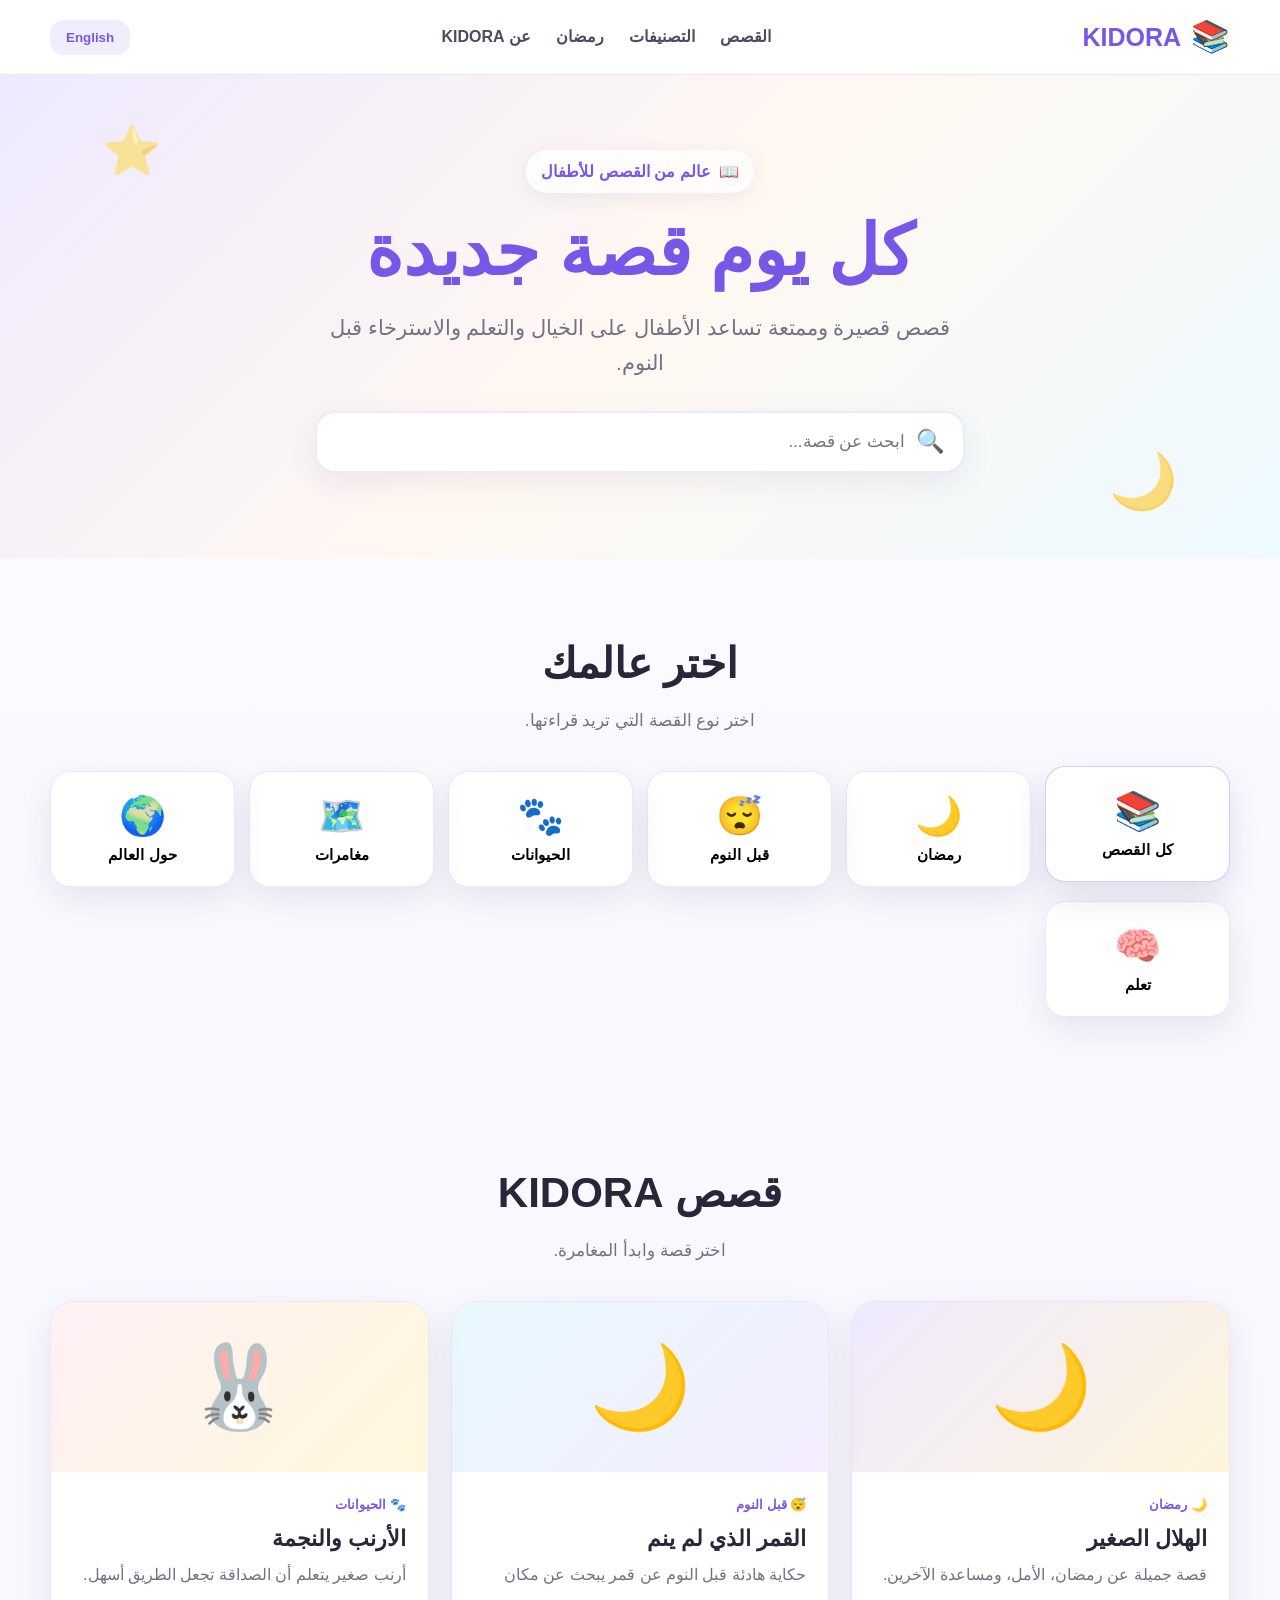
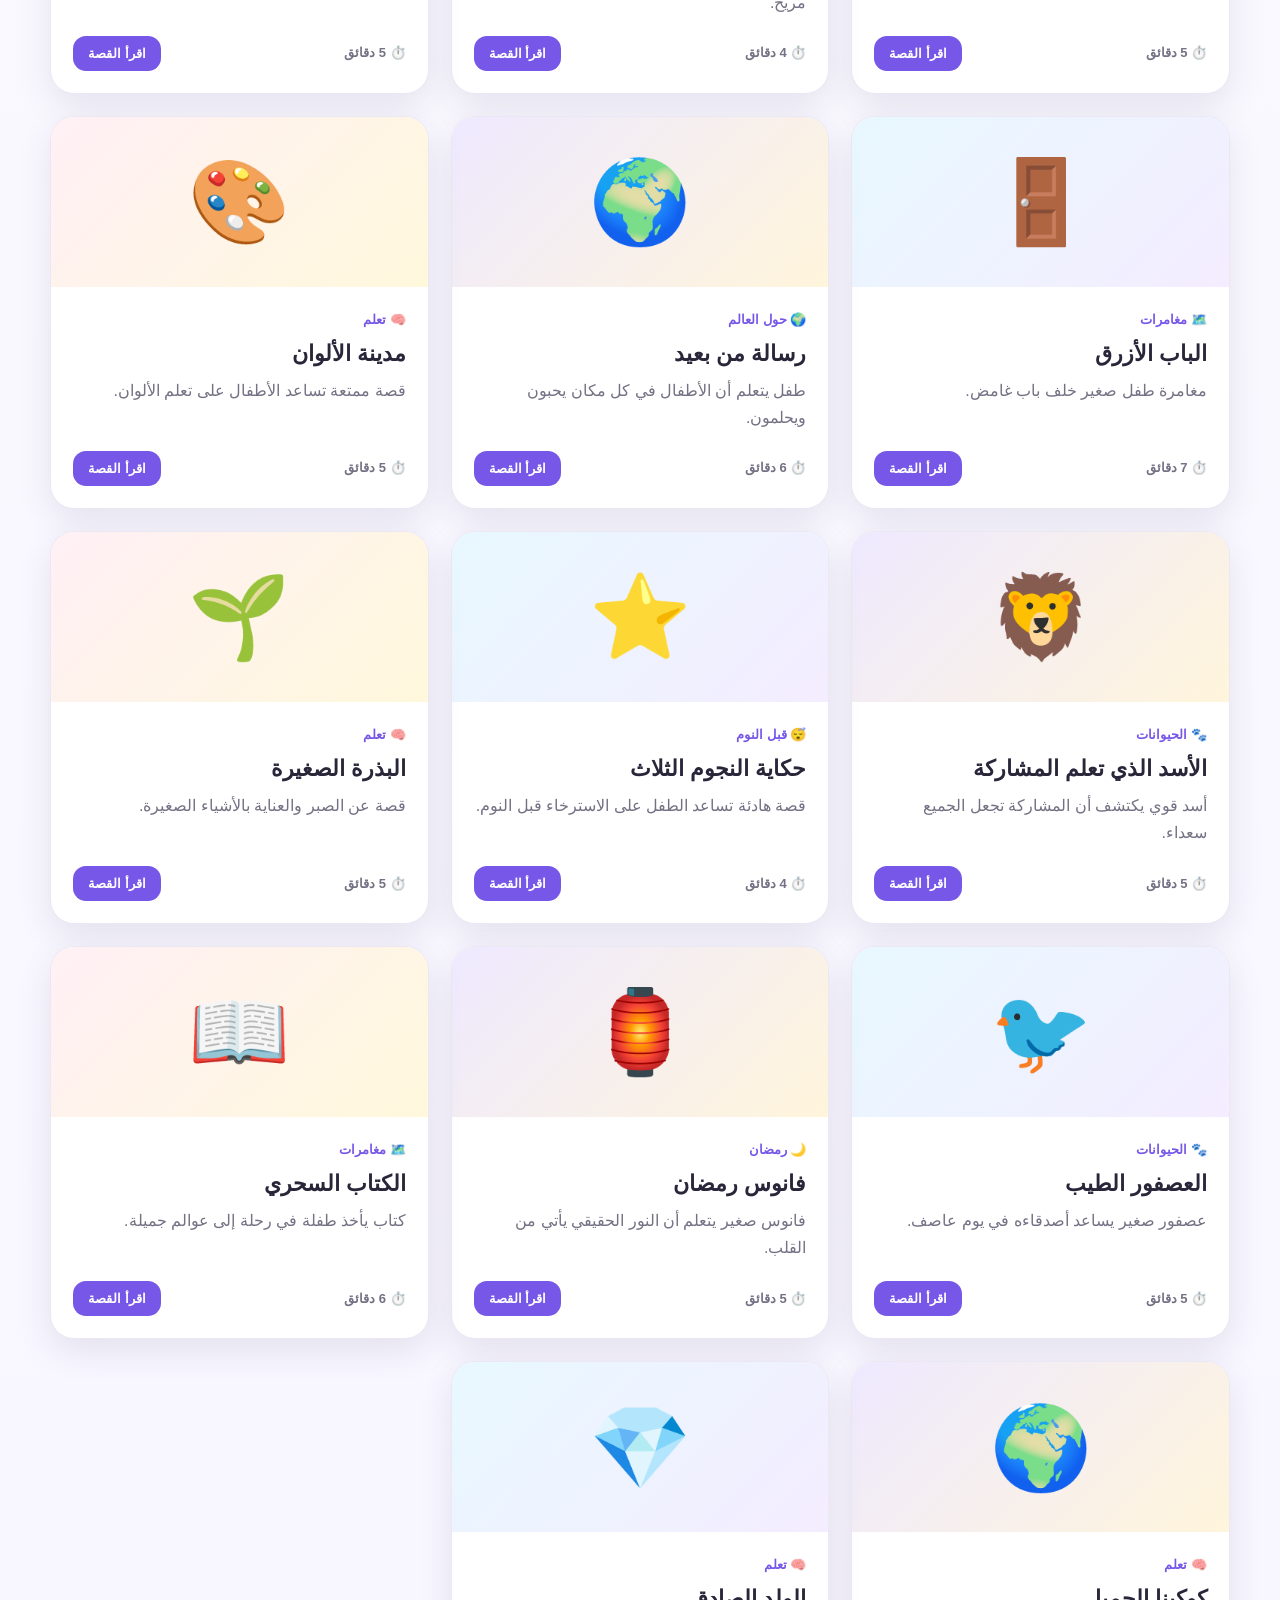
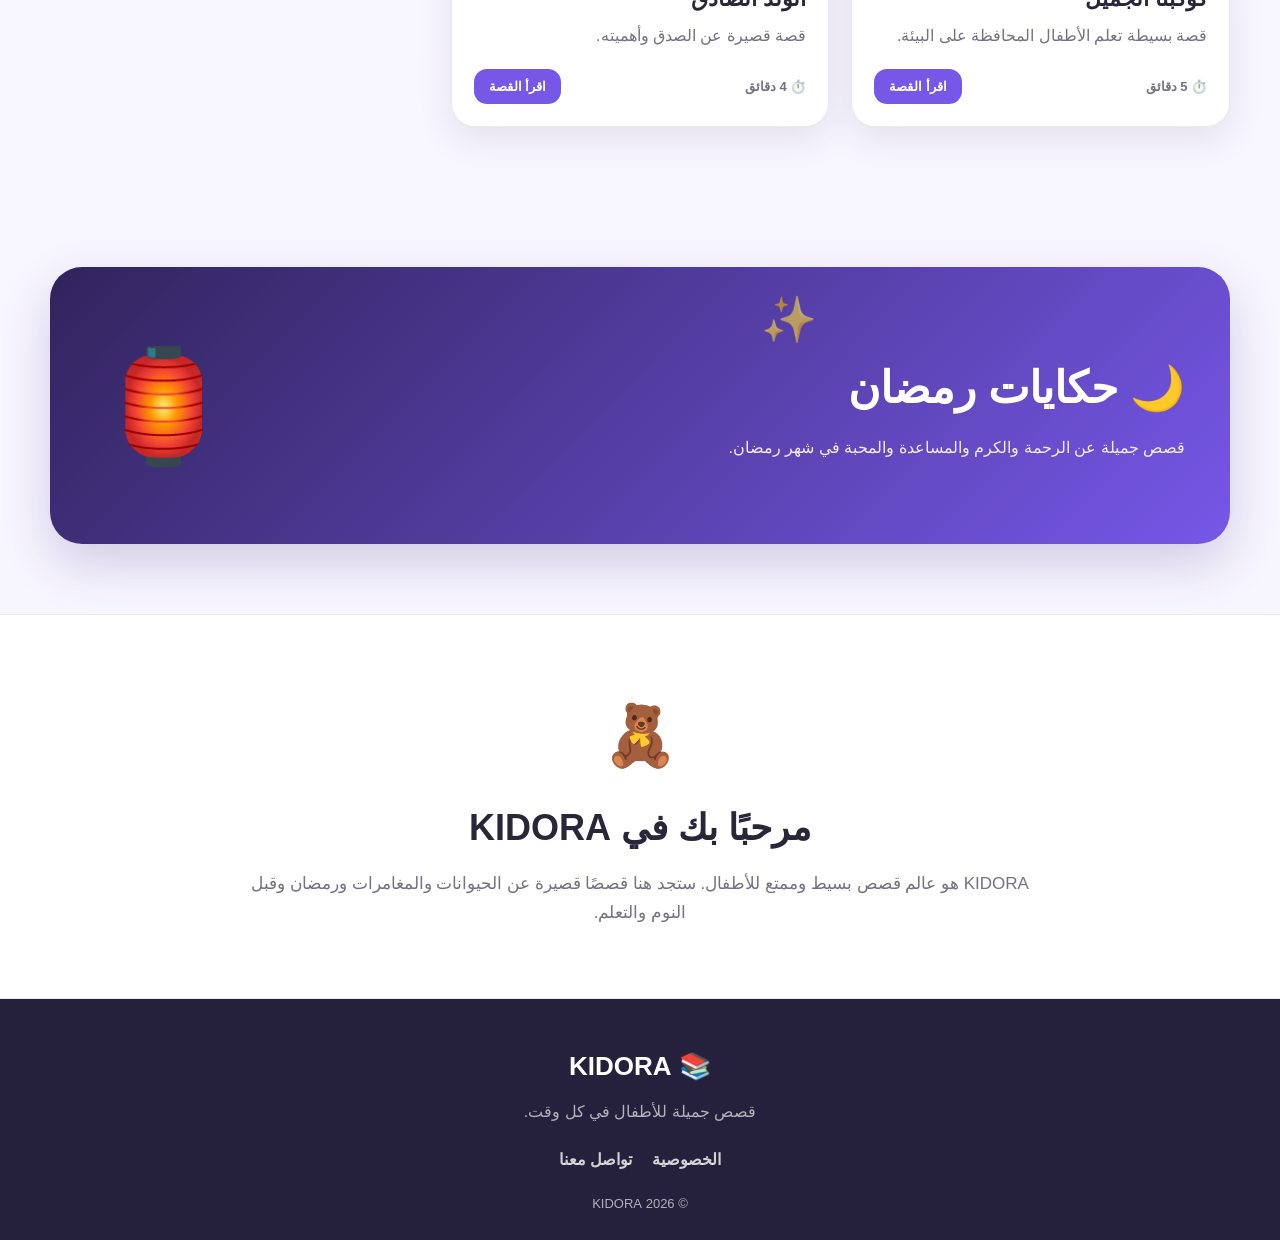
==== commit 0eea0313: "Update fmt.Println message from 'Hello' to 'Goodbye'" ====
--- a/index.html
+++ b/index.html
@@ -1,1277 +1,403 @@
 <!DOCTYPE html>
 <html lang="ar" dir="rtl">
+
 <head>
+
   <meta charset="UTF-8">
-  <meta name="viewport" content="width=device-width, initial-scale=1.0">
-  <meta name="theme-color" content="#6c5ce7">
-
-  <title>KIDORA | قصص أطفال ممتعة</title>
+
+  <meta
+    name="viewport"
+    content="width=device-width, initial-scale=1.0"
+  >
 
   <meta
     name="description"
-    content="KIDORA عالم قصص ممتعة للأطفال بالعربية والإنجليزية."
-  >
-
-  <style>
-    :root {
-      --purple: #7657e8;
-      --purple-dark: #5b42c7;
-      --yellow: #ffd95a;
-      --orange: #ff9f43;
-      --pink: #ff7eb6;
-      --blue: #63c7ff;
-      --green: #61d69b;
-
-      --cream: #fffaf0;
-      --white: #ffffff;
-      --text: #29304a;
-      --muted: #747b91;
-
-      --radius: 24px;
-      --shadow: 0 15px 40px rgba(67, 54, 120, .12);
-    }
-
-    * {
-      box-sizing: border-box;
-      margin: 0;
-      padding: 0;
-    }
-
-    html {
-      scroll-behavior: smooth;
-    }
-
-    body {
-      min-height: 100vh;
-      background:
-        radial-gradient(circle at 10% 10%, #fff0a8 0 7%, transparent 20%),
-        radial-gradient(circle at 90% 15%, #d9f4ff 0 8%, transparent 21%),
-        linear-gradient(180deg, #fffaf0 0%, #f8f5ff 100%);
-      color: var(--text);
-      font-family:
-        system-ui,
-        -apple-system,
-        BlinkMacSystemFont,
-        "Segoe UI",
-        Arial,
-        sans-serif;
-      line-height: 1.6;
-    }
-
-    button,
-    input {
-      font: inherit;
-    }
-
-    button {
-      cursor: pointer;
-    }
-
-    a {
-      text-decoration: none;
-      color: inherit;
-    }
-
-    .container {
-      width: min(1120px, 92%);
-      margin: auto;
-    }
-
-    /* HEADER */
-
-    .header {
-      position: sticky;
-      top: 0;
-      z-index: 100;
-      background: rgba(255, 250, 240, .88);
-      backdrop-filter: blur(15px);
-      border-bottom: 1px solid rgba(91, 66, 199, .08);
-    }
-
-    .header-inner {
-      min-height: 74px;
-      display: flex;
-      align-items: center;
-      justify-content: space-between;
-      gap: 20px;
-    }
-
-    .logo {
-      display: flex;
-      align-items: center;
-      gap: 8px;
-      font-size: 25px;
-      font-weight: 1000;
-      color: var(--purple-dark);
-      letter-spacing: -1px;
-    }
-
-    .logo-icon {
-      width: 42px;
-      height: 42px;
-      display: grid;
-      place-items: center;
-      background: var(--yellow);
-      border-radius: 15px;
-      font-size: 24px;
-      box-shadow: 0 7px 18px rgba(255, 217, 90, .3);
-    }
-
-    .nav {
-      display: flex;
-      align-items: center;
-      gap: 22px;
-    }
-
-    .nav a {
-      color: var(--muted);
-      font-size: 14px;
-      font-weight: 800;
-    }
-
-    .nav a:hover {
-      color: var(--purple);
-    }
-
-    .header-actions {
-      display: flex;
-      align-items: center;
-      gap: 8px;
-    }
-
-    .language-btn,
-    .menu-btn {
-      border: 0;
-      background: var(--white);
-      color: var(--purple-dark);
-      border-radius: 13px;
-      padding: 9px 13px;
-      font-weight: 900;
-      box-shadow: 0 5px 18px rgba(67, 54, 120, .08);
-    }
-
-    .menu-btn {
-      display: none;
-      font-size: 20px;
-    }
-
-    /* HERO */
-
-    .hero {
-      padding: 55px 0 35px;
-    }
-
-    .hero-box {
-      min-height: 455px;
-      position: relative;
-      overflow: hidden;
-
-      display: grid;
-      grid-template-columns: 1.05fr .95fr;
-      align-items: center;
-      gap: 35px;
-
-      padding: 45px;
-
-      border-radius: 35px;
-
-      background:
-        radial-gradient(circle at 90% 10%, rgba(255,255,255,.45), transparent 25%),
-        linear-gradient(135deg, #e8ddff, #dff5ff 52%, #fff3bf);
-
-      box-shadow: var(--shadow);
-    }
-
-    .hero-text {
-      position: relative;
-      z-index: 2;
-    }
-
-    .hero-label {
-      display: inline-block;
-      background: rgba(255,255,255,.72);
-      color: var(--purple-dark);
-      padding: 8px 14px;
-      border-radius: 999px;
-      font-size: 13px;
-      font-weight: 900;
-      margin-bottom: 15px;
-    }
-
-    .hero h1 {
-      font-size: clamp(42px, 7vw, 72px);
-      line-height: 1.05;
-      letter-spacing: -3px;
-      color: #302b55;
-    }
-
-    .hero h1 span {
-      color: var(--purple);
-    }
-
-    .hero p {
-      max-width: 570px;
-      margin-top: 17px;
-      color: #626980;
-      font-size: 17px;
-    }
-
-    .hero-buttons {
-      display: flex;
-      gap: 10px;
-      flex-wrap: wrap;
-      margin-top: 25px;
-    }
-
-    .primary-btn,
-    .secondary-btn {
-      border: 0;
-      border-radius: 15px;
-      min-height: 50px;
-      padding: 0 22px;
-      font-weight: 950;
-    }
-
-    .primary-btn {
-      color: white;
-      background: linear-gradient(135deg, var(--purple), var(--purple-dark));
-      box-shadow: 0 10px 25px rgba(108, 92, 231, .28);
-    }
-
-    .secondary-btn {
-      background: white;
-      color: var(--purple-dark);
-      box-shadow: 0 8px 20px rgba(67, 54, 120, .08);
-    }
-
-    .hero-art {
-      min-height: 340px;
-      position: relative;
-      display: grid;
-      place-items: center;
-    }
-
-    .cloud {
-      position: absolute;
-      background: rgba(255,255,255,.7);
-      border-radius: 999px;
-      width: 130px;
-      height: 45px;
-    }
-
-    .cloud::before,
-    .cloud::after {
-      content: "";
-      position: absolute;
-      background: inherit;
-      border-radius: 50%;
-    }
-
-    .cloud::before {
-      width: 60px;
-      height: 60px;
-      left: 22px;
-      top: -25px;
-    }
-
-    .cloud::after {
-      width: 75px;
-      height: 75px;
-      right: 18px;
-      top: -35px;
-    }
-
-    .cloud-one {
-      top: 55px;
-      left: 15px;
-    }
-
-    .cloud-two {
-      bottom: 65px;
-      right: 10px;
-      transform: scale(.7);
-    }
-
-    .moon {
-      width: 175px;
-      height: 175px;
-      border-radius: 50%;
-      background: var(--yellow);
-      position: relative;
-      box-shadow: 0 20px 55px rgba(255, 191, 45, .3);
-    }
-
-    .moon::after {
-      content: "";
-      position: absolute;
-      width: 175px;
-      height: 175px;
-      background: #e8ddff;
-      border-radius: 50%;
-      left: 48px;
-      top: -20px;
-    }
-
-    .star {
-      position: absolute;
-      color: #fff;
-      font-size: 25px;
-      animation: float 3s ease-in-out infinite;
-    }
-
-    .star-one {
-      top: 55px;
-      right: 70px;
-    }
-
-    .star-two {
-      bottom: 80px;
-      left: 70px;
-      animation-delay: 1s;
-    }
-
-    .book {
-      position: absolute;
-      bottom: 15px;
-      width: 180px;
-      height: 100px;
-      background: var(--purple);
-      border-radius: 12px 22px 22px 12px;
-      transform: rotate(-8deg);
-      box-shadow: 0 15px 35px rgba(91, 66, 199, .25);
-    }
-
-    .book::before {
-      content: "KIDORA";
-      position: absolute;
-      inset: 15px;
-      display: grid;
-      place-items: center;
-      color: white;
-      font-weight: 1000;
-      border: 2px solid rgba(255,255,255,.35);
-      border-radius: 8px;
-    }
-
-    @keyframes float {
-      50% {
-        transform: translateY(-10px);
-      }
-    }
-
-    /* SEARCH */
-
-    .search-wrap {
-      margin: 25px 0 5px;
-    }
-
-    .search {
-      display: flex;
-      align-items: center;
-      gap: 10px;
-      background: white;
-      border: 1px solid rgba(91, 66, 199, .08);
-      border-radius: 17px;
-      padding: 5px 16px;
-      box-shadow: var(--shadow);
-    }
-
-    .search span {
-      font-size: 20px;
-    }
-
-    .search input {
-      width: 100%;
-      height: 48px;
-      border: 0;
-      outline: 0;
-      background: transparent;
-      color: var(--text);
-    }
-
-    /* SECTION */
-
-    .section {
-      padding: 55px 0;
-    }
-
-    .section-title {
-      text-align: center;
-      margin-bottom: 25px;
-    }
-
-    .section-title small {
-      color: var(--purple);
-      font-weight: 1000;
-    }
-
-    .section-title h2 {
-      margin-top: 4px;
-      font-size: 32px;
-      color: #302b55;
-    }
-
-    .section-title p {
-      color: var(--muted);
-      font-size: 14px;
-      margin-top: 4px;
-    }
-
-    /* CATEGORIES */
-
-    .categories {
-      display: grid;
-      grid-template-columns: repeat(6, 1fr);
-      gap: 12px;
-    }
-
-    .category {
-      border: 0;
-      min-height: 130px;
-      padding: 15px 8px;
-      border-radius: 22px;
-      background: white;
-      box-shadow: var(--shadow);
-      color: var(--text);
-      transition: .2s ease;
-    }
-
-    .category:hover {
-      transform: translateY(-5px);
-    }
-
-    .category-icon {
-      font-size: 37px;
-      display: block;
-      margin-bottom: 8px;
-    }
-
-    .category strong {
-      display: block;
-      font-size: 14px;
-    }
-
-    .category small {
-      color: var(--muted);
-      font-size: 11px;
-    }
-
-    /* STORIES */
-
-    .stories {
-      display: grid;
-      grid-template-columns: repeat(3, 1fr);
-      gap: 18px;
-    }
-
-    .story {
-      background: white;
-      border-radius: var(--radius);
-      overflow: hidden;
-      box-shadow: var(--shadow);
-      transition: .25s ease;
-    }
-
-    .story:hover {
-      transform: translateY(-5px);
-    }
-
-    .story-cover {
-      height: 190px;
-      display: grid;
-      place-items: center;
-      position: relative;
-      font-size: 75px;
-    }
-
-    .cover-ramadan {
-      background: linear-gradient(135deg, #46368c, #8b70df);
-    }
-
-    .cover-sleep {
-      background: linear-gradient(135deg, #20335e, #6787c9);
-    }
-
-    .cover-animal {
-      background: linear-gradient(135deg, #a9e6bb, #68c5a0);
-    }
-
-    .cover-adventure {
-      background: linear-gradient(135deg, #ffc46b, #ff876d);
-    }
-
-    .cover-world {
-      background: linear-gradient(135deg, #73d4f4, #6986ed);
-    }
-
-    .cover-learn {
-      background: linear-gradient(135deg, #ffb4d5, #a57ff2);
-    }
-
-    .story-body {
-      padding: 17px;
-    }
-
-    .story-tag {
-      display: inline-block;
-      padding: 4px 9px;
-      border-radius: 999px;
-      background: #f0edff;
-      color: var(--purple-dark);
-      font-size: 10px;
-      font-weight: 900;
-    }
-
-    .story h3 {
-      margin-top: 9px;
-      font-size: 18px;
-    }
-
-    .story p {
-      margin-top: 5px;
-      color: var(--muted);
-      font-size: 12px;
-    }
-
-    .story-footer {
-      display: flex;
-      justify-content: space-between;
-      align-items: center;
-      margin-top: 14px;
-    }
-
-    .story-time {
-      color: var(--muted);
-      font-size: 11px;
-    }
-
-    .read-btn {
-      border: 0;
-      border-radius: 10px;
-      padding: 7px 12px;
-      background: var(--purple);
-      color: white;
-      font-size: 11px;
-      font-weight: 900;
-    }
-
-    /* RAMADAN */
-
-    .ramadan {
-      background:
-        radial-gradient(circle at 85% 20%, rgba(255,217,90,.22), transparent 25%),
-        linear-gradient(135deg, #342567, #634ab8);
-      color: white;
-      border-radius: 32px;
-      padding: 40px;
-      position: relative;
-      overflow: hidden;
-    }
-
-    .ramadan-content {
-      max-width: 620px;
-    }
-
-    .ramadan small {
-      color: #ffe783;
-      font-weight: 1000;
-    }
-
-    .ramadan h2 {
-      font-size: 35px;
-      margin: 5px 0;
-    }
-
-    .ramadan p {
-      color: #ddd7f4;
-      max-width: 560px;
-    }
-
-    .ramadan-btn {
-      margin-top: 20px;
-      border: 0;
-      background: var(--yellow);
-      color: #473a76;
-      padding: 12px 20px;
-      border-radius: 13px;
-      font-weight: 1000;
-    }
-
-    .ramadan-moon {
-      position: absolute;
-      width: 150px;
-      height: 150px;
-      border-radius: 50%;
-      background: var(--yellow);
-      left: 70px;
-      bottom: -35px;
-    }
-
-    .ramadan-moon::after {
-      content: "";
-      position: absolute;
-      width: 150px;
-      height: 150px;
-      background: #483477;
-      border-radius: 50%;
-      left: 45px;
-      top: -20px;
-    }
-
-    /* FOOTER */
-
-    footer {
-      margin-top: 35px;
-      background: #292348;
-      color: white;
-      padding: 45px 0 20px;
-    }
-
-    .footer-inner {
-      display: grid;
-      grid-template-columns: 2fr 1fr 1fr;
-      gap: 35px;
-    }
-
-    footer h3 {
-      margin-bottom: 8px;
-    }
-
-    footer p,
-    footer a {
-      color: #c4bfd9;
-      font-size: 13px;
-    }
-
-    footer a {
-      display: block;
-      margin: 5px 0;
-    }
-
-    .copyright {
-      margin-top: 35px;
-      padding-top: 15px;
-      border-top: 1px solid rgba(255,255,255,.1);
-      color: #9993b5;
-      font-size: 11px;
-      text-align: center;
-    }
-
-    /* MOBILE */
-
-    @media (max-width: 900px) {
-
-      .hero-box {
-        grid-template-columns: 1fr;
-        text-align: center;
-        padding: 35px 25px;
-      }
-
-      .hero p {
-        margin-inline: auto;
-      }
-
-      .hero-buttons {
-        justify-content: center;
-      }
-
-      .hero-art {
-        min-height: 270px;
-      }
-
-      .categories {
-        grid-template-columns: repeat(3, 1fr);
-      }
-
-      .stories {
-        grid-template-columns: repeat(2, 1fr);
-      }
-
-      .footer-inner {
-        grid-template-columns: 1fr 1fr;
-      }
-    }
-
-    @media (max-width: 650px) {
-
-      .nav {
-        display: none;
-      }
-
-      .menu-btn {
-        display: block;
-      }
-
-      .hero {
-        padding-top: 25px;
-      }
-
-      .hero-box {
-        border-radius: 25px;
-        min-height: auto;
-      }
-
-      .hero h1 {
-        font-size: 43px;
-        letter-spacing: -2px;
-      }
-
-      .hero-art {
-        min-height: 220px;
-      }
-
-      .moon {
-        width: 125px;
-        height: 125px;
-      }
-
-      .moon::after {
-        width: 125px;
-        height: 125px;
-      }
-
-      .book {
-        width: 145px;
-        height: 80px;
-      }
-
-      .categories {
-        grid-template-columns: repeat(2, 1fr);
-      }
-
-      .stories {
-        grid-template-columns: 1fr;
-      }
-
-      .ramadan {
-        padding: 28px 22px;
-      }
-
-      .ramadan h2 {
-        font-size: 28px;
-      }
-
-      .ramadan-moon {
-        display: none;
-      }
-
-      .footer-inner {
-        grid-template-columns: 1fr;
-      }
-    }
-
-    @media (max-width: 420px) {
-
-      .logo {
-        font-size: 21px;
-      }
-
-      .logo-icon {
-        width: 37px;
-        height: 37px;
-      }
-
-      .language-btn {
-        padding: 8px 10px;
-      }
-
-      .hero h1 {
-        font-size: 37px;
-      }
-
-      .primary-btn,
-      .secondary-btn {
-        width: 100%;
-      }
-    }
-  </style>
+    content="KIDORA - قصص أطفال عربية وإنجليزية ممتعة قبل النوم، قصص رمضان، الحيوانات، المغامرات والتعلم."
+  >
+
+  <meta
+    name="keywords"
+    content="قصص أطفال, قصص قبل النوم, قصص رمضان, قصص عربية, kids stories, bedtime stories"
+  >
+
+  <meta
+    name="theme-color"
+    content="#7657e8"
+  >
+
+  <title>KIDORA - قصص أطفال ممتعة</title>
+
+  <link
+    rel="stylesheet"
+    href="style.css"
+  >
+
 </head>
 
+
 <body>
 
-<header class="header">
-  <div class="container header-inner">
-
-    <a href="index.html" class="logo">
-      <span class="logo-icon">📖</span>
-      KIDORA
-    </a>
-
-    <nav class="nav">
-      <a href="#stories">القصص</a>
-      <a href="#categories">التصنيفات</a>
-      <a href="#ramadan">رمضان</a>
-      <a href="#about">عن KIDORA</a>
-    </nav>
-
-    <div class="header-actions">
-      <button class="language-btn" id="languageBtn">
-        English
-      </button>
-
-      <button class="menu-btn" onclick="toggleMenu()">
-        ☰
-      </button>
-    </div>
-
-  </div>
-</header>
-
-
-<main>
-
-  <!-- HERO -->
+  <!-- ======================================
+       HEADER
+       ====================================== -->
+
+  <header class="site-header">
+
+    <div class="container header-inner">
+
+      <a
+        href="index.html"
+        class="logo"
+        aria-label="KIDORA"
+      >
+
+        <span class="logo-icon">
+          📚
+        </span>
+
+        <span>
+          KIDORA
+        </span>
+
+      </a>
+
+
+      <nav class="main-nav">
+
+        <a
+          href="#stories"
+          data-ar="القصص"
+          data-en="Stories"
+        >
+          القصص
+        </a>
+
+        <a
+          href="#categories"
+          data-ar="التصنيفات"
+          data-en="Categories"
+        >
+          التصنيفات
+        </a>
+
+        <a
+          href="#ramadan"
+          data-ar="رمضان"
+          data-en="Ramadan"
+        >
+          رمضان
+        </a>
+
+        <a
+          href="#about"
+          data-ar="عن KIDORA"
+          data-en="About"
+        >
+          عن KIDORA
+        </a>
+
+      </nav>
+
+
+      <div class="header-actions">
+
+        <button
+          id="languageToggle"
+          class="language-btn"
+          type="button"
+        >
+          English
+        </button>
+
+        <button
+          id="menuToggle"
+          class="menu-toggle"
+          type="button"
+          aria-label="Menu"
+        >
+          ☰
+        </button>
+
+      </div>
+
+    </div>
+
+
+    <div
+      id="mobileMenu"
+      class="mobile-menu"
+    >
+
+      <a
+        href="#stories"
+        data-ar="القصص"
+        data-en="Stories"
+      >
+        القصص
+      </a>
+
+      <a
+        href="#categories"
+        data-ar="التصنيفات"
+        data-en="Categories"
+      >
+        التصنيفات
+      </a>
+
+      <a
+        href="#ramadan"
+        data-ar="رمضان"
+        data-en="Ramadan"
+      >
+        رمضان
+      </a>
+
+      <a
+        href="#about"
+        data-ar="عن KIDORA"
+        data-en="About"
+      >
+        عن KIDORA
+      </a>
+
+    </div>
+
+  </header>
+
+
+  <!-- ======================================
+       HERO
+       ====================================== -->
 
   <section class="hero">
-    <div class="container">
-
-      <div class="hero-box">
-
-        <div class="hero-text">
-
-          <span class="hero-label">
-            ✨ عالم القصص للأطفال
-          </span>
-
-          <h1>
-            كل يوم
-            <span>قصة جديدة</span>
-          </h1>
-
-          <p>
-            مرحبًا بك في KIDORA، عالم مليء بالقصص الممتعة
-            والمغامرات والشخصيات الجميلة التي يحبها الأطفال.
-          </p>
-
-          <div class="hero-buttons">
-
-            <button
-              class="primary-btn"
-              onclick="scrollToStories()"
-            >
-              📖 ابدأ القراءة
-            </button>
-
-            <button
-              class="secondary-btn"
-              onclick="scrollToCategories()"
-            >
-              🌈 اكتشف القصص
-            </button>
-
-          </div>
-
-        </div>
-
-
-        <div class="hero-art">
-
-          <div class="cloud cloud-one"></div>
-          <div class="cloud cloud-two"></div>
-
-          <div class="star star-one">⭐</div>
-          <div class="star star-two">✨</div>
-
-          <div class="moon"></div>
-
-          <div class="book"></div>
-
-        </div>
-
-      </div>
-
-    </div>
-  </section>
-
-
-  <!-- SEARCH -->
-
-  <section class="search-wrap">
-    <div class="container">
-
-      <div class="search">
-
-        <span>🔎</span>
+
+    <div class="container hero-content">
+
+      <div class="hero-badge">
+
+        📖
+
+        <span
+          data-ar="عالم من القصص للأطفال"
+          data-en="A world of stories for kids"
+        >
+          عالم من القصص للأطفال
+        </span>
+
+      </div>
+
+
+      <h1>
+
+        <span
+          data-ar="كل يوم قصة جديدة"
+          data-en="A New Story Every Day"
+        >
+          كل يوم قصة جديدة
+        </span>
+
+      </h1>
+
+
+      <p
+        data-ar="قصص قصيرة وممتعة تساعد الأطفال على الخيال والتعلم والاسترخاء قبل النوم."
+        data-en="Short and fun stories that help children imagine, learn, and relax before bedtime."
+      >
+        قصص قصيرة وممتعة تساعد الأطفال على الخيال والتعلم والاسترخاء قبل النوم.
+      </p>
+
+
+      <div class="search-box">
+
+        <span class="search-icon">
+          🔍
+        </span>
 
         <input
-          id="searchInput"
+          id="storySearch"
           type="search"
           placeholder="ابحث عن قصة..."
-          oninput="searchStories()"
-        >
-
-      </div>
-
-    </div>
+          autocomplete="off"
+          aria-label="Search stories"
+        >
+
+      </div>
+
+    </div>
+
   </section>
 
 
-  <!-- CATEGORIES -->
-
-  <section class="section" id="categories">
+  <!-- ======================================
+       CATEGORIES
+       ====================================== -->
+
+  <section
+    id="categories"
+    class="section"
+  >
 
     <div class="container">
 
-      <div class="section-title">
-        <small>اختر ما تحب</small>
-        <h2>عالم KIDORA</h2>
-        <p>قصص مختلفة لكل وقت ومزاج</p>
+      <div class="section-header">
+
+        <h2
+          data-ar="اختر عالمك"
+          data-en="Choose Your World"
+        >
+          اختر عالمك
+        </h2>
+
+        <p
+          data-ar="اختر نوع القصة التي تريد قراءتها."
+          data-en="Choose the kind of story you want to read."
+        >
+          اختر نوع القصة التي تريد قراءتها.
+        </p>
+
       </div>
 
 
       <div class="categories">
 
         <button
-          class="category"
-          onclick="filterStories('ramadan')"
-        >
-          <span class="category-icon">🌙</span>
-          <strong>قصص رمضان</strong>
-          <small>قصص وقيم جميلة</small>
-        </button>
-
-
-        <button
-          class="category"
-          onclick="filterStories('sleep')"
-        >
-          <span class="category-icon">🌙</span>
-          <strong>قبل النوم</strong>
-          <small>قصص هادئة</small>
-        </button>
-
-
-        <button
-          class="category"
-          onclick="filterStories('animals')"
-        >
-          <span class="category-icon">🦁</span>
-          <strong>الحيوانات</strong>
-          <small>أصدقاء الغابة</small>
-        </button>
-
-
-        <button
-          class="category"
-          onclick="filterStories('adventure')"
-        >
-          <span class="category-icon">🚀</span>
-          <strong>المغامرات</strong>
-          <small>رحلات مثيرة</small>
-        </button>
-
-
-        <button
-          class="category"
-          onclick="filterStories('world')"
-        >
-          <span class="category-icon">🌍</span>
-          <strong>حول العالم</strong>
-          <small>قصص من ثقافات مختلفة</small>
-        </button>
-
-
-        <button
-          class="category"
-          onclick="filterStories('learning')"
-        >
-          <span class="category-icon">🧠</span>
-          <strong>تعلم والعب</strong>
-          <small>قصص تعليمية</small>
-        </button>
-
-      </div>
-
-    </div>
-
-  </section>
-
-
-  <!-- STORIES -->
-
-  <section class="section" id="stories">
-
-    <div class="container">
-
-      <div class="section-title">
-        <small>قصص مختارة</small>
-        <h2>ماذا سنقرأ اليوم؟</h2>
-        <p>اختر قصة واضغط "اقرأ القصة"</p>
-      </div>
-
-
-      <div class="stories" id="storiesGrid">
-
-
-        <article
-          class="story"
+          class="category-card active"
+          data-category="all"
+          type="button"
+        >
+
+          <div class="category-icon">
+            📚
+          </div>
+
+          <strong
+            data-ar="كل القصص"
+            data-en="All Stories"
+          >
+            كل القصص
+          </strong>
+
+        </button>
+
+
+        <button
+          class="category-card"
           data-category="ramadan"
-          data-title="الهلال الصغير"
-        >
-
-          <div class="story-cover cover-ramadan">
+          type="button"
+        >
+
+          <div class="category-icon">
             🌙
           </div>
 
-          <div class="story-body">
-
-            <span class="story-tag">
-              رمضان
-            </span>
-
-            <h3>
-              الهلال الصغير
-            </h3>
-
-            <p>
-              قصة لطيفة عن طفل ينتظر رؤية هلال رمضان
-              ويتعلم معنى الفرح ومساعدة الآخرين.
-            </p>
-
-            <div class="story-footer">
-
-              <span class="story-time">
-                ⏱ 5 دقائق
-              </span>
-
-              <button
-                class="read-btn"
-                onclick="openStory('الهلال الصغير')"
-              >
-                اقرأ القصة
-              </button>
-
-            </div>
-
+          <strong
+            data-ar="رمضان"
+            data-en="Ramadan"
+          >
+            رمضان
+          </strong>
+
+        </button>
+
+
+        <button
+          class="category-card"
+          data-category="bedtime"
+          type="button"
+        >
+
+          <div class="category-icon">
+            😴
           </div>
 
-        </article>
-
-
-        <article
-          class="story"
-          data-category="sleep"
-          data-title="القمر الذي لم ينم"
-        >
-
-          <div class="story-cover cover-sleep">
-            🌜
+          <strong
+            data-ar="قبل النوم"
+            data-en="Bedtime"
+          >
+            قبل النوم
+          </strong>
+
+        </button>
+
+
+        <button
+          class="category-card"
+          data-category="animals"
+          type="button"
+        >
+
+          <div class="category-icon">
+            🐾
           </div>
 
-          <div class="story-body">
-
-            <span class="story-tag">
-              قبل النوم
-            </span>
-
-            <h3>
-              القمر الذي لم ينم
-            </h3>
-
-            <p>
-              ماذا يحدث عندما يشعر القمر بالتعب
-              لكنه لا يستطيع النوم؟
-            </p>
-
-            <div class="story-footer">
-
-              <span class="story-time">
-                ⏱ 4 دقائق
-              </span>
-
-              <button
-                class="read-btn"
-                onclick="openStory('القمر الذي لم ينم')"
-              >
-                اقرأ القصة
-              </button>
-
-            </div>
-
+          <strong
+            data-ar="الحيوانات"
+            data-en="Animals"
+          >
+            الحيوانات
+          </strong>
+
+        </button>
+
+
+        <button
+          class="category-card"
+          data-category="adventures"
+          type="button"
+        >
+
+          <div class="category-icon">
+            🗺️
           </div>
 
-        </article>
-
-
-        <article
-          class="story"
-          data-category="animals"
-          data-title="الأرنب والنجمة"
-        >
-
-          <div class="story-cover cover-animal">
-            🐰
-          </div>
-
-          <div class="story-body">
-
-            <span class="story-tag">
-              حيوانات
-            </span>
-
-            <h3>
-              الأرنب والنجمة
-            </h3>
-
-            <p>
-              أرنب صغير يرى نجمة تسقط في الغابة
-              ويقرر البحث عن صاحبها.
-            </p>
-
-            <div class="story-footer">
-
-              <span class="story-time">
-                ⏱ 5 دقائق
-              </span>
-
-              <button
-                class="read-btn"
-                onclick="openStory('الأرنب والنجمة')"
-              >
-                اقرأ القصة
-              </button>
-
-            </div>
-
-          </div>
-
-        </article>
-
-
-        <article
-          class="story"
-          data-category="adventure"
-          data-title="الباب الأزرق"
-        >
-
-          <div class="story-cover cover-adventure">
-            🚪
-          </div>
-
-          <div class="story-body">
-
-            <span class="story-tag">
-              مغامرات
-            </span>
-
-            <h3>
-              الباب الأزرق
-            </h3>
-
-            <p>
-              باب غامض يظهر في مكان لم يكن موجودًا فيه
-              بالأمس. أين سيقود الطفل؟
-            </p>
-
-            <div class="story-footer">
-
-              <span class="story-time">
-                ⏱ 7 دقائق
-              </span>
-
-              <button
-                class="read-btn"
-                onclick="openStory('الباب الأزرق')"
-              >
-                اقرأ القصة
-              </button>
-
-            </div>
-
-          </div>
-
-        </article>
-
-
-        <article
-          class="story"
+          <strong
+            data-ar="مغامرات"
+            data-en="Adventures"
+          >
+            مغامرات
+          </strong>
+
+        </button>
+
+
+        <button
+          class="category-card"
           data-category="world"
-          data-title="رسالة من بعيد"
-        >
-
-          <div class="story-cover cover-world">
+          type="button"
+        >
+
+          <div class="category-icon">
             🌍
           </div>
 
-          <div class="story-body">
-
-            <span class="story-tag">
-              حول العالم
-            </span>
-
-            <h3>
-              رسالة من بعيد
-            </h3>
-
-            <p>
-              طفل يتلقى رسالة من صديق يعيش في بلد بعيد
-              ويتعلم أن الصداقة لا تعرف الحدود.
-            </p>
-
-            <div class="story-footer">
-
-              <span class="story-time">
-                ⏱ 6 دقائق
-              </span>
-
-              <button
-                class="read-btn"
-                onclick="openStory('رسالة من بعيد')"
-              >
-                اقرأ القصة
-              </button>
-
-            </div>
-
+          <strong
+            data-ar="حول العالم"
+            data-en="Around the World"
+          >
+            حول العالم
+          </strong>
+
+        </button>
+
+
+        <button
+          class="category-card"
+          data-category="learning"
+          type="button"
+        >
+
+          <div class="category-icon">
+            🧠
           </div>
 
-        </article>
-
-
-        <article
-          class="story"
-          data-category="learning"
-          data-title="مدينة الألوان"
-        >
-
-          <div class="story-cover cover-learn">
-            🎨
-          </div>
-
-          <div class="story-body">
-
-            <span class="story-tag">
-              تعليم
-            </span>
-
-            <h3>
-              مدينة الألوان
-            </h3>
-
-            <p>
-              رحلة ممتعة يتعلم خلالها الطفل الألوان
-              بطريقة بسيطة ومسلية.
-            </p>
-
-            <div class="story-footer">
-
-              <span class="story-time">
-                ⏱ 5 دقائق
-              </span>
-
-              <button
-                class="read-btn"
-                onclick="openStory('مدينة الألوان')"
-              >
-                اقرأ القصة
-              </button>
-
-            </div>
-
-          </div>
-
-        </article>
-
+          <strong
+            data-ar="تعلم"
+            data-en="Learning"
+          >
+            تعلم
+          </strong>
+
+        </button>
 
       </div>
 
@@ -1280,38 +406,90 @@
   </section>
 
 
-  <!-- RAMADAN -->
-
-  <section class="section" id="ramadan">
+  <!-- ======================================
+       STORIES
+       ====================================== -->
+
+  <section
+    id="stories"
+    class="section"
+  >
 
     <div class="container">
 
-      <div class="ramadan">
+      <div class="section-header">
+
+        <h2
+          data-ar="قصص KIDORA"
+          data-en="KIDORA Stories"
+        >
+          قصص KIDORA
+        </h2>
+
+        <p
+          data-ar="اختر قصة وابدأ المغامرة."
+          data-en="Choose a story and start the adventure."
+        >
+          اختر قصة وابدأ المغامرة.
+        </p>
+
+      </div>
+
+
+      <div
+        id="continueReading"
+        class="continue-reading"
+      >
+      </div>
+
+
+      <div
+        id="storiesGrid"
+        class="stories-grid"
+      >
+
+      </div>
+
+    </div>
+
+  </section>
+
+
+  <!-- ======================================
+       RAMADAN
+       ====================================== -->
+
+  <section
+    id="ramadan"
+    class="section"
+  >
+
+    <div class="container">
+
+      <div class="ramadan-banner">
 
         <div class="ramadan-content">
 
-          <small>🌙 عالم رمضان</small>
-
-          <h2>
-            قصص جميلة لشهر جميل
+          <h2
+            data-ar="🌙 حكايات رمضان"
+            data-en="🌙 Ramadan Stories"
+          >
+            🌙 حكايات رمضان
           </h2>
 
-          <p>
-            مجموعة قصص مناسبة للأطفال تساعدهم على فهم
-            معاني الرحمة والعطاء والتعاون والصدق بطريقة
-            بسيطة وممتعة.
+          <p
+            data-ar="قصص جميلة عن الرحمة والكرم والمساعدة والمحبة في شهر رمضان."
+            data-en="Beautiful stories about kindness, generosity, helping others, and love during Ramadan."
+          >
+            قصص جميلة عن الرحمة والكرم والمساعدة والمحبة في شهر رمضان.
           </p>
 
-          <button
-            class="ramadan-btn"
-            onclick="filterStories('ramadan')"
-          >
-            اكتشف قصص رمضان
-          </button>
-
         </div>
 
-        <div class="ramadan-moon"></div>
+
+        <div class="ramadan-icon">
+          🏮
+        </div>
 
       </div>
 
@@ -1320,23 +498,37 @@
   </section>
 
 
-  <!-- ABOUT -->
-
-  <section class="section" id="about">
+  <!-- ======================================
+       ABOUT
+       ====================================== -->
+
+  <section
+    id="about"
+    class="section about"
+  >
 
     <div class="container">
 
-      <div class="section-title">
-
-        <small>عن KIDORA</small>
-
-        <h2>
-          عالم صُمم ليحب الأطفال القراءة
+      <div class="about-content">
+
+        <div class="about-icon">
+          🧸
+        </div>
+
+
+        <h2
+          data-ar="مرحبًا بك في KIDORA"
+          data-en="Welcome to KIDORA"
+        >
+          مرحبًا بك في KIDORA
         </h2>
 
-        <p>
-          قصص قصيرة، كلمات بسيطة، وشخصيات تساعد الطفل
-          على الاستمتاع بالقصة وفهمها بسهولة.
+
+        <p
+          data-ar="KIDORA هو عالم قصص بسيط وممتع للأطفال. ستجد هنا قصصًا قصيرة عن الحيوانات والمغامرات ورمضان وقبل النوم والتعلم."
+          data-en="KIDORA is a simple and fun story world for children. Here you can find short stories about animals, adventures, Ramadan, bedtime, and learning."
+        >
+          KIDORA هو عالم قصص بسيط وممتع للأطفال. ستجد هنا قصصًا قصيرة عن الحيوانات والمغامرات ورمضان وقبل النوم والتعلم.
         </p>
 
       </div>
@@ -1345,250 +537,70 @@
 
   </section>
 
-</main>
-
-
-<footer>
-
-  <div class="container">
-
-    <div class="footer-inner">
-
-      <div>
-        <h3>KIDORA 📖</h3>
-
-        <p>
-          عالم قصص ممتعة للأطفال باللغة العربية والإنجليزية.
-        </p>
-      </div>
-
-      <div>
-        <h3>استكشف</h3>
-
-        <a href="#stories">القصص</a>
-        <a href="#categories">التصنيفات</a>
-        <a href="#ramadan">رمضان</a>
-      </div>
-
-      <div>
-        <h3>اللغة</h3>
-
-        <a href="#" onclick="switchLanguage();return false;">
-          English
+
+  <!-- ======================================
+       FOOTER
+       ====================================== -->
+
+  <footer class="site-footer">
+
+    <div class="container">
+
+      <div class="footer-logo">
+        📚 KIDORA
+      </div>
+
+
+      <p
+        data-ar="قصص جميلة للأطفال في كل وقت."
+        data-en="Beautiful stories for children."
+      >
+        قصص جميلة للأطفال في كل وقت.
+      </p>
+
+
+      <div class="footer-links">
+
+        <a
+          href="privacy.html"
+          data-ar="الخصوصية"
+          data-en="Privacy"
+        >
+          الخصوصية
         </a>
 
-        <a href="#">
-          العربية
+        <a
+          href="contact.html"
+          data-ar="تواصل معنا"
+          data-en="Contact"
+        >
+          تواصل معنا
         </a>
-      </div>
-
-    </div>
-
-    <div class="copyright">
-      © 2026 KIDORA — جميع الحقوق محفوظة
-    </div>
-
-  </div>
-
-</footer>
-
-
-<script>
-
-  /* =========================
-     MOBILE MENU
-  ========================= */
-
-  function toggleMenu() {
-
-    const nav = document.querySelector(".nav");
-
-    if (nav.style.display === "flex") {
-      nav.style.display = "";
-    } else {
-      nav.style.display = "flex";
-      nav.style.position = "absolute";
-      nav.style.top = "74px";
-      nav.style.right = "4%";
-      nav.style.left = "4%";
-      nav.style.padding = "18px";
-      nav.style.background = "white";
-      nav.style.borderRadius = "18px";
-      nav.style.flexDirection = "column";
-      nav.style.boxShadow = "0 15px 40px rgba(0,0,0,.12)";
-    }
-  }
-
-
-  /* =========================
-     SCROLL
-  ========================= */
-
-  function scrollToStories() {
-    document
-      .getElementById("stories")
-      .scrollIntoView({
-        behavior: "smooth"
-      });
-  }
-
-
-  function scrollToCategories() {
-    document
-      .getElementById("categories")
-      .scrollIntoView({
-        behavior: "smooth"
-      });
-  }
-
-
-  /* =========================
-     SEARCH
-  ========================= */
-
-  function searchStories() {
-
-    const input =
-      document
-        .getElementById("searchInput")
-        .value
-        .toLowerCase()
-        .trim();
-
-    const stories =
-      document.querySelectorAll(".story");
-
-    stories.forEach(story => {
-
-      const title =
-        story
-          .dataset
-          .title
-          .toLowerCase();
-
-      const text =
-        story
-          .innerText
-          .toLowerCase();
-
-      if (
-        !input ||
-        title.includes(input) ||
-        text.includes(input)
-      ) {
-
-        story.style.display = "";
-
-      } else {
-
-        story.style.display = "none";
-
-      }
-
-    });
-
-  }
-
-
-  /* =========================
-     FILTER
-  ========================= */
-
-  function filterStories(category) {
-
-    const stories =
-      document.querySelectorAll(".story");
-
-    stories.forEach(story => {
-
-      if (
-        story.dataset.category === category
-      ) {
-
-        story.style.display = "";
-
-      } else {
-
-        story.style.display = "none";
-
-      }
-
-    });
-
-    document
-      .getElementById("stories")
-      .scrollIntoView({
-        behavior: "smooth"
-      });
-
-  }
-
-
-  /* =========================
-     STORY
-  ========================= */
-
-  function openStory(title) {
-
-    /*
-      مؤقتًا نعرض رسالة واضحة.
-      في الخطوة التالية سنربط كل قصة
-      بصفحة القراءة داخل نفس موقع KIDORA.
-    */
-
-    alert(
-      "📖 " +
-      title +
-      "\n\nالقصة ستفتح داخل KIDORA."
-    );
-
-  }
-
-
-  /* =========================
-     LANGUAGE
-  ========================= */
-
-  function switchLanguage() {
-
-    const current =
-      document.documentElement.lang;
-
-    if (current === "ar") {
-
-      localStorage.setItem(
-        "kidora_language",
-        "en"
-      );
-
-      alert(
-        "English version will be activated in the next step."
-      );
-
-    } else {
-
-      localStorage.setItem(
-        "kidora_language",
-        "ar"
-      );
-
-      alert(
-        "سيتم تفعيل النسخة العربية."
-      );
-
-    }
-
-  }
-
-
-  document
-    .getElementById("languageBtn")
-    .addEventListener(
-      "click",
-      switchLanguage
-    );
-
-</script>
+
+      </div>
+
+
+      <p class="copyright">
+
+        ©
+        <span data-year></span>
+        KIDORA
+
+      </p>
+
+    </div>
+
+  </footer>
+
+
+  <!-- ======================================
+       SCRIPTS
+       ====================================== -->
+
+  <script src="games.js"></script>
+
+  <script src="app.js"></script>
 
 </body>
+
 </html>
--- a/style.css
+++ b/style.css
@@ -0,0 +1,1743 @@
+/* =========================================
+   KIDORA - Children's Stories
+   ========================================= */
+
+:root {
+  --primary: #7657e8;
+  --primary-dark: #5940bd;
+  --secondary: #ffb703;
+  --pink: #ff7aa8;
+  --blue: #4cc9f0;
+  --green: #72d572;
+
+  --background: #f8f7ff;
+  --surface: #ffffff;
+  --text: #29263a;
+  --muted: #747184;
+
+  --border: #ebe8f5;
+
+  --shadow:
+    0 12px 35px rgba(45, 38, 80, 0.10);
+
+  --radius: 24px;
+}
+
+/* =========================================
+   Reset
+   ========================================= */
+
+* {
+  box-sizing: border-box;
+  margin: 0;
+  padding: 0;
+}
+
+html {
+  scroll-behavior: smooth;
+}
+
+body {
+  font-family:
+    Arial,
+    "Tahoma",
+    sans-serif;
+
+  background:
+    linear-gradient(
+      180deg,
+      #fbfaff 0%,
+      #f7f5ff 100%
+    );
+
+  color: var(--text);
+
+  line-height: 1.7;
+
+  min-height: 100vh;
+}
+
+button,
+input {
+  font-family: inherit;
+}
+
+button {
+  cursor: pointer;
+}
+
+a {
+  color: inherit;
+  text-decoration: none;
+}
+
+img {
+  max-width: 100%;
+  display: block;
+}
+
+/* =========================================
+   Container
+   ========================================= */
+
+.container {
+  width: min(1180px, calc(100% - 32px));
+  margin: 0 auto;
+}
+
+/* =========================================
+   Header
+   ========================================= */
+
+.site-header {
+  position: sticky;
+  top: 0;
+  z-index: 1000;
+
+  background:
+    rgba(255, 255, 255, 0.94);
+
+  backdrop-filter: blur(14px);
+
+  border-bottom:
+    1px solid var(--border);
+}
+
+.header-inner {
+  min-height: 74px;
+
+  display: flex;
+  align-items: center;
+  justify-content: space-between;
+
+  gap: 20px;
+}
+
+.logo {
+  display: flex;
+  align-items: center;
+  gap: 10px;
+
+  font-size: 25px;
+  font-weight: 900;
+
+  color: var(--primary);
+}
+
+.logo-icon {
+  font-size: 31px;
+}
+
+.main-nav {
+  display: flex;
+  align-items: center;
+  gap: 25px;
+}
+
+.main-nav a {
+  font-weight: 700;
+  color: #4f4a61;
+
+  transition:
+    color 0.2s,
+    transform 0.2s;
+}
+
+.main-nav a:hover {
+  color: var(--primary);
+  transform: translateY(-2px);
+}
+
+.header-actions {
+  display: flex;
+  align-items: center;
+  gap: 10px;
+}
+
+.language-btn {
+  border: none;
+
+  background:
+    #f0edff;
+
+  color: var(--primary);
+
+  padding:
+    10px 16px;
+
+  border-radius:
+    14px;
+
+  font-weight: 800;
+
+  transition:
+    transform 0.2s,
+    background 0.2s;
+}
+
+.language-btn:hover {
+  transform: translateY(-2px);
+  background: #e7e1ff;
+}
+
+.menu-toggle {
+  display: none;
+
+  border: none;
+
+  background:
+    #f0edff;
+
+  color: var(--primary);
+
+  width: 44px;
+  height: 44px;
+
+  border-radius: 14px;
+
+  font-size: 22px;
+}
+
+/* =========================================
+   Mobile Menu
+   ========================================= */
+
+.mobile-menu {
+  display: none;
+
+  background: white;
+
+  border-top:
+    1px solid var(--border);
+
+  padding: 15px 20px;
+}
+
+.mobile-menu.open {
+  display: flex;
+
+  flex-direction: column;
+
+  gap: 10px;
+}
+
+.mobile-menu a {
+  padding: 12px 15px;
+
+  border-radius: 12px;
+
+  font-weight: 700;
+
+  background:
+    #f8f6ff;
+}
+
+/* =========================================
+   Hero
+   ========================================= */
+
+.hero {
+  position: relative;
+
+  overflow: hidden;
+
+  padding:
+    75px 0 85px;
+
+  background:
+    linear-gradient(
+      135deg,
+      #eee9ff,
+      #fff8f1,
+      #edfaff
+    );
+}
+
+.hero::before {
+  content: "⭐";
+
+  position: absolute;
+
+  top: 35px;
+  left: 8%;
+
+  font-size: 48px;
+
+  opacity: 0.5;
+
+  animation:
+    float 4s ease-in-out infinite;
+}
+
+.hero::after {
+  content: "🌙";
+
+  position: absolute;
+
+  right: 8%;
+  bottom: 30px;
+
+  font-size: 55px;
+
+  opacity: 0.6;
+
+  animation:
+    float 5s ease-in-out infinite;
+}
+
+.hero-content {
+  text-align: center;
+
+  max-width: 850px;
+
+  margin: 0 auto;
+
+  position: relative;
+  z-index: 2;
+}
+
+.hero-badge {
+  display: inline-flex;
+
+  align-items: center;
+
+  gap: 8px;
+
+  background:
+    rgba(255,255,255,0.8);
+
+  padding:
+    8px 15px;
+
+  border-radius:
+    50px;
+
+  color: var(--primary);
+
+  font-weight: 800;
+
+  margin-bottom: 18px;
+
+  box-shadow:
+    0 5px 20px
+    rgba(80,60,130,0.08);
+}
+
+.hero h1 {
+  font-size:
+    clamp(38px, 6vw, 70px);
+
+  line-height: 1.15;
+
+  margin-bottom: 18px;
+
+  font-weight: 900;
+
+  color: #302a4a;
+}
+
+.hero h1 span {
+  color: var(--primary);
+}
+
+.hero p {
+  font-size:
+    clamp(17px, 2vw, 21px);
+
+  color: var(--muted);
+
+  max-width: 650px;
+
+  margin: 0 auto 30px;
+}
+
+/* =========================================
+   Search
+   ========================================= */
+
+.search-box {
+  max-width: 650px;
+
+  margin: 0 auto;
+
+  position: relative;
+}
+
+.search-box input {
+  width: 100%;
+
+  height: 62px;
+
+  border:
+    2px solid
+    rgba(118,87,232,0.12);
+
+  background: white;
+
+  border-radius:
+    20px;
+
+  padding:
+    0 58px 0 20px;
+
+  font-size: 17px;
+
+  outline: none;
+
+  box-shadow:
+    0 10px 30px
+    rgba(80,60,130,0.08);
+
+  transition:
+    border-color 0.2s,
+    box-shadow 0.2s;
+}
+
+.search-box input:focus {
+  border-color:
+    var(--primary);
+
+  box-shadow:
+    0 10px 35px
+    rgba(118,87,232,0.15);
+}
+
+.search-icon {
+  position: absolute;
+
+  right: 20px;
+  top: 50%;
+
+  transform:
+    translateY(-50%);
+
+  font-size: 23px;
+
+  pointer-events: none;
+}
+
+/* =========================================
+   Sections
+   ========================================= */
+
+.section {
+  padding:
+    70px 0;
+}
+
+.section-header {
+  text-align: center;
+
+  margin-bottom: 35px;
+}
+
+.section-header h2 {
+  font-size:
+    clamp(28px, 4vw, 42px);
+
+  margin-bottom: 8px;
+
+  font-weight: 900;
+}
+
+.section-header p {
+  color: var(--muted);
+
+  font-size: 17px;
+}
+
+/* =========================================
+   Categories
+   ========================================= */
+
+.categories {
+  display: grid;
+
+  grid-template-columns:
+    repeat(6, 1fr);
+
+  gap: 14px;
+}
+
+.category-card {
+  border: none;
+
+  background: white;
+
+  border-radius:
+    20px;
+
+  padding:
+    22px 12px;
+
+  text-align: center;
+
+  box-shadow:
+    var(--shadow);
+
+  border:
+    1px solid var(--border);
+
+  transition:
+    transform 0.2s,
+    box-shadow 0.2s,
+    border-color 0.2s;
+}
+
+.category-card:hover,
+.category-card.active {
+  transform:
+    translateY(-5px);
+
+  border-color:
+    rgba(118,87,232,0.3);
+
+  box-shadow:
+    0 15px 35px
+    rgba(70,50,120,0.14);
+}
+
+.category-icon {
+  font-size: 38px;
+
+  margin-bottom: 8px;
+}
+
+.category-card strong {
+  display: block;
+
+  font-size: 15px;
+}
+
+/* =========================================
+   Story Grid
+   ========================================= */
+
+.stories-grid {
+  display: grid;
+
+  grid-template-columns:
+    repeat(3, 1fr);
+
+  gap: 22px;
+}
+
+.story-card {
+  background: white;
+
+  border:
+    1px solid var(--border);
+
+  border-radius:
+    var(--radius);
+
+  overflow: hidden;
+
+  box-shadow:
+    var(--shadow);
+
+  transition:
+    transform 0.25s,
+    box-shadow 0.25s;
+
+  display: flex;
+
+  flex-direction: column;
+}
+
+.story-card:hover {
+  transform:
+    translateY(-7px);
+
+  box-shadow:
+    0 18px 45px
+    rgba(50,40,100,0.14);
+}
+
+.story-icon {
+  min-height: 170px;
+
+  display: flex;
+
+  align-items: center;
+  justify-content: center;
+
+  font-size: 82px;
+
+  background:
+    linear-gradient(
+      135deg,
+      #eee9ff,
+      #fff5dc
+    );
+}
+
+.story-card:nth-child(2n)
+.story-icon {
+  background:
+    linear-gradient(
+      135deg,
+      #e8f8ff,
+      #f4edff
+    );
+}
+
+.story-card:nth-child(3n)
+.story-icon {
+  background:
+    linear-gradient(
+      135deg,
+      #fff0f5,
+      #fff8dc
+    );
+}
+
+.story-card-content {
+  padding: 22px;
+
+  display: flex;
+
+  flex-direction: column;
+
+  flex: 1;
+}
+
+.story-category {
+  display: inline-flex;
+
+  align-items: center;
+
+  gap: 6px;
+
+  color: var(--primary);
+
+  font-size: 13px;
+
+  font-weight: 800;
+
+  margin-bottom: 8px;
+}
+
+.story-card h3 {
+  font-size: 22px;
+
+  line-height: 1.35;
+
+  margin-bottom: 8px;
+}
+
+.story-card p {
+  color: var(--muted);
+
+  margin-bottom: 20px;
+
+  flex: 1;
+}
+
+.story-card-bottom {
+  display: flex;
+
+  align-items: center;
+
+  justify-content: space-between;
+
+  gap: 10px;
+}
+
+.story-time {
+  color: var(--muted);
+
+  font-size: 13px;
+
+  font-weight: 700;
+}
+
+.read-story-btn {
+  border: none;
+
+  background:
+    var(--primary);
+
+  color: white;
+
+  padding:
+    10px 15px;
+
+  border-radius:
+    13px;
+
+  font-weight: 800;
+
+  transition:
+    transform 0.2s,
+    background 0.2s;
+}
+
+.read-story-btn:hover {
+  background:
+    var(--primary-dark);
+
+  transform:
+    translateY(-2px);
+}
+
+/* =========================================
+   Empty Stories
+   ========================================= */
+
+.empty-stories {
+  grid-column:
+    1 / -1;
+
+  text-align: center;
+
+  background: white;
+
+  border:
+    1px solid var(--border);
+
+  border-radius:
+    var(--radius);
+
+  padding: 60px 20px;
+
+  box-shadow:
+    var(--shadow);
+}
+
+.empty-icon {
+  font-size: 60px;
+
+  margin-bottom: 10px;
+}
+
+.empty-stories h3 {
+  margin-bottom: 5px;
+
+  font-size: 25px;
+}
+
+.empty-stories p {
+  color: var(--muted);
+}
+
+/* =========================================
+   Ramadan Banner
+   ========================================= */
+
+.ramadan-banner {
+  background:
+    linear-gradient(
+      135deg,
+      #30245c,
+      #7657e8
+    );
+
+  color: white;
+
+  border-radius:
+    32px;
+
+  padding:
+    45px;
+
+  display: flex;
+
+  align-items: center;
+
+  justify-content: space-between;
+
+  gap: 30px;
+
+  overflow: hidden;
+
+  position: relative;
+
+  box-shadow:
+    0 20px 50px
+    rgba(60,40,120,0.2);
+}
+
+.ramadan-banner::before {
+  content: "✨";
+
+  position: absolute;
+
+  right: 35%;
+
+  top: 15px;
+
+  font-size: 45px;
+
+  opacity: 0.6;
+}
+
+.ramadan-content {
+  position: relative;
+
+  z-index: 2;
+}
+
+.ramadan-content h2 {
+  font-size:
+    clamp(28px, 4vw, 44px);
+
+  margin-bottom: 8px;
+}
+
+.ramadan-content p {
+  opacity: 0.9;
+
+  max-width: 600px;
+}
+
+.ramadan-icon {
+  font-size: 110px;
+
+  position: relative;
+
+  z-index: 2;
+
+  animation:
+    float 4s ease-in-out infinite;
+}
+
+/* =========================================
+   Continue Reading
+   ========================================= */
+
+.continue-reading {
+  display: none;
+
+  align-items: center;
+
+  gap: 15px;
+
+  background: white;
+
+  border:
+    1px solid var(--border);
+
+  border-radius:
+    20px;
+
+  padding: 15px 18px;
+
+  margin-bottom: 30px;
+
+  box-shadow:
+    var(--shadow);
+}
+
+.continue-icon {
+  width: 60px;
+  height: 60px;
+
+  display: flex;
+
+  align-items: center;
+  justify-content: center;
+
+  background:
+    #f0edff;
+
+  border-radius:
+    16px;
+
+  font-size: 30px;
+}
+
+.continue-info {
+  flex: 1;
+}
+
+.continue-info small {
+  display: block;
+
+  color: var(--muted);
+
+  font-size: 12px;
+}
+
+.continue-info strong {
+  display: block;
+
+  font-size: 18px;
+}
+
+.continue-reading button {
+  border: none;
+
+  background:
+    var(--primary);
+
+  color: white;
+
+  border-radius:
+    12px;
+
+  padding:
+    11px 17px;
+
+  font-weight: 800;
+}
+
+/* =========================================
+   About
+   ========================================= */
+
+.about {
+  background:
+    white;
+
+  border-top:
+    1px solid var(--border);
+
+  border-bottom:
+    1px solid var(--border);
+}
+
+.about-content {
+  max-width: 800px;
+
+  margin: auto;
+
+  text-align: center;
+}
+
+.about-icon {
+  font-size: 60px;
+
+  margin-bottom: 10px;
+}
+
+.about h2 {
+  font-size: 36px;
+
+  margin-bottom: 12px;
+}
+
+.about p {
+  color: var(--muted);
+
+  font-size: 17px;
+}
+
+/* =========================================
+   Footer
+   ========================================= */
+
+.site-footer {
+  background:
+    #25203b;
+
+  color:
+    rgba(255,255,255,0.9);
+
+  padding:
+    45px 0 25px;
+
+  text-align: center;
+}
+
+.footer-logo {
+  font-size: 26px;
+
+  font-weight: 900;
+
+  color: white;
+
+  margin-bottom: 10px;
+}
+
+.site-footer p {
+  color:
+    rgba(255,255,255,0.65);
+}
+
+.footer-links {
+  display: flex;
+
+  justify-content: center;
+
+  gap: 20px;
+
+  flex-wrap: wrap;
+
+  margin:
+    20px 0;
+}
+
+.footer-links a {
+  color:
+    rgba(255,255,255,0.8);
+
+  font-weight: 700;
+}
+
+.footer-links a:hover {
+  color: white;
+}
+
+.copyright {
+  font-size: 13px;
+}
+
+/* =========================================
+   Story Reader
+   ========================================= */
+
+.reader-page {
+  padding:
+    50px 0 80px;
+}
+
+.reader-intro {
+  text-align: center;
+
+  max-width: 800px;
+
+  margin:
+    0 auto 30px;
+}
+
+.reader-category {
+  display: inline-block;
+
+  background:
+    #eee9ff;
+
+  color:
+    var(--primary);
+
+  padding:
+    7px 14px;
+
+  border-radius:
+    50px;
+
+  font-weight: 800;
+
+  margin-bottom: 12px;
+}
+
+.reader-intro h1 {
+  font-size:
+    clamp(34px, 6vw, 55px);
+
+  line-height: 1.2;
+
+  margin-bottom: 10px;
+}
+
+.reader-intro p {
+  color: var(--muted);
+
+  font-size: 17px;
+}
+
+/* =========================================
+   Progress
+   ========================================= */
+
+.reader-progress {
+  max-width: 800px;
+
+  margin:
+    0 auto 22px;
+}
+
+.progress-info {
+  display: flex;
+
+  justify-content: space-between;
+
+  margin-bottom: 8px;
+
+  color: var(--muted);
+
+  font-size: 13px;
+
+  font-weight: 800;
+}
+
+.progress-bar {
+  height: 10px;
+
+  background:
+    #e9e6f3;
+
+  border-radius:
+    50px;
+
+  overflow: hidden;
+}
+
+.progress-fill {
+  width: 0;
+
+  height: 100%;
+
+  background:
+    linear-gradient(
+      90deg,
+      var(--primary),
+      var(--pink)
+    );
+
+  border-radius:
+    inherit;
+
+  transition:
+    width 0.3s ease;
+}
+
+/* =========================================
+   Reader Card
+   ========================================= */
+
+.story-reader-card {
+  max-width: 900px;
+
+  margin: 0 auto;
+
+  background: white;
+
+  border:
+    1px solid var(--border);
+
+  border-radius:
+    32px;
+
+  padding:
+    35px;
+
+  box-shadow:
+    0 20px 55px
+    rgba(45,35,90,0.12);
+
+  text-align: center;
+}
+
+.story-scene {
+  width: 190px;
+  height: 190px;
+
+  margin:
+    0 auto 30px;
+
+  border-radius:
+    50%;
+
+  display: flex;
+
+  align-items: center;
+  justify-content: center;
+
+  font-size: 100px;
+
+  background:
+    linear-gradient(
+      135deg,
+      #eee9ff,
+      #fff5d8
+    );
+
+  box-shadow:
+    inset 0 0 0 10px
+    rgba(255,255,255,0.7);
+}
+
+.story-text {
+  max-width: 750px;
+
+  margin:
+    0 auto 35px;
+
+  font-size: 27px;
+
+  line-height: 2;
+
+  font-weight: 700;
+
+  color: #343044;
+
+  transition:
+    font-size 0.2s ease;
+}
+
+.story-text.font-small {
+  font-size: 21px;
+}
+
+.story-text.font-medium {
+  font-size: 27px;
+}
+
+.story-text.font-large {
+  font-size: 34px;
+}
+
+/* =========================================
+   Reader Controls
+   ========================================= */
+
+.reader-controls {
+  display: flex;
+
+  align-items: center;
+
+  justify-content: center;
+
+  gap: 12px;
+
+  flex-wrap: wrap;
+}
+
+.reader-btn {
+  border: none;
+
+  min-width: 145px;
+
+  padding:
+    13px 20px;
+
+  border-radius:
+    15px;
+
+  font-size: 16px;
+
+  font-weight: 900;
+
+  transition:
+    transform 0.2s,
+    opacity 0.2s;
+}
+
+.reader-btn:hover {
+  transform:
+    translateY(-2px);
+}
+
+.reader-btn.primary {
+  background:
+    var(--primary);
+
+  color: white;
+}
+
+.reader-btn.secondary {
+  background:
+    #f0edf8;
+
+  color:
+    #4e4960;
+}
+
+.reader-btn:disabled {
+  opacity: 0.4;
+
+  cursor: not-allowed;
+
+  transform: none;
+}
+
+.favorite-btn {
+  width: 52px;
+  height: 52px;
+
+  border:
+    2px solid
+    #ece8f5;
+
+  background: white;
+
+  border-radius:
+    50%;
+
+  font-size: 27px;
+
+  color:
+    #9993a8;
+
+  transition:
+    transform 0.2s,
+    color 0.2s,
+    background 0.2s;
+}
+
+.favorite-btn:hover {
+  transform:
+    scale(1.08);
+}
+
+.favorite-btn.active {
+  color:
+    #ff557f;
+
+  background:
+    #fff0f4;
+
+  border-color:
+    #ffd2de;
+}
+
+/* =========================================
+   Reader Tools
+   ========================================= */
+
+.reader-tools {
+  max-width: 900px;
+
+  margin:
+    18px auto 0;
+
+  display: flex;
+
+  align-items: center;
+
+  justify-content: center;
+
+  gap: 8px;
+
+  flex-wrap: wrap;
+}
+
+.tools-title {
+  color: var(--muted);
+
+  font-weight: 800;
+
+  margin-inline-end: 5px;
+}
+
+.reader-tools button {
+  border:
+    1px solid var(--border);
+
+  background:
+    white;
+
+  color:
+    var(--text);
+
+  border-radius:
+    12px;
+
+  padding:
+    8px 14px;
+
+  font-weight: 800;
+}
+
+.reader-tools button.selected {
+  background:
+    var(--primary);
+
+  color: white;
+
+  border-color:
+    var(--primary);
+}
+
+/* =========================================
+   Finished
+   ========================================= */
+
+.story-finished {
+  max-width: 650px;
+
+  margin:
+    35px auto 0;
+
+  text-align: center;
+
+  background: white;
+
+  border:
+    1px solid var(--border);
+
+  border-radius:
+    28px;
+
+  padding:
+    35px 20px;
+
+  box-shadow:
+    var(--shadow);
+}
+
+.finish-icon {
+  font-size: 70px;
+
+  margin-bottom: 10px;
+}
+
+.story-finished h2 {
+  font-size: 32px;
+
+  margin-bottom: 5px;
+}
+
+.story-finished p {
+  color: var(--muted);
+
+  margin-bottom: 20px;
+}
+
+/* =========================================
+   Animations
+   ========================================= */
+
+@keyframes float {
+
+  0%,
+  100% {
+    transform:
+      translateY(0);
+  }
+
+  50% {
+    transform:
+      translateY(-10px);
+  }
+
+}
+
+/* =========================================
+   Selection
+   ========================================= */
+
+::selection {
+  background:
+    #dcd4ff;
+
+  color:
+    #30285a;
+}
+
+/* =========================================
+   Responsive Tablet
+   ========================================= */
+
+@media (max-width: 950px) {
+
+  .categories {
+    grid-template-columns:
+      repeat(3, 1fr);
+  }
+
+  .stories-grid {
+    grid-template-columns:
+      repeat(2, 1fr);
+  }
+
+  .main-nav {
+    display: none;
+  }
+
+  .menu-toggle {
+    display: block;
+  }
+
+  .header-actions {
+    margin-inline-start: auto;
+  }
+
+  .ramadan-banner {
+    padding: 35px;
+  }
+
+}
+
+/* =========================================
+   Responsive Mobile
+   ========================================= */
+
+@media (max-width: 650px) {
+
+  .container {
+    width:
+      min(
+        100% - 22px,
+        1180px
+      );
+  }
+
+  .header-inner {
+    min-height: 65px;
+  }
+
+  .logo {
+    font-size: 22px;
+  }
+
+  .logo-icon {
+    font-size: 27px;
+  }
+
+  .language-btn {
+    padding:
+      9px 12px;
+
+    font-size: 13px;
+  }
+
+  .hero {
+    padding:
+      55px 0 60px;
+  }
+
+  .hero h1 {
+    font-size:
+      39px;
+  }
+
+  .hero p {
+    font-size:
+      16px;
+  }
+
+  .search-box input {
+    height:
+      56px;
+
+    font-size:
+      15px;
+  }
+
+  .section {
+    padding:
+      50px 0;
+  }
+
+  .section-header {
+    margin-bottom:
+      25px;
+  }
+
+  .section-header h2 {
+    font-size:
+      29px;
+  }
+
+  .categories {
+    grid-template-columns:
+      repeat(2, 1fr);
+
+    gap:
+      10px;
+  }
+
+  .category-card {
+    padding:
+      18px 10px;
+  }
+
+  .category-icon {
+    font-size:
+      32px;
+  }
+
+  .stories-grid {
+    grid-template-columns:
+      1fr;
+
+    gap:
+      16px;
+  }
+
+  .story-icon {
+    min-height:
+      145px;
+
+    font-size:
+      70px;
+  }
+
+  .story-card-content {
+    padding:
+      18px;
+  }
+
+  .story-card h3 {
+    font-size:
+      20px;
+  }
+
+  .story-card-bottom {
+    align-items:
+      center;
+  }
+
+  .ramadan-banner {
+    padding:
+      30px 22px;
+
+    flex-direction:
+      column;
+
+    text-align:
+      center;
+  }
+
+  .ramadan-icon {
+    font-size:
+      80px;
+  }
+
+  .about h2 {
+    font-size:
+      29px;
+  }
+
+  .continue-reading {
+    padding:
+      12px;
+  }
+
+  .continue-icon {
+    width:
+      50px;
+
+    height:
+      50px;
+
+    font-size:
+      25px;
+  }
+
+  .continue-info strong {
+    font-size:
+      15px;
+  }
+
+  .continue-reading button {
+    padding:
+      9px 12px;
+
+    font-size:
+      13px;
+  }
+
+  /* Reader */
+
+  .reader-page {
+    padding:
+      35px 0 55px;
+  }
+
+  .reader-intro h1 {
+    font-size:
+      35px;
+  }
+
+  .story-reader-card {
+    padding:
+      24px 15px;
+
+    border-radius:
+      25px;
+  }
+
+  .story-scene {
+    width:
+      145px;
+
+    height:
+      145px;
+
+    font-size:
+      75px;
+
+    margin-bottom:
+      22px;
+  }
+
+  .story-text {
+    font-size:
+      22px;
+
+    line-height:
+      1.9;
+
+    margin-bottom:
+      28px;
+  }
+
+  .story-text.font-small {
+    font-size:
+      18px;
+  }
+
+  .story-text.font-medium {
+    font-size:
+      22px;
+  }
+
+  .story-text.font-large {
+    font-size:
+      28px;
+  }
+
+  .reader-controls {
+    gap:
+      8px;
+  }
+
+  .reader-btn {
+    min-width:
+      120px;
+
+    padding:
+      12px 14px;
+
+    font-size:
+      14px;
+  }
+
+  .favorite-btn {
+    width:
+      48px;
+
+    height:
+      48px;
+  }
+
+  .footer-links {
+    gap:
+      12px;
+
+    font-size:
+      14px;
+  }
+
+}
+
+/* =========================================
+   Very Small Screens
+   ========================================= */
+
+@media (max-width: 380px) {
+
+  .hero h1 {
+    font-size:
+      34px;
+  }
+
+  .categories {
+    grid-template-columns:
+      1fr 1fr;
+  }
+
+  .reader-btn {
+    min-width:
+      105px;
+  }
+
+  .story-text {
+    font-size:
+      20px;
+  }
+
+}
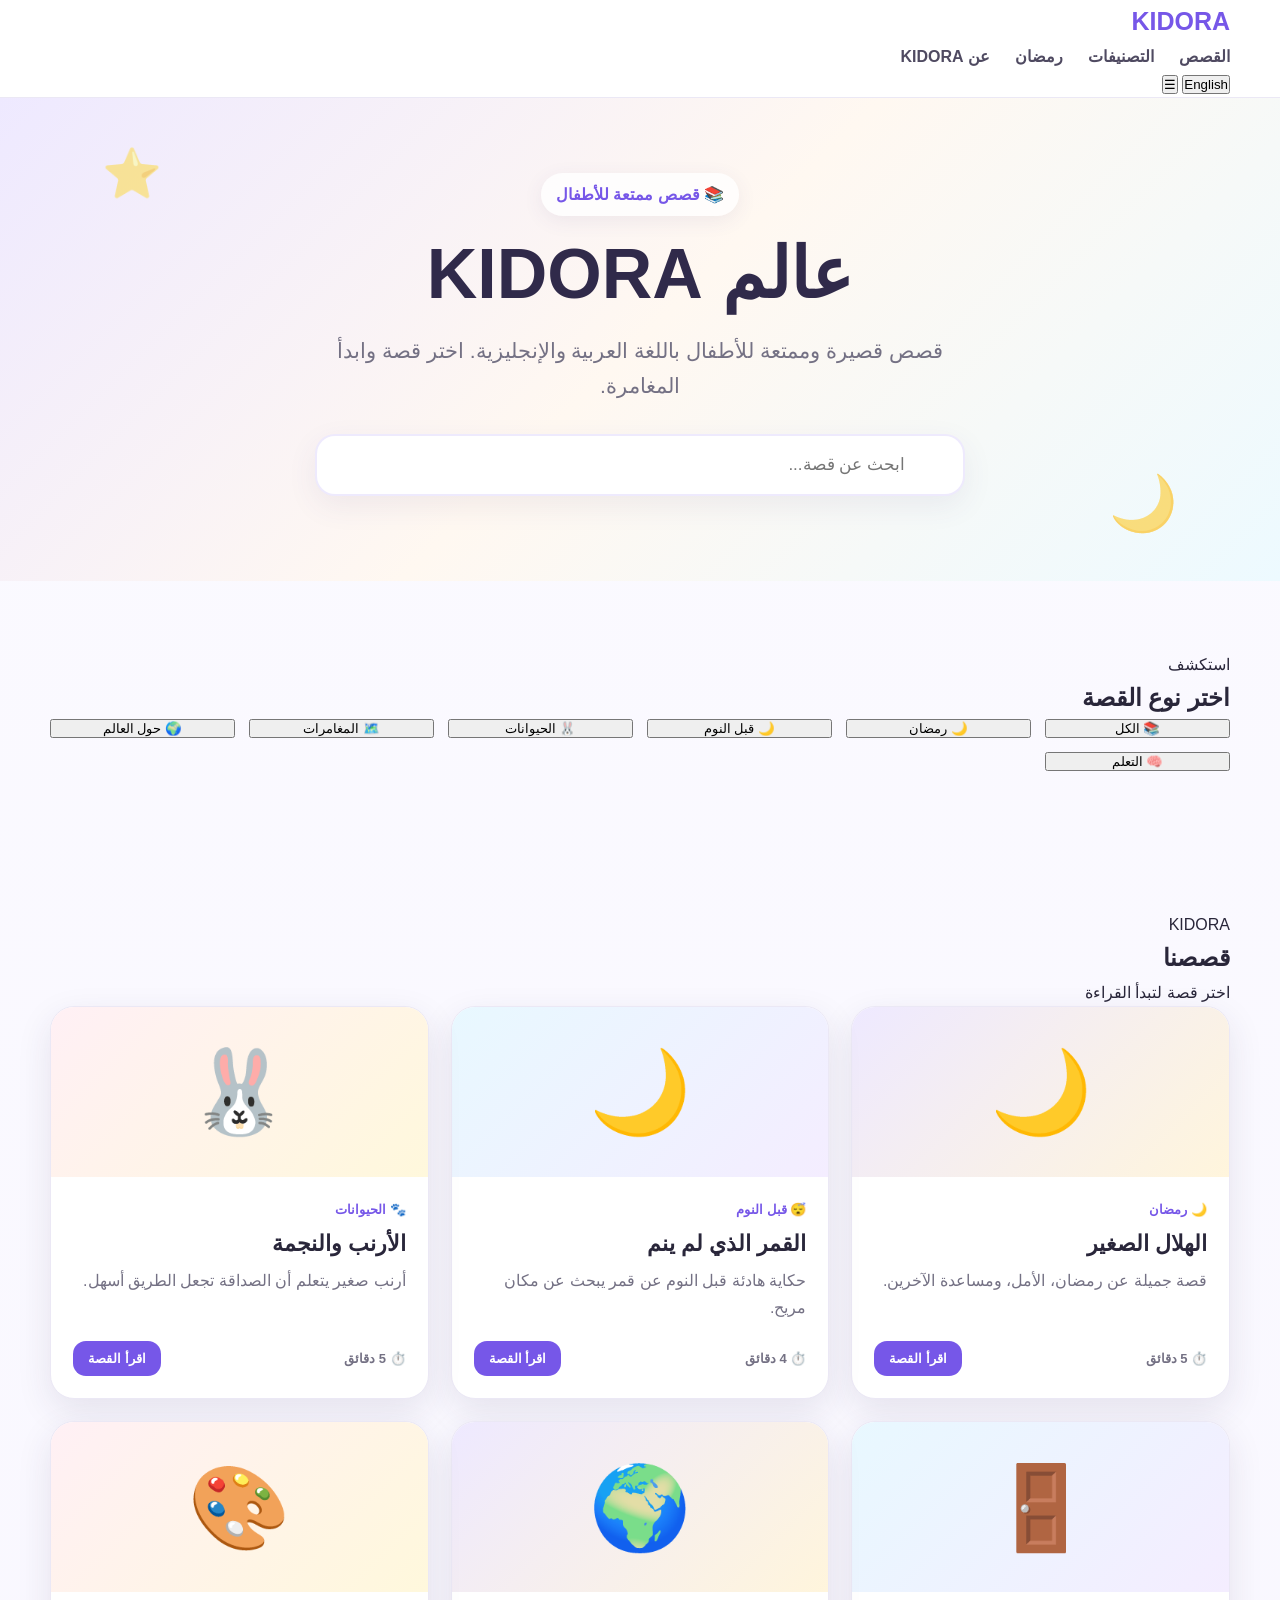
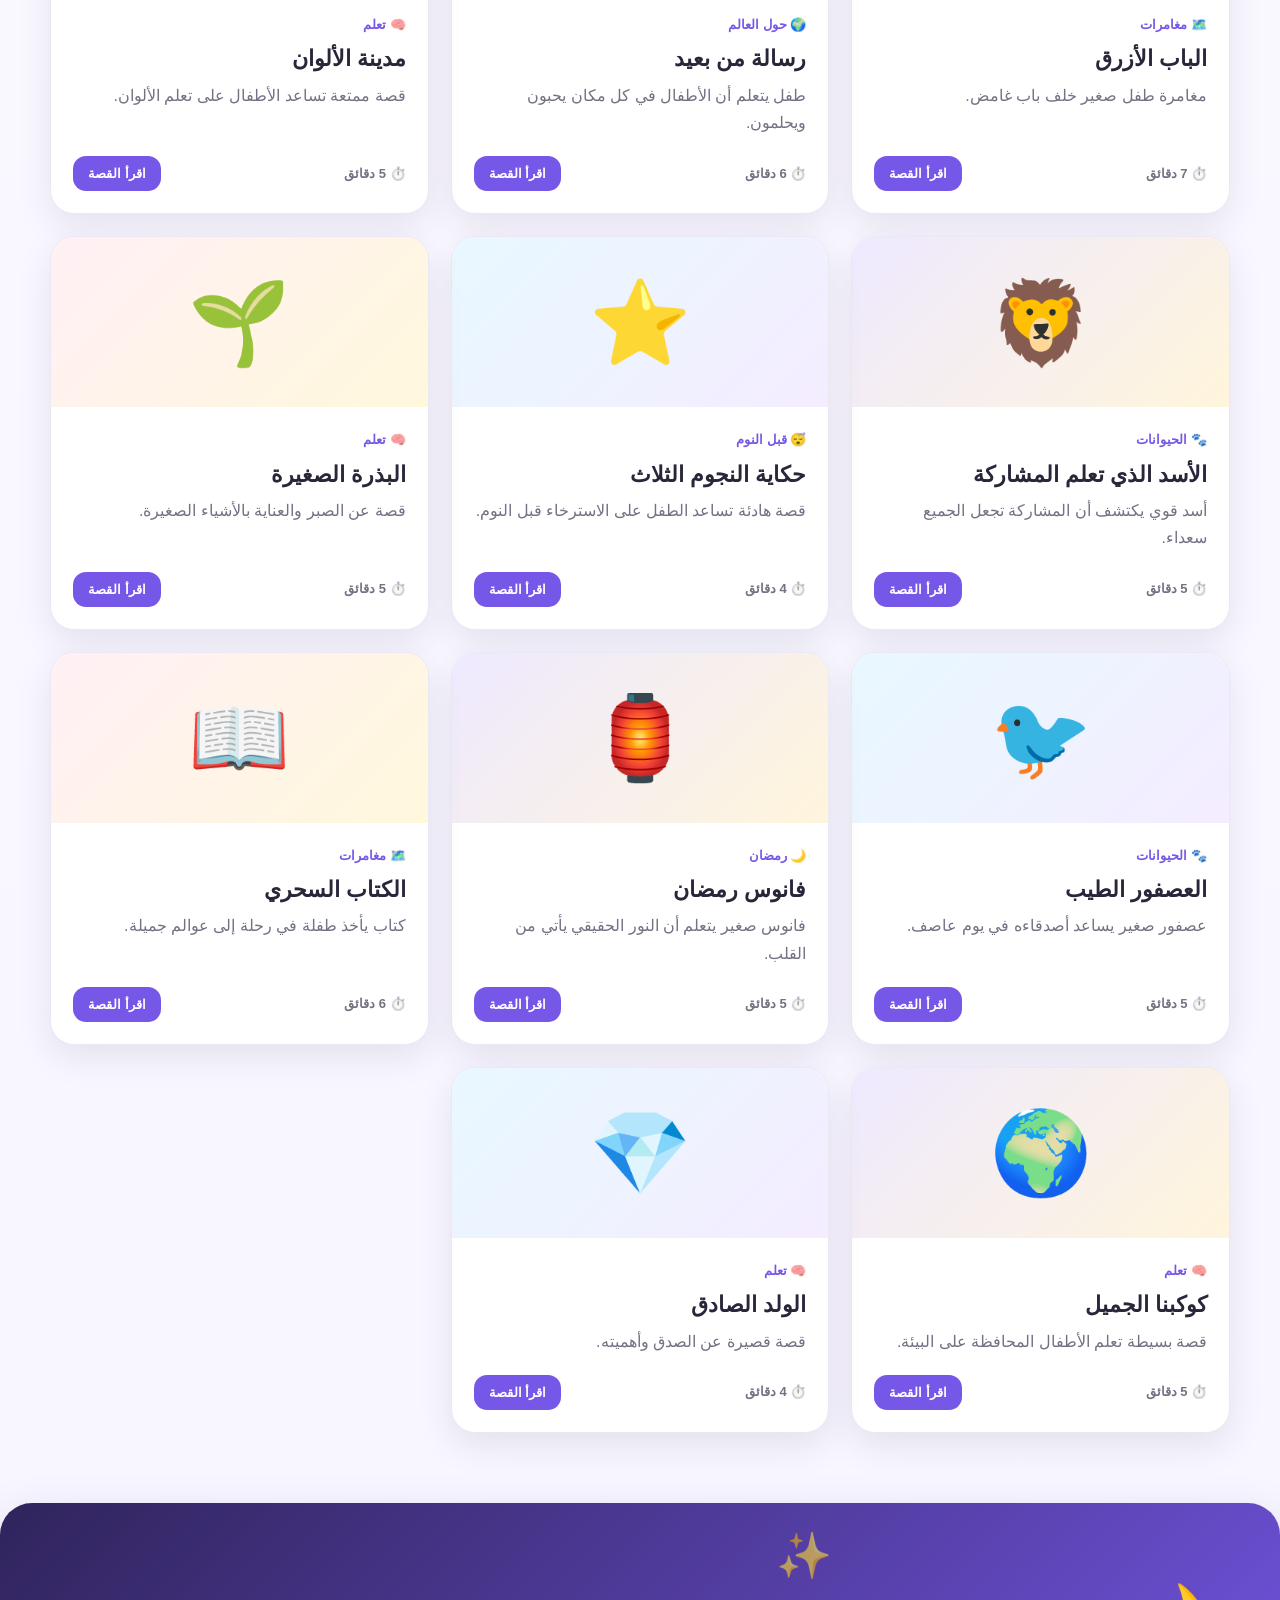
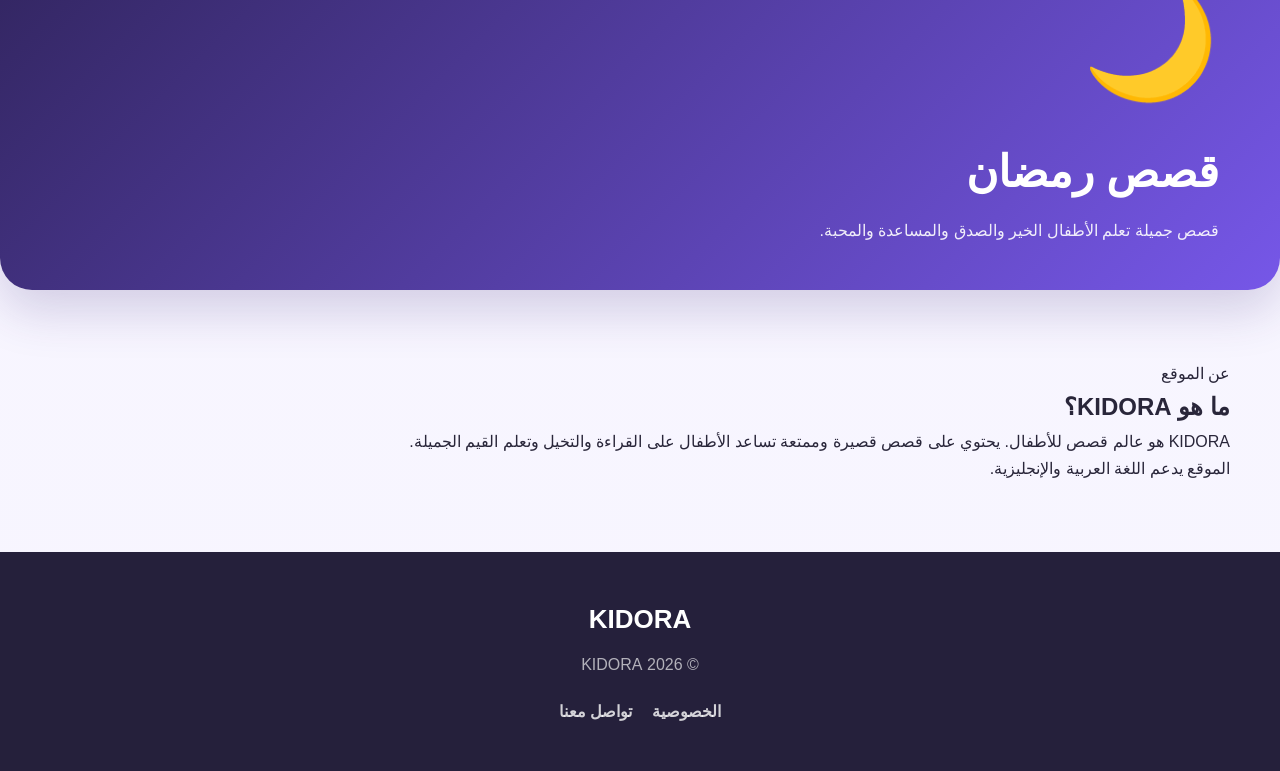
==== commit 1a270122: "Refactor index.html for improved structure and content Updated the HTML structure and improved conte" ====
--- a/index.html
+++ b/index.html
@@ -1,606 +1,227 @@
 <!DOCTYPE html>
 <html lang="ar" dir="rtl">
-
 <head>
-
   <meta charset="UTF-8">
-
-  <meta
-    name="viewport"
-    content="width=device-width, initial-scale=1.0"
-  >
-
-  <meta
-    name="description"
-    content="KIDORA - قصص أطفال عربية وإنجليزية ممتعة قبل النوم، قصص رمضان، الحيوانات، المغامرات والتعلم."
-  >
-
-  <meta
-    name="keywords"
-    content="قصص أطفال, قصص قبل النوم, قصص رمضان, قصص عربية, kids stories, bedtime stories"
-  >
-
-  <meta
-    name="theme-color"
-    content="#7657e8"
-  >
+  <meta name="viewport" content="width=device-width, initial-scale=1.0">
 
   <title>KIDORA - قصص أطفال ممتعة</title>
-
-  <link
-    rel="stylesheet"
-    href="style.css"
-  >
-
+  <meta name="description" content="KIDORA - قصص أطفال عربية وإنجليزية ممتعة قبل النوم، قصص رمضان، الحيوانات والمغامرات والتعلم.">
+
+  <link rel="stylesheet" href="style.css">
 </head>
 
-
 <body>
 
-  <!-- ======================================
-       HEADER
-       ====================================== -->
-
-  <header class="site-header">
-
-    <div class="container header-inner">
-
-      <a
-        href="index.html"
-        class="logo"
-        aria-label="KIDORA"
+<header class="site-header">
+  <div class="container nav-wrap">
+
+    <a href="index.html" class="logo">
+      KIDORA
+    </a>
+
+    <nav class="main-nav">
+      <a href="#stories">القصص</a>
+      <a href="#categories">التصنيفات</a>
+      <a href="#ramadan">رمضان</a>
+      <a href="#about">عن KIDORA</a>
+    </nav>
+
+    <div class="nav-actions">
+      <button id="languageToggle" type="button">English</button>
+      <button id="menuToggle" type="button">☰</button>
+    </div>
+
+  </div>
+
+  <div id="mobileMenu" class="mobile-menu">
+    <a href="#stories">القصص</a>
+    <a href="#categories">التصنيفات</a>
+    <a href="#ramadan">رمضان</a>
+    <a href="#about">عن KIDORA</a>
+  </div>
+</header>
+
+
+<main>
+
+<section class="hero">
+  <div class="container hero-content">
+
+    <div class="hero-badge">
+      📚 قصص ممتعة للأطفال
+    </div>
+
+    <h1>
+      عالم KIDORA
+    </h1>
+
+    <p>
+      قصص قصيرة وممتعة للأطفال باللغة العربية والإنجليزية.
+      اختر قصة وابدأ المغامرة.
+    </p>
+
+    <div class="search-box">
+      <input
+        id="storySearch"
+        type="search"
+        placeholder="ابحث عن قصة..."
+        autocomplete="off"
       >
-
-        <span class="logo-icon">
-          📚
-        </span>
-
-        <span>
-          KIDORA
-        </span>
-
-      </a>
-
-
-      <nav class="main-nav">
-
-        <a
-          href="#stories"
-          data-ar="القصص"
-          data-en="Stories"
-        >
-          القصص
-        </a>
-
-        <a
-          href="#categories"
-          data-ar="التصنيفات"
-          data-en="Categories"
-        >
-          التصنيفات
-        </a>
-
-        <a
-          href="#ramadan"
-          data-ar="رمضان"
-          data-en="Ramadan"
-        >
-          رمضان
-        </a>
-
-        <a
-          href="#about"
-          data-ar="عن KIDORA"
-          data-en="About"
-        >
-          عن KIDORA
-        </a>
-
-      </nav>
-
-
-      <div class="header-actions">
-
-        <button
-          id="languageToggle"
-          class="language-btn"
-          type="button"
-        >
-          English
-        </button>
-
-        <button
-          id="menuToggle"
-          class="menu-toggle"
-          type="button"
-          aria-label="Menu"
-        >
-          ☰
-        </button>
-
+    </div>
+
+  </div>
+</section>
+
+
+<section id="categories" class="section">
+  <div class="container">
+
+    <div class="section-heading">
+      <span>استكشف</span>
+      <h2>اختر نوع القصة</h2>
+    </div>
+
+    <div class="categories">
+
+      <button class="category-btn active" data-category="all">
+        📚 الكل
+      </button>
+
+      <button class="category-btn" data-category="ramadan">
+        🌙 رمضان
+      </button>
+
+      <button class="category-btn" data-category="bedtime">
+        🌙 قبل النوم
+      </button>
+
+      <button class="category-btn" data-category="animals">
+        🐰 الحيوانات
+      </button>
+
+      <button class="category-btn" data-category="adventures">
+        🗺️ المغامرات
+      </button>
+
+      <button class="category-btn" data-category="world">
+        🌍 حول العالم
+      </button>
+
+      <button class="category-btn" data-category="learning">
+        🧠 التعلم
+      </button>
+
+    </div>
+
+  </div>
+</section>
+
+
+<section id="stories" class="section stories-section">
+
+  <div class="container">
+
+    <div class="section-heading">
+      <span>KIDORA</span>
+      <h2>قصصنا</h2>
+      <p>اختر قصة لتبدأ القراءة</p>
+    </div>
+
+    <div id="continueReading"></div>
+
+    <!-- هنا تظهر القصص -->
+    <div id="storiesGrid" class="stories-grid"></div>
+
+    <!-- رسالة تظهر إذا لم توجد نتائج -->
+    <div id="noStories" style="display:none;text-align:center;padding:40px;">
+      <h3>لم نجد قصة</h3>
+      <p>جرب البحث عن قصة أخرى.</p>
+    </div>
+
+  </div>
+
+</section>
+
+
+<section id="ramadan" class="ramadan-banner">
+
+  <div class="container">
+
+    <div class="ramadan-content">
+
+      <div class="ramadan-icon">
+        🌙
       </div>
 
-    </div>
-
-
-    <div
-      id="mobileMenu"
-      class="mobile-menu"
-    >
-
-      <a
-        href="#stories"
-        data-ar="القصص"
-        data-en="Stories"
-      >
-        القصص
-      </a>
-
-      <a
-        href="#categories"
-        data-ar="التصنيفات"
-        data-en="Categories"
-      >
-        التصنيفات
-      </a>
-
-      <a
-        href="#ramadan"
-        data-ar="رمضان"
-        data-en="Ramadan"
-      >
-        رمضان
-      </a>
-
-      <a
-        href="#about"
-        data-ar="عن KIDORA"
-        data-en="About"
-      >
-        عن KIDORA
-      </a>
-
-    </div>
-
-  </header>
-
-
-  <!-- ======================================
-       HERO
-       ====================================== -->
-
-  <section class="hero">
-
-    <div class="container hero-content">
-
-      <div class="hero-badge">
-
-        📖
-
-        <span
-          data-ar="عالم من القصص للأطفال"
-          data-en="A world of stories for kids"
-        >
-          عالم من القصص للأطفال
-        </span>
-
+      <div>
+        <h2>قصص رمضان</h2>
+        <p>
+          قصص جميلة تعلم الأطفال الخير والصدق والمساعدة والمحبة.
+        </p>
       </div>
 
-
-      <h1>
-
-        <span
-          data-ar="كل يوم قصة جديدة"
-          data-en="A New Story Every Day"
-        >
-          كل يوم قصة جديدة
-        </span>
-
-      </h1>
-
-
-      <p
-        data-ar="قصص قصيرة وممتعة تساعد الأطفال على الخيال والتعلم والاسترخاء قبل النوم."
-        data-en="Short and fun stories that help children imagine, learn, and relax before bedtime."
-      >
-        قصص قصيرة وممتعة تساعد الأطفال على الخيال والتعلم والاسترخاء قبل النوم.
+    </div>
+
+  </div>
+
+</section>
+
+
+<section id="about" class="section about-section">
+
+  <div class="container">
+
+    <div class="section-heading">
+      <span>عن الموقع</span>
+      <h2>ما هو KIDORA؟</h2>
+    </div>
+
+    <div class="about-box">
+
+      <p>
+        KIDORA هو عالم قصص للأطفال.
+        يحتوي على قصص قصيرة وممتعة تساعد الأطفال على القراءة
+        والتخيل وتعلم القيم الجميلة.
       </p>
 
-
-      <div class="search-box">
-
-        <span class="search-icon">
-          🔍
-        </span>
-
-        <input
-          id="storySearch"
-          type="search"
-          placeholder="ابحث عن قصة..."
-          autocomplete="off"
-          aria-label="Search stories"
-        >
-
-      </div>
-
-    </div>
-
-  </section>
-
-
-  <!-- ======================================
-       CATEGORIES
-       ====================================== -->
-
-  <section
-    id="categories"
-    class="section"
-  >
-
-    <div class="container">
-
-      <div class="section-header">
-
-        <h2
-          data-ar="اختر عالمك"
-          data-en="Choose Your World"
-        >
-          اختر عالمك
-        </h2>
-
-        <p
-          data-ar="اختر نوع القصة التي تريد قراءتها."
-          data-en="Choose the kind of story you want to read."
-        >
-          اختر نوع القصة التي تريد قراءتها.
-        </p>
-
-      </div>
-
-
-      <div class="categories">
-
-        <button
-          class="category-card active"
-          data-category="all"
-          type="button"
-        >
-
-          <div class="category-icon">
-            📚
-          </div>
-
-          <strong
-            data-ar="كل القصص"
-            data-en="All Stories"
-          >
-            كل القصص
-          </strong>
-
-        </button>
-
-
-        <button
-          class="category-card"
-          data-category="ramadan"
-          type="button"
-        >
-
-          <div class="category-icon">
-            🌙
-          </div>
-
-          <strong
-            data-ar="رمضان"
-            data-en="Ramadan"
-          >
-            رمضان
-          </strong>
-
-        </button>
-
-
-        <button
-          class="category-card"
-          data-category="bedtime"
-          type="button"
-        >
-
-          <div class="category-icon">
-            😴
-          </div>
-
-          <strong
-            data-ar="قبل النوم"
-            data-en="Bedtime"
-          >
-            قبل النوم
-          </strong>
-
-        </button>
-
-
-        <button
-          class="category-card"
-          data-category="animals"
-          type="button"
-        >
-
-          <div class="category-icon">
-            🐾
-          </div>
-
-          <strong
-            data-ar="الحيوانات"
-            data-en="Animals"
-          >
-            الحيوانات
-          </strong>
-
-        </button>
-
-
-        <button
-          class="category-card"
-          data-category="adventures"
-          type="button"
-        >
-
-          <div class="category-icon">
-            🗺️
-          </div>
-
-          <strong
-            data-ar="مغامرات"
-            data-en="Adventures"
-          >
-            مغامرات
-          </strong>
-
-        </button>
-
-
-        <button
-          class="category-card"
-          data-category="world"
-          type="button"
-        >
-
-          <div class="category-icon">
-            🌍
-          </div>
-
-          <strong
-            data-ar="حول العالم"
-            data-en="Around the World"
-          >
-            حول العالم
-          </strong>
-
-        </button>
-
-
-        <button
-          class="category-card"
-          data-category="learning"
-          type="button"
-        >
-
-          <div class="category-icon">
-            🧠
-          </div>
-
-          <strong
-            data-ar="تعلم"
-            data-en="Learning"
-          >
-            تعلم
-          </strong>
-
-        </button>
-
-      </div>
-
-    </div>
-
-  </section>
-
-
-  <!-- ======================================
-       STORIES
-       ====================================== -->
-
-  <section
-    id="stories"
-    class="section"
-  >
-
-    <div class="container">
-
-      <div class="section-header">
-
-        <h2
-          data-ar="قصص KIDORA"
-          data-en="KIDORA Stories"
-        >
-          قصص KIDORA
-        </h2>
-
-        <p
-          data-ar="اختر قصة وابدأ المغامرة."
-          data-en="Choose a story and start the adventure."
-        >
-          اختر قصة وابدأ المغامرة.
-        </p>
-
-      </div>
-
-
-      <div
-        id="continueReading"
-        class="continue-reading"
-      >
-      </div>
-
-
-      <div
-        id="storiesGrid"
-        class="stories-grid"
-      >
-
-      </div>
-
-    </div>
-
-  </section>
-
-
-  <!-- ======================================
-       RAMADAN
-       ====================================== -->
-
-  <section
-    id="ramadan"
-    class="section"
-  >
-
-    <div class="container">
-
-      <div class="ramadan-banner">
-
-        <div class="ramadan-content">
-
-          <h2
-            data-ar="🌙 حكايات رمضان"
-            data-en="🌙 Ramadan Stories"
-          >
-            🌙 حكايات رمضان
-          </h2>
-
-          <p
-            data-ar="قصص جميلة عن الرحمة والكرم والمساعدة والمحبة في شهر رمضان."
-            data-en="Beautiful stories about kindness, generosity, helping others, and love during Ramadan."
-          >
-            قصص جميلة عن الرحمة والكرم والمساعدة والمحبة في شهر رمضان.
-          </p>
-
-        </div>
-
-
-        <div class="ramadan-icon">
-          🏮
-        </div>
-
-      </div>
-
-    </div>
-
-  </section>
-
-
-  <!-- ======================================
-       ABOUT
-       ====================================== -->
-
-  <section
-    id="about"
-    class="section about"
-  >
-
-    <div class="container">
-
-      <div class="about-content">
-
-        <div class="about-icon">
-          🧸
-        </div>
-
-
-        <h2
-          data-ar="مرحبًا بك في KIDORA"
-          data-en="Welcome to KIDORA"
-        >
-          مرحبًا بك في KIDORA
-        </h2>
-
-
-        <p
-          data-ar="KIDORA هو عالم قصص بسيط وممتع للأطفال. ستجد هنا قصصًا قصيرة عن الحيوانات والمغامرات ورمضان وقبل النوم والتعلم."
-          data-en="KIDORA is a simple and fun story world for children. Here you can find short stories about animals, adventures, Ramadan, bedtime, and learning."
-        >
-          KIDORA هو عالم قصص بسيط وممتع للأطفال. ستجد هنا قصصًا قصيرة عن الحيوانات والمغامرات ورمضان وقبل النوم والتعلم.
-        </p>
-
-      </div>
-
-    </div>
-
-  </section>
-
-
-  <!-- ======================================
-       FOOTER
-       ====================================== -->
-
-  <footer class="site-footer">
-
-    <div class="container">
-
-      <div class="footer-logo">
-        📚 KIDORA
-      </div>
-
-
-      <p
-        data-ar="قصص جميلة للأطفال في كل وقت."
-        data-en="Beautiful stories for children."
-      >
-        قصص جميلة للأطفال في كل وقت.
+      <p>
+        الموقع يدعم اللغة العربية والإنجليزية.
       </p>
 
-
-      <div class="footer-links">
-
-        <a
-          href="privacy.html"
-          data-ar="الخصوصية"
-          data-en="Privacy"
-        >
-          الخصوصية
-        </a>
-
-        <a
-          href="contact.html"
-          data-ar="تواصل معنا"
-          data-en="Contact"
-        >
-          تواصل معنا
-        </a>
-
-      </div>
-
-
-      <p class="copyright">
-
-        ©
-        <span data-year></span>
-        KIDORA
-
-      </p>
-
-    </div>
-
-  </footer>
-
-
-  <!-- ======================================
-       SCRIPTS
-       ====================================== -->
-
-  <script src="games.js"></script>
-
-  <script src="app.js"></script>
+    </div>
+
+  </div>
+
+</section>
+
+</main>
+
+
+<footer class="site-footer">
+
+  <div class="container">
+
+    <div class="footer-logo">
+      KIDORA
+    </div>
+
+    <p>
+      © <span data-year></span> KIDORA
+    </p>
+
+    <div class="footer-links">
+      <a href="privacy.html">الخصوصية</a>
+      <a href="contact.html">تواصل معنا</a>
+    </div>
+
+  </div>
+
+</footer>
+
+
+<!-- مهم جداً: games.js قبل app.js -->
+<script src="games.js"></script>
+<script src="app.js"></script>
 
 </body>
-
 </html>
